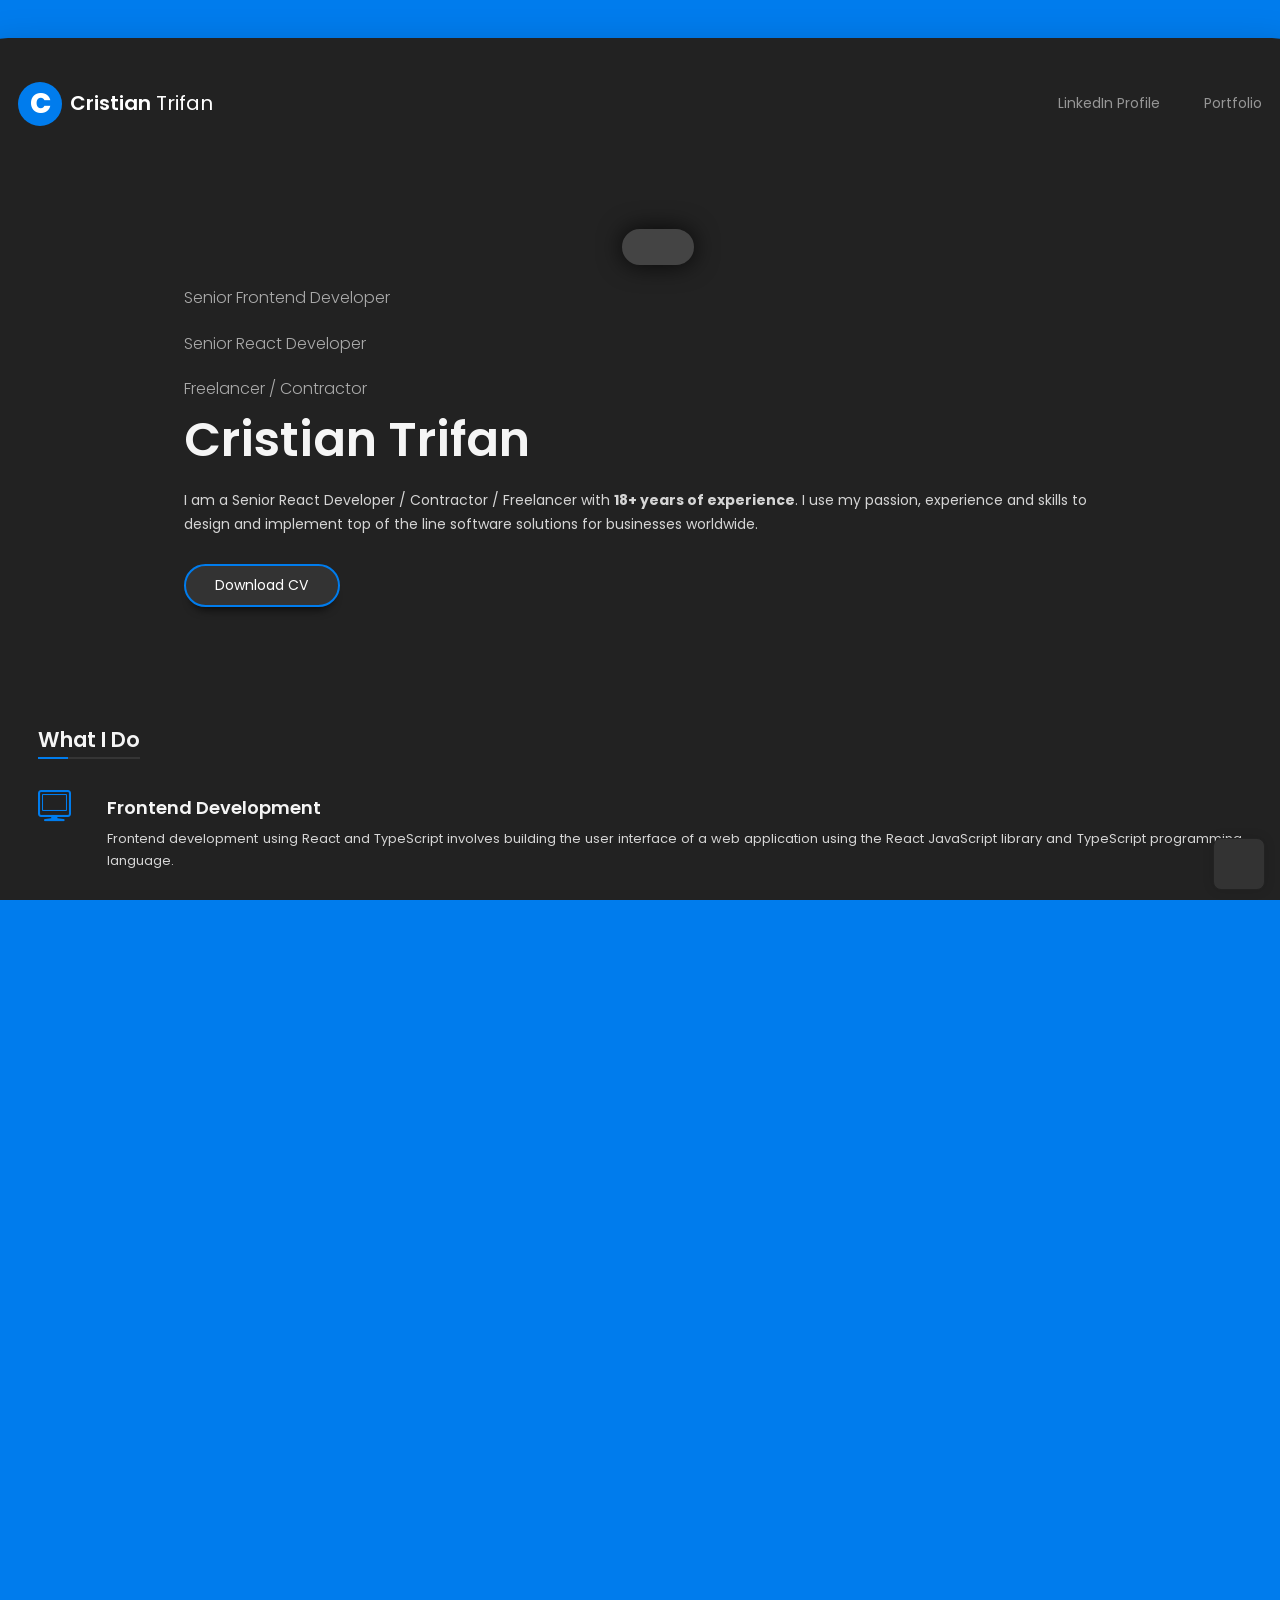
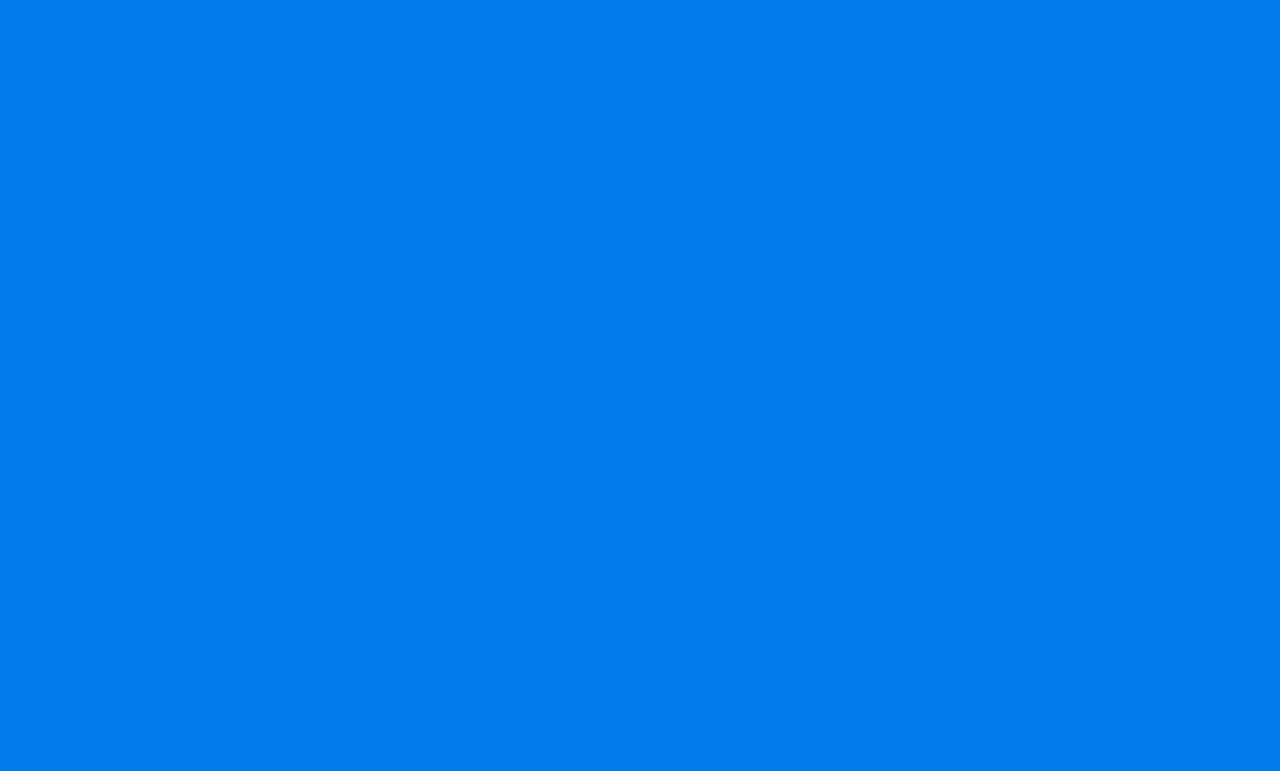
==== index.html @ bb8949a1 "update linkedin profile url" ====
<!DOCTYPE html>
<html lang="en" class="no-js">
  <head>
    <meta charset="UTF-8" />
    <meta http-equiv="X-UA-Compatible" content="IE=edge"> 
    <title>Cristian Trifan • Senior React Developer • Contractor • Freelancer • I help companies implement secure and fast web applications</title>
    <meta name="viewport" content="width=device-width, initial-scale=1.0, maximum-scale=1.0, user-scalable=no">
    <meta name="description" content="Cristian Trifan • Senior React Developer • Contractor • Freelancer • I help companies implement secure and fast web applications" />
    <meta name="keywords" content="React.js,Frontend developer,Senior React developer" />
    <meta name="author" content="Cristian Trifan" />
    <link rel="icon" type="image/jpeg" href="favicon.jpeg" />

    <!-- Google tag (gtag.js) -->
    <script async src="https://www.googletagmanager.com/gtag/js?id=G-SY0J7PPBHX"></script>
    <script>
      window.dataLayer = window.dataLayer || [];
      function gtag(){dataLayer.push(arguments);}
      gtag('js', new Date());

      gtag('config', 'G-SY0J7PPBHX');
    </script>
    <!-- /Google tag (gtag.js) -->

    <link rel="stylesheet" href="css/normalize.css" type="text/css">
    <link rel="stylesheet" href="css/bootstrap.min.css" type="text/css">
    <link rel="stylesheet" href="css/owl.carousel.css" type="text/css">
    <link rel="stylesheet" href="css/main.css" type="text/css">

    <script src="js/modernizr.custom.js"></script>
  </head>

  <body class="page">

    <div class="lm-animated-bg"></div>
    
    <!-- Loading animation -->
    <div class="preloader">
      <div class="preloader-animation">
        <div class="preloader-spinner">
        </div>
      </div>
    </div>
    <!-- /Loading animation -->

    <!-- Scroll To Top Button -->
    <div class="lmpixels-scroll-to-top"><i class="lnr lnr-chevron-up"></i></div>
    <!-- /Scroll To Top Button -->

    <div class="page-scroll">
      <div id="page_container" class="page-container bg-move-effect" data-animation="transition-flip-in-right">

        <!-- Header -->
        <header id="site_header" class="header">
          <div class="header-content clearfix">
                
            <!-- Text Logo -->
            <div class="text-logo">
              <a href="index.html">
                <div class="logo-symbol">C</div>
                <div class="logo-text">Cristian <span>Trifan</span></div>
              </a>
            </div>
            <!-- /Text Logo -->

            <!-- Navigation -->
            <div class="site-nav mobile-menu-hide">
              <ul class="leven-classic-menu site-main-menu">
                <li class="menu-item">
                  <a href="https://linkedin.com/in/crissdev">LinkedIn Profile</a>
                </li>

                <li class="menu-item">
                  <a href="https://github.com/crissdev">Portfolio</a>
                </li>
              </ul>
            </div>

            <!-- Mobile Menu Toggle -->
            <a class="menu-toggle mobile-visible">
              <i class="fa fa-bars"></i>
            </a>
            <!-- Mobile Menu Toggle -->
          </div>
        </header>
        <!-- /Header -->

        <div id="main" class="site-main">
          <div id="main-content" class="single-page-content">
            <div id="primary" class="content-area">    
              <div id="content" class="page-content site-content single-post" role="main">
                <!-- Home Page Top Part -->
                <div class="row">
                  <div class=" col-xs-12 col-sm-12">
                    <div class="home-content">
                      <div class="row flex-v-align">
                        
                        <div class="col-sm-12 col-md-5 col-lg-5">
                          <div class="home-photo">
                            <div class="hp-inner" style="background-image: url(img/main_photo_800.png);">
                            </div>
                          </div>
                        </div>

                        <div class="col-sm-12 col-md-7 col-lg-7">
                          <div class="home-text hp-left">
                            <div class="owl-carousel text-rotation">                                    
                              <div class="item">
                                <h4>Senior Frontend Developer</h4>
                              </div>

                              <div class="item">
                                <h4>Senior React Developer</h4>
                              </div>

                              <div class="item">
                                <h4>Freelancer / Contractor</h4>
                              </div>
                            </div>
                              
                            <h1>Cristian Trifan</h1>
                            <p>I am a Senior React Developer / Contractor / Freelancer with <strong>18+ years of
                              experience</strong>. I use my passion, experience and skills to design and implement top of the line software solutions for businesses worldwide.</p>
                                 
                            <div class="home-buttons">
                              <a href="./data/Cristian%20TRIFAN%20-%20Most%20Relevant%20Experience.817831ec.pdf" target="_blank" class="btn btn-primary">Download CV</a>
                            </div>
                          </div>
                        </div>
                      </div>
                    </div>
                  </div>
                </div>
                <!-- Home Page Top Part -->

                <!-- Services -->
                <div class="row">
                  <div class="col-xs-12 col-sm-12">
                    <div class="p-50"></div>

                    <div class="block-title">
                      <h2>What I Do</h2>
                    </div>
                  </div>
                </div>

                <div class="row">
                  <div class="col-xs-12 col-sm-6">
                    <div class="info-list-w-icon">
                      <div class="info-block-w-icon">
                        <div class="ci-icon">
                          <i class="linecons linecons-display"></i>
                        </div>
      
                        <div class="ci-text">
                          <h4>Frontend Development</h4>
                          <p>Frontend development using React and TypeScript involves building the user interface of a web application using the React JavaScript library and TypeScript programming language.</p>
                        </div>
                      </div>
    
                      <div class="info-block-w-icon">
                        <div class="ci-icon">
                          <i class="linecons linecons-star"></i>
                        </div>

                        <div class="ci-text">
                          <h4>Code Quality</h4>
                          <p>Code quality is a critical aspect of frontend development as it directly impacts the performance and user experience of a website or application. By utilizing best practices and utilizing tools such as code linting, testing, and code reviews, developers can ensure that their code is clean, maintainable, efficient, and free of errors.</p>
                        </div>
                      </div>
                    </div>
                  </div>

                  <div class="col-xs-12 col-sm-6">
                    <div class="info-list-w-icon">

                      <div class="info-block-w-icon">
                        <div class="ci-icon">
                          <i class="linecons linecons-lock"></i>
                        </div>

                        <div class="ci-text">
                          <h4>Website Security</h4>
                          <p>Website security is the protection of a website and its users from cyber threats through measures such as encryption, software updates, and firewall. It helps to maintain user trust and protect sensitive information.</p>
                        </div>
                      </div>

                      <div class="info-block-w-icon">
                        <div class="ci-icon">
                          <i class="linecons linecons-user"></i>
                        </div>

                        <div class="ci-text">
                          <h4>Coaching &amp; Mentoring</h4>
                          <p>Coaching and mentoring in software programming are methods to improve your skills and achieve goals with the help of a trained coach or mentor. They provide guidance, feedback, and support to help you become a better software developer.</p>
                        </div>
                      </div>
                    </div>
                  </div>
                </div>
                <!-- /Services -->

                <div class="row">
                  <div class="col-xs-12 col-sm-12">
                    <div class="p-20"></div>

                    <!-- Clients Slider -->
                    <div class="block-title">
                      <h2>Clients</h2>
                    </div>

                    <div id="clients_1" class="clients owl-carousel" data-mobile-items="1" data-tablet-items="3" data-items="6">
                      <div class="client-block">
                        <a href="https://www.wayfair.com" target="_blank" title="Wayfair" rel="noopener noreferrer">
                          <img src="img/clients/wayfair.jpeg" alt="Wayfair">
                        </a>
                      </div>

                      <div class="client-block">
                        <a href="https://www.acunetix.com" target="_blank" title="Acunetix" rel="noopener noreferrer">
                          <img src="img/clients/acunetix.jpeg" alt="Acunetix">
                        </a>
                      </div>

                      <div class="client-block">
                        <a href="https://www.equalexperts.com" target="_blank" title="Equal Experts" rel="noopener noreferrer">
                          <img src="img/clients/equal-experts.jpeg" alt="Equal Experts">
                        </a>
                      </div>

                      <div class="client-block">
                        <a href="https://www.accesa.eu" target="_blank" title="Accesa">
                          <img src="img/clients/accesa.jpeg" alt="Accesa">
                        </a>
                      </div>

                      <div class="client-block">
                        <a href="https://essensys.ro" target="_blank" title="Essensys" rel="noopener noreferrer">
                          <img src="img/clients/essensys.jpeg" alt="Essensys">
                        </a>
                      </div>

                      <div class="client-block">
                        <a href="https://zenitech.co.uk" target="_blank" title="Zenitech" rel="noopener noreferrer">
                          <img src="img/clients/zenitech.jpeg" alt="Zenitech">
                        </a>
                      </div>

                      <div class="client-block">
                        <a href="https://mmc.ro" target="_blank" title="M&M Computers" rel="noopener noreferrer">
                          <img src="img/clients/mmc.png" alt="M&M Computers" style="margin-top: 25px">
                        </a>
                      </div>

                      <div class="client-block">
                        <a target="_blank" title="Ager Solutions" rel="noopener noreferrer">
                          <img src="img/clients/ager-solutions.png" alt="Ager Solutions" style="margin-top: 10px">
                        </a>
                      </div>
                    </div>
                    <!-- /Clients Slider -->

                  </div>
                </div>
              </div>
            </div>
          </div>
        </div>

        <!-- Footer -->
        <footer class="site-footer clearfix">
          <div class="footer-social">
            <ul class="footer-social-links">
              <li>
                <a href="https://linkedin.com/in/crissdev">LinkedIn</a>
              </li>

              <li>
                <a href="https://github.com/crissdev">GitHub</a>
              </li>
            </ul>
          </div>

          <div class="footer-copyrights">
            <p>Cristian Trifan © 2022 All Rights Reserved</p>
          </div>
        </footer>
        <!-- /Footer -->
        
      </div>
    </div>

    <script src="js/jquery-3.5.1.min.js"></script>
    <script src="js/imagesloaded.pkgd.min.js"></script>
    <script src='js/owl.carousel.min.js'></script>
    <script src="js/main.js"></script>

    <!-- Trusted site -->
    <script>
      if (location.hostname !== 'localhost') {
        const s = document.createElement('script');
        s.async = true;
        s.src = 'https://cdn.ywxi.net/js/1.js';
        document.body.appendChild(s);
      }
    </script>
  </body>
</html>
---- css/main.css ----
/*
* Template Name: Leven - Resume / CV / vCard Template
* Author: lmpixels
* Author URL: http://themeforest.net/user/lmpixels
* Version: 1.5.0
*/

/* =============================================================================

1. General styles (Buttons, Inputs, Typography)
2. Page loadig animation
3. Page container
4. Site header (Panel with logo & navigation)
5. Site content
6. Pages
7. Sliders (testimonials & portfolio carousels)
8. Portfolio Full info page
9. Single Page Layout (Blog Post page ...)
10. Pricing
11. Blog
12. 404 Page
13. Media Queries
14. Additional Home Page Styles

============================================================================= */

/* Google fonts */
@import url('https://fonts.googleapis.com/css?family=Poppins:200,200i,300,300i,400,400i,500,500i,600,600i,700,700i');

/* Linear Icons Font */
@import url('fonts/linear-icons-font/style.css');

/* FontAwesome Free Icons Font */
@import url('fonts/fontawesome-free-5.12.1-web/css/all.min.css');

@import url('fonts/linecons/style.css');

/* ============================================================================= 
1. General styles
============================================================================= */

html {
  position: relative;
  height: 100%;
  min-height: 100%;
  width: 100%;
  overflow: hidden;
}

body {
  position: initial;
  font-family: 'Poppins', Helvetica, sans-serif;
  font-size: 14px;
  font-weight: 400;
  margin: 0;
  width: 100%;
  height: 100%;
  min-height: 100%;
  background-color: #007ced;
  background-position: center center;
  background-size: calc(100% + 25px);
  background-repeat: repeat;
  background-attachment: fixed;
  overflow-y: auto;
  overflow-x: hidden;
}

/* Body Animated Background */
.lm-animated-bg {
  position: absolute;
  width: auto;
  height: auto;
  top: -18px;
  left: -18px;
  right: -18px;
  bottom: -18px;
  background-image: url(../img/main_bg.png);
  background-position: center center;
  background-size: cover;
  background-repeat: no-repeat;
  z-index: -1;
}
/* /Body Animated Background */

.page-scroll {
  width: 100%;
  height: auto;
  min-height: 100%;
   vertical-align: middle;
  -ms-flex-pack: center;
  justify-content: center;
  flex-direction: column;
  display: -webkit-box;
  display: -moz-box;
  display: -ms-flexbox;
  display: -webkit-flex;
  display: flex;
  -webkit-box-direction: normal;
  -moz-box-direction: normal;
  -webkit-box-orient: horizontal;
  -moz-box-orient: horizontal;
  -webkit-flex-direction: row;
  -ms-flex-direction: row;
  flex-direction: row;
  -webkit-flex-wrap: wrap;
  -ms-flex-wrap: wrap;
  flex-wrap: wrap;
  -webkit-align-content: stretch;
  -ms-flex-line-pack: stretch;
  align-content: stretch;
  -webkit-box-align: center;
  -moz-box-align: center;
  -webkit-align-items: center;
  align-items: center;
  -ms-flex-align: center;
  -webkit-backface-visibility: hidden;
  -moz-backface-visibility: hidden;
  backface-visibility: hidden;
}

.add-prespective {
  -webkit-perspective: 1200px;
  -moz-perspective: 1200px;
  perspective: 1200px;
}

body.ajax-page-visible {
  overflow: hidden;
}

.transition {
  -webkit-transition: all .2s;
  -moz-transition: all .2s;
  -o-transition: all .2s;
  -ms-transition: all .2s;
  transition: all .2s;
}

a {
  color: #007ced;
  text-decoration: none;
  outline: none;
  -webkit-transition: all .3s ease-in-out;
  -moz-transition: all .3s ease-in-out;
  -o-transition: all .3s ease-in-out;
  -ms-transition: all .3s ease-in-out;
  transition: all .3s ease-in-out;
}

a:hover {
  color: #FF9800;
  text-decoration: none;
  outline: none;
}

a:focus {
  outline: 0;
  text-decoration: none;
}

h1, h2, h3, h4, h5, h6 {
  font-family: 'Poppins', Helvetica, sans-serif;
  font-weight: 600;
  font-style: normal;
  color: #f5f5f5;
}

h1 {
  font-size: 32px;
}

h2 {
  font-size: 27px;
}

h3 {
  font-size: 21px;
}

h4 {
  font-size: 18px;
}

h5 {
  font-size: 16px;
}

h6 {
  font-size: 14px;
}

body, p {
  font-family: 'Poppins', Helvetica, sans-serif;
  font-size: 14px;
  font-weight: 400;
  font-style: normal;
  line-height: 1.75em;
  color: #d5d5d5;
}

p {
  font-size: 14px;
  color: #d5d5d5;
  margin: 0 0 10px;
}

p.lead {
  font-size: 18px;
  margin: 25px 0;
}

ol, ul {
    padding: 0 0 0 40px;
    margin: 1em 0;
}

ol ol, ol ul, ul ol, ul ul {
  margin: 1em 0;
}

dd {
    margin: 0 0 24px;
}

img {
  vertical-align: bottom;
  max-width: 100%;
  height: auto;
  border: 0;
  -ms-interpolation-mode: bicubic;
}

.mobile-visible {
  display: none;
  visibility: hidden;
}

.mobile-hidden {
  display: block;
  visibility: visible;
}

.no-padding {
  padding: 0;
}

.subpage-block {
  margin-bottom: 30px;
}

.text-rotation {
  display: block;
}

.center {
  text-align: center;
}

figure {
  max-width: 100%;
}

.hidden {
  display: none;
  visibility: hidden;
}

pre {
  display: block;
  padding: 9.5px;
  margin: 0 0 10px;
  line-height: 1.42857143;
  color: #333;
  word-break: break-all;
  word-wrap: break-word;
  background-color: #f5f5f5;
  border: 1px solid #ccc;
  border-radius: 4px;
}

/* buttons */
.btn-primary,
.btn-secondary,
button,
input[type="button"],
input[type="submit"],
.wp-block-button .wp-block-button__link {
  display: inline-block;
  position: relative;
  padding: .8em 2.1em;
  margin-bottom: .75em;
  margin-right: .25em;
  font-size: 1em;
  line-height: 1.2;
  border: 0;
  outline: 0;
  border: 2px solid #007ced;
  color: #fff;
  text-shadow: none;
  background-color: #333;
  border-radius: 30px;
  font-family: 'Poppins', Helvetica, sans-serif;
  -webkit-transition: all 0.3s ease-in-out;
  -moz-transition: all 0.3s ease-in-out;
  -o-transition: all 0.3s ease-in-out;
  -ms-transition: all 0.3s ease-in-out;
  transition: all 0.3s ease-in-out;
  box-shadow: 0px 10px 10px -8px rgba(0,0,0,.78);
}

.btn-primary:last-child,
.btn-secondary:last-child,
button:last-child,
input[type="button"]:last-child,
input[type="submit"]:last-child,
.wp-block-button .wp-block-button__link:last-child {
  margin-right: 0;
}

.btn-primary:hover,
.btn-primary:focus,
button:hover,
button:focus,
input[type="button"]:hover,
input[type="button"]:focus,
input[type="submit"]:hover,
input[type="submit"]:focus {
  background-color: #007ced;
  color: #fff;
  border: 2px solid #007ced;
}

.btn-secondary {
  border-color: #d5d5d5;
  color: #fff;
  background-color: #333;
  box-shadow: 0px 10px 10px -8px rgba(0,0,0,.78);
}

.btn-secondary:hover,
.btn-secondary:focus {
  color: #333;
  border-color: #d5d5d5;
  background-color: #d5d5d5;
}

.mfp-container button {
  box-shadow: none;
}
/* / buttons */

.border-top {
  border-top: 2px solid #007ced;
}

.border-bottom {
  border-bottom: 2px solid #007ced;
}

/* Footer */
body > footer {
  position: fixed;
  bottom: 0;
  left: 0;
  right: 0;
}

/* copyrights block */
body > footer .copyrights {
  display: block;
  margin-bottom: 12px;
  text-align: center;
  font-size: 12px;
  color: #9e9e9e;
}
/* / copyrights block */
/* / Footer */

/* Alignment */

.alignleft {
  float: left;
  margin-right: 20px;
}

.alignright {
  float: right;
  margin-left: 20px;
}

.aligncenter {
  display: block;
  margin-left: auto;
  margin-right: auto;
}

.alignfull {
  margin-left: -120px;
  margin-right: -120px;
  min-width: calc(100% + 240px);
}

.alignwide {
  margin-left: -60px;
  margin-right: -60px;
  min-width: calc(100% + 120px);
}

.wp-block-image .alignleft {
  margin-right: 30px;
}

.wp-block-image .alignright {
  margin-left: 30px;
}

blockquote.alignleft,
figure.wp-caption.alignleft,
img.alignleft {
  margin: 7px 24px 7px 0;
}

.wp-caption.alignleft {
  margin: 7px 14px 7px 0;
}

.wp-block-cover,
.wp-block-cover-image {
  margin-bottom: 20px;
}

blockquote.alignright,
figure.wp-caption.alignright,
img.alignright {
  margin: 7px 0 7px 24px;
}

.wp-caption.alignright {
  margin: 7px 0 7px 14px;
}

blockquote.aligncenter,
img.aligncenter,
.wp-caption.aligncenter {
  margin-top: 7px;
  margin-bottom: 7px;
}

.site-content blockquote.alignleft,
.site-content blockquote.alignright {
  border-top: 1px solid rgba(0, 0, 0, 0.1);
  border-bottom: 1px solid rgba(0, 0, 0, 0.1);
  padding-top: 17px;
  width: 50%;
}

.site-content blockquote.alignleft p,
.site-content blockquote.alignright p {
  margin-bottom: 17px;
}
/* Assistive text */

/* table */
table,
th,
td {
  border: 1px solid rgba(0, 0, 0, 0.1);
}

table {
  border-collapse: separate;
  border-spacing: 0;
  border-width: 1px 0 0 1px;
  margin-bottom: 24px;
  width: 100%;
}

caption,
th,
td {
  font-weight: normal;
  text-align: left;
}

th {
  border-width: 0 1px 1px 0;
  font-weight: bold;
  padding: .5em;
}

td {
  border-width: 0 1px 1px 0;
  padding: .5em;
}
/* /table */

/* White Spaces */
.p-10 {
  padding-top: 10px;
}

.p-20 {
  padding-top: 20px;
}

.p-30 {
  padding-top: 30px;
}

.p-40 {
  padding-top: 40px;
}

.p-50 {
  padding-top: 50px;
}

.p-60 {
  padding-top: 60px;
}

.p-70 {
  padding-top: 70px;
}

.p-80 {
  padding-top: 80px;
}

.p-90 {
  padding-top: 90px;
}

.p-100 {
  padding-top: 100px;
}
/* /White Spaces */


/* ============================================================================= 
2. Page loadig animation
============================================================================= */
.no-js .preloader,
.no-js .preloader-portfolio { 
  display: none;
}
.preloader,
.preloader-portfolio {
  position: fixed;
  left: 0px;
  top: 0px;
  width: 100%;
  height: 100%;
  z-index: 9999;
  background-color: #222;
}

.preloader-animation {
  position: absolute;
  top: 50%;
  left: 50%;
  text-align: center;
  background-color: inherit;
  color: inherit;
  opacity: 1;
  transition: opacity 0.3s;
  transform: translate3d(-50%,-50%,0);
}

.preloader-spinner {
  width: 52px;
  height: 52px;
  margin: 100px auto;
  background-color: #007ced;

  border-radius: 100%;  
  -webkit-animation: sk-scaleout 1.0s infinite ease-in-out;
  animation: sk-scaleout 1.0s infinite ease-in-out;
}

@-webkit-keyframes sk-scaleout {
  0% { -webkit-transform: scale(0) }
  100% {
    -webkit-transform: scale(1.1);
    opacity: 0;
  }
}

@keyframes sk-scaleout {
  0% { 
    -webkit-transform: scale(0);
    transform: scale(0);
  } 100% {
    -webkit-transform: scale(1.1);
    transform: scale(1.1);
    opacity: 0;
  }
}


/* ============================================================================= 
3. Page container
============================================================================= */
.page-container {
  display: flex;
  flex-flow: column;
  position: relative;
  -webkit-box-flex: 0;
  -ms-flex: 0 0 100%;
  flex: 0 0 100%;
  max-width: 1240px;
  margin: 3% auto;
  padding: 40px 70px 60px;
  background-color: #222;
  -webkit-box-shadow: 0px 0px 40px -10px rgba(0,0,0,.2);
  -moz-box-shadow: 0px 0px 40px -10px rgba(0,0,0,.2);
  box-shadow: 0px 0px 40px -10px rgba(0,0,0,.2);
  border-radius: 40px;
  -webkit-backface-visibility: hidden;
  -moz-backface-visibility: hidden;
  backface-visibility: hidden;
}

.transform3d {
  -webkit-transform: translate3d(0,0,0);
  -moz-transform: translate3d(0,0,0);
  transform: translate3d(0,0,0);
}

.flex-v-align {
  vertical-align: middle;
  width: 100%;
  min-height: 100%;
  align-items: center;
  display: flex;
  display: -ms-flexbox;
  -ms-flex-pack: center;
  justify-content: center;
  flex-direction: column;
  height: 100%;
  display: -webkit-box;
  display: -moz-box;
  display: -ms-flexbox;
  display: -webkit-flex;
  display: flex;
  -webkit-box-direction: normal;
  -moz-box-direction: normal;
  -webkit-box-orient: horizontal;
  -moz-box-orient: horizontal;
  -webkit-flex-direction: row;
  -ms-flex-direction: row;
  flex-direction: row;
  -webkit-flex-wrap: wrap;
  -ms-flex-wrap: wrap;
  flex-wrap: wrap;
  -webkit-box-pack: center;
  -moz-box-pack: center;
  -webkit-justify-content: center;
  -ms-flex-pack: center;
  justify-content: center;
  -webkit-align-content: stretch;
  -ms-flex-line-pack: stretch;
  align-content: stretch;
  -webkit-box-align: center;
  -moz-box-align: center;
  -webkit-align-items: center;
  -ms-flex-align: center;
  align-items: center;
  text-align: center;
  margin: 0;
}

.flex-direction-reverse {
  flex-direction: row-reverse;
}

.fw-section-fluid {
  width: calc( 100% + 140px );
  margin: 0 -70px;
  padding: 0 45px;
}

@media only screen and (max-width: 991px) {
  .fw-section-fluid {
    width: calc( 100% + 80px );
    margin: 0 -40px;
    padding: 0 25px;
  }
}

.animated {
  -webkit-animation-duration: 1s;
  animation-duration: 1s;
  -webkit-animation-fill-mode: both;
  animation-fill-mode: both;
}

@keyframes fadeInLeft {
  from {
    opacity: 0;
    -webkit-transform: translate3d(-100%, 0, 0);
    transform: translate3d(-100%, 0, 0);
  }

  to {
    opacity: 1;
    -webkit-transform: none;
    transform: none;
  }
}

.fadeInLeft {
  -webkit-animation-name: fadeInLeft;
  animation-name: fadeInLeft;
}

@-webkit-keyframes fadeOutLeft {
  from {
    opacity: 1;
  }

  to {
    opacity: 0;
    -webkit-transform: translate3d(-100%, 0, 0);
    transform: translate3d(-100%, 0, 0);
  }
}

@keyframes fadeOutLeft {
  from {
    opacity: 1;
  }

  to {
    opacity: 0;
    -webkit-transform: translate3d(-100%, 0, 0);
    transform: translate3d(-100%, 0, 0);
  }
}

.fadeOutLeft {
  -webkit-animation-name: fadeOutLeft;
  animation-name: fadeOutLeft;
}

@-webkit-keyframes flipInLeft {
  from { -webkit-transform: translateZ(-1000px) rotateY(-90deg); opacity: 0.2; }
}
@keyframes flipInLeft {
  from { -webkit-transform: translateZ(-1000px) rotateY(-90deg); transform: translateZ(-1000px) rotateY(-90deg); opacity: 0.2; }
}

.transition-flip-in-right {
  -webkit-transform-origin: 50% 50%;
  transform-origin: 50% 50%;
  -webkit-animation: flipInLeft .5s both ease-out;
  animation: flipInLeft .5s both ease-out;
}

.transition-swap {
  -webkit-animation-name: swap;
  animation-name: swap; }

@-webkit-keyframes swap {
  0% {
    opacity: 0;
    -webkit-transform-origin: 0 100%;
    transform-origin: 0 100%;
    -webkit-transform: scale(0, 0) translate(0px, 0px);
    transform: scale(0, 0) translate(0px, 0px); }
  100% {
    opacity: 1;
    -webkit-transform-origin: 100% 100%;
    transform-origin: 100% 100%;
    -webkit-transform: scale(1, 1) translate(0px, 0px);
    transform: scale(1, 1) translate(0px, 0px);
  }
}

@keyframes swap {
  0% {
    opacity: 0;
    -webkit-transform-origin: 0 100%;
    transform-origin: 0 100%;
    -webkit-transform: scale(0, 0) translate(0px, 0px);
    transform: scale(0, 0) translate(0px, 0px); }
  100% {
    opacity: 1;
    -webkit-transform-origin: 100% 100%;
    transform-origin: 100% 100%;
    -webkit-transform: scale(1, 1) translate(0px, 0px);
    transform: scale(1, 1) translate(0px, 0px);
  }
}


.transition-vanish-in {
  -webkit-animation-name: vanishIn;
          animation-name: vanishIn; }

@-webkit-keyframes vanishIn {
  0% {
    opacity: 0;
    -webkit-transform-origin: 50% 50%;
            transform-origin: 50% 50%;
    -webkit-transform: scale(2, 2);
            transform: scale(2, 2);
    -webkit-filter: blur(90px);
            filter: blur(90px); }
  100% {
    opacity: 1;
    -webkit-transform-origin: 50% 50%;
            transform-origin: 50% 50%;
    -webkit-transform: scale(1, 1);
            transform: scale(1, 1);
    -webkit-filter: blur(0px);
            filter: blur(0px);
  }
}

@keyframes vanishIn {
  0% {
    opacity: 0;
    -webkit-transform-origin: 50% 50%;
            transform-origin: 50% 50%;
    -webkit-transform: scale(2, 2);
            transform: scale(2, 2);
    -webkit-filter: blur(90px);
            filter: blur(90px); }
  100% {
    opacity: 1;
    -webkit-transform-origin: 50% 50%;
            transform-origin: 50% 50%;
    -webkit-transform: scale(1, 1);
            transform: scale(1, 1);
    -webkit-filter: blur(0px);
            filter: blur(0px);
  }
}


.transition-puff-in {
  -webkit-animation-name: puffIn;
          animation-name: puffIn;
}

@-webkit-keyframes puffIn {
  0% {
    opacity: 0;
    -webkit-transform-origin: 50% 50%;
            transform-origin: 50% 50%;
    -webkit-transform: scale(2, 2);
            transform: scale(2, 2);
    -webkit-filter: blur(2px);
            filter: blur(2px);
  }
  100% {
    opacity: 1;
    -webkit-transform-origin: 50% 50%;
            transform-origin: 50% 50%;
    -webkit-transform: scale(1, 1);
            transform: scale(1, 1);
    -webkit-filter: blur(0px);
            filter: blur(0px);
  }
}

@keyframes puffIn {
  0% {
    opacity: 0;
    -webkit-transform-origin: 50% 50%;
            transform-origin: 50% 50%;
    -webkit-transform: scale(2, 2);
            transform: scale(2, 2);
    -webkit-filter: blur(2px);
            filter: blur(2px); }
  100% {
    opacity: 1;
    -webkit-transform-origin: 50% 50%;
            transform-origin: 50% 50%;
    -webkit-transform: scale(1, 1);
            transform: scale(1, 1);
    -webkit-filter: blur(0px);
            filter: blur(0px);
  }
}

.transition-space-in-right {
  -webkit-animation-name: spaceInRight;
  animation-name: spaceInRight;
}

@-webkit-keyframes spaceInRight {
  0% {
    opacity: 0;
    -webkit-transform-origin: 100% 50%;
    transform-origin: 100% 50%;
    -webkit-transform: scale(0.2) translate(200%, 0%);
    transform: scale(0.2) translate(200%, 0%);
  }
  100% {
    opacity: 1;
    -webkit-transform-origin: 100% 50%;
    transform-origin: 100% 50%;
    -webkit-transform: scale(1) translate(0%, 0%);
    transform: scale(1) translate(0%, 0%);
  }
}

@keyframes spaceInRight {
  0% {
    opacity: 0;
    -webkit-transform-origin: 100% 50%;
    transform-origin: 100% 50%;
    -webkit-transform: scale(0.2) translate(200%, 0%);
    transform: scale(0.2) translate(200%, 0%);
  }
  100% {
    opacity: 1;
    -webkit-transform-origin: 100% 50%;
    transform-origin: 100% 50%;
    -webkit-transform: scale(1) translate(0%, 0%);
    transform: scale(1) translate(0%, 0%);
  }
}

.transition-twister-in-up {
  -webkit-animation-name: twisterInUp;
  animation-name: twisterInUp;
}

@-webkit-keyframes twisterInUp {
  0% {
    opacity: 0;
    -webkit-transform-origin: 100% 0;
    transform-origin: 100% 0;
    -webkit-transform: scale(0, 0) rotate(360deg) translateY(100%);
    transform: scale(0, 0) rotate(360deg) translateY(100%);
  }
  30% {
    -webkit-transform-origin: 100% 0;
    transform-origin: 100% 0;
    -webkit-transform: scale(0, 0) rotate(360deg) translateY(100%);
    transform: scale(0, 0) rotate(360deg) translateY(100%);
  }
  100% {
    opacity: 1;
    -webkit-transform-origin: 0 0;
    transform-origin: 0 0;
    -webkit-transform: scale(1, 1) rotate(0deg) translateY(0);
    transform: scale(1, 1) rotate(0deg) translateY(0);
  }
}

@keyframes twisterInUp {
  0% {
    opacity: 0;
    -webkit-transform-origin: 100% 0;
    transform-origin: 100% 0;
    -webkit-transform: scale(0, 0) rotate(360deg) translateY(100%);
    transform: scale(0, 0) rotate(360deg) translateY(100%);
  }
  30% {
    -webkit-transform-origin: 100% 0;
    transform-origin: 100% 0;
    -webkit-transform: scale(0, 0) rotate(360deg) translateY(100%);
    transform: scale(0, 0) rotate(360deg) translateY(100%);
  }
  100% {
    opacity: 1;
    -webkit-transform-origin: 0 0;
    transform-origin: 0 0;
    -webkit-transform: scale(1, 1) rotate(0deg) translateY(0);
    transform: scale(1, 1) rotate(0deg) translateY(0);
  }
}


/* ============================================================================= 
4. Site header (Panel with logo & navigation)
============================================================================= */
.header {
  display: block;
  width: 100%;
  padding-bottom: 40px;
  position: relative;
}

@media only screen and (min-width: 991px) {
  .header {
    width: calc(100% + 40px);
    margin-left: -20px;
  }
}

.header.fixed {
  position: fixed;
  left: 0;
  top: 0;
  background-color: #fff;
  right: 0;
  margin: 0 auto;
  max-width: 1240px;
  padding: 20px 50px;
}

.text-logo {
  float: left;
}

.text-logo a {
  display: block;
  outline: 0;
}

.text-logo a:focus {
  outline: 0;
}

.logo-symbol {
  float: left;
  width: 44px;
  height: 44px;
  line-height: 44px;
  background-color: #007ced;
  border-radius: 100px;
  text-align: center;
  color: #fff;
  font-size: 28px;
  font-weight: 800;
  margin-right: 8px;
  margin-top: 4px;
}

.logo-text {
  float: left;
  line-height: 50px;
  font-size: 20px;
  color: #fff;
  font-weight: 600;
}

.logo-text span {
  font-weight: 400;
}

.header-image {
  float: left;
  margin-right: 10px;
}

.site-nav {
  float: right;
}

.site-main-menu {
  position: relative;
  list-style: none;
  margin: 0;
  padding: 0;
  z-index: 99;
}

.site-main-menu li {
  display: inline-block;
  position: relative;
  color: #333;
  text-decoration: none;
  margin-right: 40px;
}

.site-main-menu li:last-child {
  margin-right: 0;
}

.site-main-menu li a {
  color: #f5f5f5;
  text-decoration: none;
  line-height: 50px;
  font-size: 14px;
  opacity: .55;
}

.site-main-menu li.current-menu-item > a,
.site-main-menu li.current-menu-parent > a,
.site-main-menu li:hover > a {
  opacity: 1;
}

@media only screen and (min-width: 992px) {
    .site-main-menu li:hover > .sub-menu {
      visibility: visible;
      opacity: 1;
      top: 100%;
    }

    .site-main-menu .sub-menu {
      display: block;
      position: absolute;
      background-color: #333;
      left: -23px;
      top: 100px;
      width: auto;
      max-width: none;
      margin: 0;
      padding: 20px 23px;
      border-radius: 8px;
      -webkit-box-shadow: 0px 0px 20px 0px rgba(0,0,0,.1);
      -moz-box-shadow: 0px 0px 20px 0px rgba(0,0,0,.1);
      box-shadow: 0px 0px 20px 0px rgba(0,0,0,.1);
      opacity: 0;
      visibility: hidden;
      -moz-transition: all 0.25s ease-in-out;
      -webkit-transition: all 0.25s ease-in-out;
      transition: all 0.25s ease-in-out;
    }

    .site-main-menu li:last-child > .sub-menu {
      left: auto;
      right: 0;
    }

    .sub-menu li {
      display: block;
      margin: 0 0 12px;
      padding: 0;
    }

    .sub-menu li:last-child {
      margin-bottom: 0;
    }

    .sub-menu li a {
      display: block;
      opacity: .5;
      line-height: 1.6em;
      width: max-content;
    }

    .sub-menu li.current-menu-item a,
    .sub-menu li a:hover {
      opacity: 1;
    }

    .site-main-menu .menu-item-has-children > a:after {
      content: "\f107";
      display: inline-block;
      font-family: "Font Awesome 5 Free";
      font-style: normal;
      font-weight: 700;
      text-rendering: auto;
      -moz-osx-font-smoothing: grayscale;
      -webkit-font-smoothing: antialiased;
      margin-left: 5px;
      opacity: .3;
      background-color: transparent;
    }
}

/* ============================================================================= 
5. Site content
============================================================================= */
.page-title {
  display: block;
  position: relative;
  background-color: #252525;
  border-top: 2px solid #333;
  border-bottom: 2px solid #333;
  padding: 65px 70px;
  margin-right: -70px;
  margin-left: -70px;
  margin-bottom: 65px;
  text-align: left;
}

.list-view .page-title {
  margin-bottom: 35px;
}

.page-title h1 {
  font-size: 44px;
  font-weight: 600;
  margin: 0;
}

.page-title .page-subtitle {
  display: inline-block;
  position: absolute;
  top: 0;
  right: 70px;
}

.page-title .page-subtitle h4 {
  color: #aaa;
  font-weight: 400;
  font-size: 14px;
  margin: 1.33em 0;
}

.page-layout {
  position: relative;
  min-height: 100%;
  height: 100%;
}
/* Page header */
.page-header {
  margin-top: 0;
}
/* /Page Header */

.content-page-with-sidebar .page-content {
  width: 100%;
}

.hidden-sidebar {
  opacity: 0;
  visibility: hidden;
}

.sidebar-toggle {
  position: absolute;
  display: block;
  width: 48px;
  height: 48px;
  line-height: 46px;
  text-align: center;
  background-color: #fcfcfc;
  left: -48px;
  font-size: 19px;
  top: 83px;
  border: 2px solid #eee;
  border-right-width: 0;
  border-top-left-radius: 10px;
  border-bottom-left-radius: 10px;
}

.sidebar-toggle {
  -webkit-transform: rotate(0deg);
  -moz-transform: rotate(0deg);
  -o-transform: rotate(0deg);
  transform: rotate(0deg);
  -webkit-transition: .5s ease-in-out;
  -moz-transition: .5s ease-in-out;
  -o-transition: .5s ease-in-out;
  transition: .5s ease-in-out;
  cursor: pointer;
}

.sidebar-toggle span {
  display: block;
  position: absolute;
  height: 3px;
  width: 40%;
  background: #666;
  border-radius: 5px;
  opacity: 1;
  left: 17px;
  -webkit-transform: rotate(0deg);
  -moz-transform: rotate(0deg);
  -o-transform: rotate(0deg);
  transform: rotate(0deg);
  -webkit-transition: .25s ease-in-out;
  -moz-transition: .25s ease-in-out;
  -o-transition: .25s ease-in-out;
  transition: .25s ease-in-out;
}

.sidebar-toggle span:before {
  content: '';
  width: 3px;
  height: 3px;
  background-color: #666;
  position: absolute;
  left: -4px;
  border-radius: 5px;
}

.sidebar-toggle.open span:before {
  left: -2px;
}

.sidebar-toggle span:nth-child(1) {
  top: 14px;
  -webkit-transform-origin: left center;
  -moz-transform-origin: left center;
  -o-transform-origin: left center;
  transform-origin: left center;
}

.sidebar-toggle span:nth-child(2) {
  top: 20px;
  -webkit-transform-origin: left center;
  -moz-transform-origin: left center;
  -o-transform-origin: left center;
  transform-origin: left center;
}

.sidebar-toggle span:nth-child(3) {
  top: 26px;
  -webkit-transform-origin: left center;
  -moz-transform-origin: left center;
  -o-transform-origin: left center;
  transform-origin: left center;
}

.sidebar-toggle.open span:nth-child(1) {
  -webkit-transform: rotate(45deg);
  -moz-transform: rotate(45deg);
  -o-transform: rotate(45deg);
  transform: rotate(45deg);
  top: 15px;
}

.sidebar-toggle.open span:nth-child(2) {
  width: 0%;
  opacity: 0;
}

.sidebar-toggle.open span:nth-child(3) {
  -webkit-transform: rotate(-45deg);
  -moz-transform: rotate(-45deg);
  -o-transform: rotate(-45deg);
  transform: rotate(-45deg);
  top: 26px;
}

.list-view .paging-navigation {
  margin-left: 30px;
  margin-right: 30px;
  padding-left: 0;
  padding-right: 0;
}


/* custom-pages */
.block-title h2,
h3.comment-reply-title {
  display: inline-block;
  position: relative;
  font-size: 21px;
  margin: 0 0 30px;
  z-index: 1;
  padding-bottom: 7px;
}

.block-title h2:after,
h3.comment-reply-title:after {
  display: block;
  position: absolute;
  content: '';
  width: 30px;
  background-color: #007ced;
  height: 2px;
  bottom: 0;
}

.block-title h2:before,
h3.comment-reply-title:before {
  display: block;
  position: absolute;
  content: '';
  width: 100%;
  background-color: #353535;
  height: 2px;
  bottom: 0;
}

.block-title h3 span {
  color: #007ced;
}

.custom-page-content .block {
  margin-bottom: 30px;
}

.custom-page-content .page-content {
  background-color: #fff;
}

.lmpixels-scroll-to-top {
  position: fixed;
  bottom: 10px;
  right: 15px;
  z-index: 100;
  display: inline-block;
  padding: 0;
  background-color: #333;
  height: 50px;
  width: 50px;
  text-align: center;
  line-height: 50px;
  font-size: 24px;
  cursor: pointer;
  border: 1px solid #222;
  color: #aaa;
  opacity: 1;
  border-radius: 8px;
  visibility: visible;
  -webkit-transition: all 0.2s ease-in-out;
  -moz-transition: all 0.2s ease-in-out;
  -o-transition: all 0.2s ease-in-out;
  -ms-transition: all 0.2s ease-in-out;
  transition: all 0.2s ease-in-out;
  -webkit-box-shadow: 0 0 12px 0 rgba(0,0,0,.12);
  -moz-box-shadow: 0 0 12px 0 rgba(0,0,0,.12);
  box-shadow: 0 0 12px 0 rgba(0,0,0,.12);
}

.lmpixels-scroll-to-top:hover {
  color: #0099e5;
}

.lmpixels-scroll-to-top.hidden-btn {
  opacity: 0;
  visibility: hidden;
}


/* ============================================================================= 
6. Home Page Top Part
============================================================================= */
/* =======================================
6.1. Home Page Top Part 1
======================================= */
.home-content {
    margin: 5% 10%;
}

.home-text {
    text-align: left;
    padding-right: 10px;
}

.home-text.hp-left {
    padding-left: 25px;
    padding-right: 0;
}

.home-text h1 {
    font-size: 48px;
    line-height: 56px;
    margin-top: 0;
    margin-bottom: 20px;
}

.home-text h4 {
    font-size: 16px;
    color: #aaa;
    font-weight: 300;
    margin-bottom: 10px;
}

.home-photo {
    display: block;
    position: relative;
    width: 100%;
    padding-bottom: calc(100% - 36px);
    border-radius: 1000px;
    overflow: hidden;
    background-color: #444;
    border: 18px solid #444;
    -webkit-box-shadow: 0px 0px 25px 0px rgba(0,0,0,.8);
    -moz-box-shadow: 0px 0px 25px 0px rgba(0,0,0,.8);
    box-shadow: 0px 0px 25px 0px rgba(0,0,0,.8);
}

.home-photo .hp-inner {
    background-position: center;
    background-repeat: no-repeat;
    background-size: cover;
    height: auto;
    display: block;
    position: absolute;
    top: -18px;
    bottom: -18px;
    width: auto;
    left: -18px;
    right: -18px;
}

.home-buttons {
    margin-top: 27px;
}

@media only screen and (max-width: 1100px) {
    .home-content {
        margin: 5% 0;
    }
}

@media only screen and (max-width: 767px) {
    .home-photo {
        width: 60%;
        padding-bottom: calc(60% - 36px);
        margin: 30px auto;
    }

    .home-text {
        padding-right: 0;
    }

    .home-text.hp-left {
        padding-left: 0;
    }

    .home-text h1,
    .home-text h4 {
        text-align: center;
    }

    .home-buttons {
        text-align: center;
    }
}

@media only screen and (max-width: 648px) {
    .home-photo,
    .home-photo.hp-left {
        width: 70%;
        padding-bottom: calc(70% - 36px);
    }
}

@media only screen and (max-width: 500px) {
    .home-photo,
    .home-photo.hp-left {
        width: 90%;
        padding-bottom: calc(90% - 36px);
    }

    .home-text h1 {
        font-size: 36px;
        line-height: 42px;
    }

    .home-text h4 {
        font-size: 14px;
    }
}



/* ============================================================================= 
6. Pages
============================================================================= */
/* =======================================
6.1. Home
======================================= */
.info-list {
  display: inline-block;
  margin: 0;
  padding: 0;
  list-style: none;
}

.info-list li {
  margin: 6px 0;
  text-align: left;
}

.info-list li .title {
  display: inline-block;
  font-weight: 600;
  margin-right: 15px;
  font-family: Poppins, Helvetica, sans-serif;
}

.info-list li .title:after {
    content: '';
    display: block;
    width: 100%;
    height: 2px;
    background-color: #007ced;
}

.info-list li .value {
  display: inline-block;
}

/* Social links */
.social-links-block {
  margin: 25px 0 5px;
}

ul.social-links {
  display: block;
  list-style: none;
  margin: 0;
  padding: 0;
  text-align: left;
}

ul.social-links li {
  display: inline-block;
  margin: 0;
  padding: 0;
}

ul.social-links li a {
  display: inline-block;
  margin: 0 1px 5px;
  width: 34px;
  height: 34px;
  line-height: 34px;
  color: #9e9e9e;
  background-color: transparent;
  border: 1px solid #e0e0e0;
  text-align: center;
  vertical-align: middle;
}

ul.social-links li a:hover {
  color: #212121;
}

ul.social-links li a i {
  font-size: 16px;
  line-height: 32px;
}

ul.social-links li a img {
  vertical-align: text-bottom;
  line-height: 100%;
}

ul.social-links li:last-child a {
  margin-right: 0;
}
/* /Social links */

.single-page-content.start-page-template .content-area {
  position: initial;
}

@media all and (-ms-high-contrast: none), (-ms-high-contrast: active) {
  .start-page .section-inner.vcentered .mask {
    height: 100vh;
  }
}



/* =======================================
6.2. Resume subpage
======================================= */
/* Info List 2 */
.info-block-w-icon {
  position: relative;
  text-align: left;
  width: 100%;
  display: table;
  margin: 0;
  padding: 0 10px 30px 0;
}

.info-block-w-icon .ci-icon {
  position: relative;
  display: table-cell;
  padding: 0 10px 5px 0;
  width: 44px;
}

.info-block-w-icon .ci-text {
  position: relative;
  display: table-cell;
  padding: 0 0 0 15px;
  vertical-align: middle;
}

.info-block-w-icon .ci-text h4 {
  margin: 7px 0;
}

.info-block-w-icon .ci-text p {
  font-size: .92em;
  text-align: justify;
}

.info-block-w-icon .ci-text p:last-child {
  margin-bottom: 0;
}

.info-block-w-icon i {
  position: relative;
  display: table-cell;
  font-size: 33px;
  color: #007ced;
}

.info-block-w-icon img {
  position: relative;
  max-width: 54px;
}
/* /Info List 2 */


/* Clients */
.client-block {
  text-align: center;
  padding: 5px 0;
  margin-bottom: 30px;
  opacity: 0.7;
  -webkit-transition: all 0.2s ease-in-out;
  -moz-transition: all 0.2s ease-in-out;
  -o-transition: all 0.2s ease-in-out;
  -ms-transition: all 0.2s ease-in-out;
  transition: all 0.2s ease-in-out;
}

.client-block:hover {
  opacity: 1;
}

.client-block img {
  /*max-width: 80px;*/
  max-height: 67px;
  object-fit: contain;
  filter: grayscale(1);
  vertical-align: middle;
  margin: 0 auto;
}
.client-block img:hover {
  filter: none;
}
/* /Clients */

/* Clients Slider */
.clients.owl-carousel .client-block {
  padding: 10px 15px 15px;
  margin-bottom: 15px;
}

.clients.owl-carousel .owl-item img {
  display: block;
  width: 100%;
  max-width: 100px;
}
.clients.owl-carousel .owl-dots,
.testimonials.owl-carousel .owl-dots {
    position: relative;
    width: 100%;
    text-align: center;
}

.clients.owl-carousel .owl-dot,
.testimonials.owl-carousel .owl-dot {
    display: inline-block;
    margin: 3px 0;
}

.clients.owl-carousel .owl-dot span,
.testimonials.owl-carousel .owl-dot span {
    display: block;
    height: 3px;
    background-color: #454545;
    border-radius: 3px;
    margin: 4px;
    width: 20px;
    -webkit-transition: all .25s ease-in-out;
    -moz-transition: all .25s ease-in-out;
    -o-transition: all .25s ease-in-out;
    -ms-transition: all .25s ease-in-out;
    transition: all .25s ease-in-out;
}

.clients.owl-carousel .owl-dot.active span,
.clients.owl-carousel .owl-dot:hover span,
.testimonials.owl-carousel .owl-dot.active span,
.testimonials.owl-carousel .owl-dot:hover span {
    background-color: #007ced;
}

.clients.owl-carousel .owl-dot.active span,
.testimonials.owl-carousel .owl-dot.active span {
    background-color: #007ced;
    width: 30px;
}
/* /Clients Slider */

/* Info Block */
.lm-info-block {
  position: relative;
  text-align: center;
  width: 100%;
  display: block;
  margin: 0 0 15px;
  background-color: #333;
  padding: 25px 10px 15px;
  border: 2px solid #444;
  border-radius: 10px;
  -webkit-box-shadow: none;
  -moz-box-shadow: none;
  box-shadow: none;
  overflow: hidden;
  -webkit-transition: all 0.2s ease-in-out;
  -moz-transition: all 0.2s ease-in-out;
  -o-transition: all 0.2s ease-in-out;
  -ms-transition: all 0.2s ease-in-out;
  transition: all 0.2s ease-in-out;
}

.lm-info-block:hover {
  -webkit-transform: translateY(-5px);
  -ms-transform: translateY(-5px);
  -o-transform: translateY(-5px);
  transform: translateY(-5px);
  -webkit-box-shadow: 0 12px 17px rgba(0, 0, 0, 0.12);
  -moz-box-shadow: 0 12px 17px rgba(0, 0, 0, 0.12);
  -o-box-shadow: 0 12px 17px rgba(0, 0, 0, 0.12);
  box-shadow: 0 12px 17px rgba(0, 0, 0, 0.12);
}

.lm-info-block.gray-bg {
  background-color: #fcfcfc;
}

.lm-info-block h4 {
  font-size: 16px;
  margin: 15px;
}

.lm-info-block i {
  position: relative;
  font-size: 33px;
  color: #007ced;
  margin-bottom: 6px;
  width: 33px;
  height: 33px;
}

.lm-info-block .lm-info-block {
  font-size: 24px;
  font-weight: 400;
  display: block;
  margin: 10px 0;
  color: #007ced;
}

.lm-info-block-value {
  color: #d5d5d5;
  font-size: 48px;
  line-height: 52px;
  display: block;
  margin: 15px 0 10px;
}

.lm-info-block-text {
  display: block;
}
/* /Info Block */


/* ============================================================================= 
7. Sliders
============================================================================= */
/* Testimonials & Clients Carousel */
.testimonials {
  width: 100%;
}

.testimonials.owl-carousel .owl-nav,
.clients.owl-carousel .owl-nav {
  position: absolute;
  text-align: right;
  right: 0;
  bottom: 5px;
}

.testimonials.owl-carousel .owl-nav .owl-prev,
.clients.owl-carousel .owl-nav .owl-prev {
  margin-right: 3px;
}

.testimonials.owl-carousel .owl-nav .owl-prev,
.testimonials.owl-carousel .owl-nav .owl-next,
.clients.owl-carousel .owl-nav .owl-prev,
.clients.owl-carousel .owl-nav .owl-next {
  display: inline-block;
  font-family: "Font Awesome 5 Free";
  font-weight: 900;
  -moz-osx-font-smoothing: grayscale;
  -webkit-font-smoothing: antialiased;
  display: inline-block;
  font-style: normal;
  font-variant: normal;
  text-rendering: auto;
  background-color: #fff;
  border: 1px solid #e5e5e5;
  -webkit-transition-duration: 0.2s;
  transition-duration: 0.2s;
}

.testimonials.owl-carousel .owl-nav .owl-prev:hover,
.testimonials.owl-carousel .owl-nav .owl-next:hover,
.clients.owl-carousel .owl-nav .owl-prev:hover,
.clients.owl-carousel .owl-nav .owl-next:hover {
  color: #fff;
  background-color: #007ced;
  border-color: #007ced;
}

.testimonials.owl-carousel .owl-nav .owl-prev:before,
.testimonials.owl-carousel .owl-nav .owl-next:before,
.clients.owl-carousel .owl-nav .owl-prev:before,
.clients.owl-carousel .owl-nav .owl-next:before {
  position: relative;
  margin: 2px;
  width: 22px;
  height: 22px;
  font-size: 11px;
  line-height: 22px;
  text-align: center;
  display: block;
  cursor: pointer;
}

.testimonials.owl-carousel .owl-nav .owl-prev:before,
.clients.owl-carousel .owl-nav .owl-prev:before {
  content: "\f053";
}

.testimonials.owl-carousel .owl-nav .owl-next:before,
.clients.owl-carousel .owl-nav .owl-next:before {
  content: "\f054";
}
/* /Testimonials & Clients Carousel */


/* ============================================================================= 
8. Portfolio Full info page
============================================================================= */
.page-ajax-loaded:empty {
  display: none !important;
}

.page-portfolio-loaded {
  position: fixed;
  background-color: #222;
  top: 0;
  bottom: 0;
  right: 0;
  left: 0;
  z-index: 1003;
  overflow: hidden;
}

.page-portfolio-loaded .preloader {
  background-color: #fff;
}

.page-portfolio-loaded > article {
  height: 100%;
}

.page-portfolio-loaded > article > div {
  height: 100%;
}

.page-portfolio-loaded > article .entry-content {
  padding-bottom: 0;
}

.page-portfolio-loaded .ajax-page-content {
  height: 100%;
  overflow-x: hidden;
  overflow-y: auto;
}

.page-portfolio-loaded .ajax-page-wrapper {
  max-width: 1170px;
  margin: 0 auto;
  padding: 20px 60px 50px;
}

.ajax-page-nav {
  text-align: right;
  float: right;
  margin-bottom: 10px;
}

.ajax-page-nav > div.nav-item {
  position: relative;
  display: inline-block;
  margin: 0 3px;
}

.ajax-page-nav > div.nav-item a {
  display: inline-block;
  height: 40px;
  width: 40px;
  text-align: center;
  color: #aaa;
  background-color: #333;
  border-radius: 5px;
}

.ajax-page-nav > div.nav-item a:hover {
  background-color: #007ced;
  color: #fff;
}

.ajax-page-nav > div.nav-item a i {
  line-height: 40px;
  font-size: 22px;
}

.ajax-page-title {
  padding-top: 50px;
  padding-bottom: 50px;
  text-align: left;
}

.ajax-page-title h1 {
  display: inline-block;
  margin: 0;
}

.portfolio-page-page-content img {
  max-width: 100%;
}

.ajax-page-content .embed-video,
.ajax-page-content .single-image,
.portfolio-page-video,
.portfolio-page-image  {
  position: relative;
  width: 100%;
  margin-bottom: 30px;
  margin-top: 30px;
}

.portfolio-page-video, .portfolio-page-carousel, .portfolio-page-image {
  position: relative;
  width: 100%;
  margin-bottom: 30px;
}

.embed-responsive {
  position: relative;
  display: block;
  width: 100%;
  padding: 0;
  overflow: hidden;
}

.embed-responsive .embed-responsive-item,
.embed-responsive embed,
.embed-responsive iframe,
.embed-responsive object,
.embed-responsive video {
  position: absolute;
  top: 0;
  bottom: 0;
  left: 0;
  width: 100%;
  height: 100%;
  border: 0;
}

.embed-responsive::before {
  display: block;
  content: "";
}

.embed-responsive-21by9:before {
  padding-top: 42.857143%;
}

.embed-responsive-16by9:before{
  padding-top: 56.25%;
}
.embed-responsive-4by3:before{
  padding-top: 75%;
}

.embed-responsive-1by1:before{
  padding-top: 100%;
}

.ajax-page-wrapper .portfolio-grid {
  margin-bottom: 25px;
}

.project-description {
  display: block;
  position: relative;
  padding: 25px 30px 25px;
  background-color: #333;
  border-radius: 15px;
  border: 2px solid #444;
  margin-left: 20px;
}

.ajax-page-wrapper .block-title h3 {
  font-size: 18px;
  margin-bottom: 15px;
}

.project-general-info {
  list-style: none;
  padding: 0;
  margin: 0 0 15px;
}

.project-general-info li {
  margin : 0 0 10px;
}

.project-general-info .fa {
  color: #007ced;
  margin-right: 5px;
}

.entry-content .ajax-page-content .project-general-info p {
  margin: 0;
  font-size: 1em;
}

.share-buttons {
  margin: 25px 0 0;
}

.project-general-info {
  list-style: none;
  padding: 0;
  margin: 0 0 15px;
}

.project-general-info li {
  margin : 0 0 10px;
}

.project-general-info .fa {
  color: #007ced;
  margin-right: 5px;
}

.project-general-info p {
  margin: 0;
}

.share-buttons {
  margin: 25px 0 0;
}

.share-buttons a {
  display: inline-block;
  margin: 0 3px 0 0;
  padding: 0;
  width: 28px;
  height: 28px;
  color: #888;
  background-color: transparent;
  border: 0;
  text-align: center;
}

.ajax-page-content .share-buttons a {
  margin: 0 7px 0 0;
}

.share-buttons a:hover {
  color: #007ced;
}

.share-buttons a:last-child {
  margin-right: 0;
}

.share-buttons a i {
  font-size: 16px;
  line-height: 26px;
}

/* Tags Block */
.tags-block {
  margin: 25px 0 0;
}

.tags {
  list-style: none;
  margin: 0;
  padding: 0;
}

.tags > li {
  display: inline-block;
}

.tags a {
  display: inline-block;
  font-size: 12px;
  line-height: 1.5em;
  color: #fff;
  padding: 2px 7px;
  background-color: #666;
  border-radius: 3px;
  border: 1px solid transparent;
  margin: 3px 2px 2px;
}

.tags a:first-child {
  margin-left: 0;
}
/* /Tags Block */


.mask-gallery-grid {
  position: absolute;
  background: #4f565e;
  background: rgba(79,86,94,.6);
  display: inline-block;
  font-family: "Font Awesome 5 Free";
  font-style: normal;
  font-weight: normal;
  font-variant: normal;
  text-transform: none;
  line-height: 1;
  -webkit-font-smoothing: antialiased;
  -moz-osx-font-smoothing: grayscale;
  border: 3px solid transparent;
  width: 100%;
  left: 0;
  bottom: 0;
  top: 0;
  opacity: 0;
  visibility: hidden;
  -webkit-transition: all 0.2s ease-in-out;
  -moz-transition: all 0.2s ease-in-out;
  -o-transition: all 0.2s ease-in-out;
  -ms-transition: all 0.2s ease-in-out;
  transition: all 0.2s ease-in-out;
}

.mask-gallery-grid:after {
  position: absolute;
  left: 50%;
  top: 50%;
  margin: -20px 0 0 -20px;
  width: 40px;
  line-height: 40px;
  font-size: 40px;
  text-align: center;
  content: "\f00e";
  color: #fff;
}

.portfolio-grid figure:hover .mask-gallery-grid {
  visibility: visible;
  opacity: 1;
}


/* ============================================================================= 
9. Single Page Layout (Blog Post page ...)
============================================================================= */

.single-page-content .content-area {
  position: relative;
  width: 100%;
  margin: 0 auto;
  height: auto;
  min-height: 100%;
}

.list-view .single-page-content .content-area:not(.projects-grid) .page-content {
  padding: 0 0 20px;
}

.single-post .site-content .post-content {
  position: relative;
  padding-left: 50px;
  padding-right: 50px;
  background-color: #fff;
  z-index: 1;
}

.site-content .entry-header,
.list-view .post-content,
.list-view .post-navigation,
.list-view .comments-area,
.list-view .paging-navigation,
.single-post .site-content .post-navigation,
.single-post .site-content .comments-area {
  margin-left: 50px;
  margin-right: 50px;
}




/* ============================================================================= 
10. Pricing
============================================================================= */
/* Pricing */
.fw-pricing .fw-package {
  background-color: #333;
  border: 2px solid #444;
  border-radius: 15px;
  padding: 30px 30px;
  margin-bottom: 10px;
  text-align: center;
  -webkit-transition: all 0.2s ease-in-out;
  -moz-transition: all 0.2s ease-in-out;
  -o-transition: all 0.2s ease-in-out;
  -ms-transition: all 0.2s ease-in-out;
  transition: all 0.2s ease-in-out;
}

.fw-pricing .fw-package-wrap.highlight-col .fw-package {
  -webkit-transform: translateY(-5px);
  -ms-transform: translateY(-5px);
  -o-transform: translateY(-5px);
  transform: translateY(-5px);
  border-color: #666;
  -webkit-box-shadow: 0 0 12px rgba(255, 255, 255, 0.12);
  -moz-box-shadow: 0 0 12px rgba(255, 255, 255, 0.12);
  -o-box-shadow: 0 0 12px rgba(255, 255, 255, 0.12);
  box-shadow: 0 0 12px rgba(255, 255, 255, 0.12);
}

.fw-pricing .fw-package:hover,
.fw-pricing .fw-package-wrap.highlight-col .fw-package:hover {
  -webkit-transform: translateY(-9px);
  -ms-transform: translateY(-9px);
  -o-transform: translateY(-9px);
  transform: translateY(-9px);
  -webkit-box-shadow: 0 0 24px rgba(255, 255, 255, 0.14);
  -moz-box-shadow: 0 0 24px rgba(255, 255, 255, 0.14);
  -o-box-shadow: 0 0 24px rgba(255, 255, 255, 0.14);
  box-shadow: 0 0 24px rgba(255, 255, 255, 0.14);
}

.fw-pricing .fw-package-wrap.highlight-col .fw-heading-row span {
  position: relative;
  display: inline-block;
}

.fw-pricing .fw-package-wrap.highlight-col .fw-heading-row span:after {
  content: '';
  height: 2px;
  margin-top: 0;
  background-color: #007ced;
  position: absolute;
  left: 0;
  bottom: -3px;
  right: 0;
}

.fw-pricing .fw-pricing-row {
  padding: 30px 0 10px;
}

.fw-pricing .fw-pricing-row span {
  display: block;
  line-height: 1;
  color: #f5f5f5;
  font-size: 42px;
}

.fw-pricing .fw-pricing-row small {
  color: #aaa;
  display: block;
}

.fw-pricing .fw-default-row {
  padding: 5px 0;
  font-size: 14px;
}

.fw-pricing .fw-button-row {
  padding: 10px 0 20px;
}

.fw-pricing .fw-price-icon-no:before {
    content: "\f068";
    color: #e87878;
}

.fw-pricing .fw-price-icon-yes:before {
    content: "\f058";
    color: #ade878;
}

/* table */
.fw-table table {
  width: 100%;
  border: 1px solid #eee;
  font-size: .875em;
}

.fw-table table tr,
.fw-table table tr.heading-row {
  border-bottom: 1px solid #eee;
}

.fw-table table tr:not(.heading-row):last-child {
  border-bottom: 0;
}

.fw-table table th {
  padding: 7px 12px;
  border-right: 1px solid #eee;
}

.fw-table table td {
  padding: 7px 12px;
  border-right: 1px solid #eee;
}

.fw-table table td:last-child {
  border-right: 0;
}

/* ============================================================================= 
12. Footer
============================================================================= */
.site-footer {
  display: block;
  position: relative;
  margin: 60px -70px -60px;
  padding: 15px 45px;;
  background-color: #252525;
  border-top: 2px solid #333;
  border-bottom-left-radius: 40px;
  border-bottom-right-radius: 40px;
}

.footer-social {
  float: left;
}

.site-footer .footer-social-links {
  list-style: none;
  margin: 0;
  padding: 0;
}

.site-footer .footer-social-links li {
  display: inline-block;
  margin-right: 25px;
}
.site-footer .footer-social-links li:last-child {
  margin-right: 0;
}

.site-footer .footer-social-links li a {
  color: #ddd;
  text-decoration: none;
  line-height: 21px;
  font-size: 13px;
  opacity: .6;
}

.site-footer .footer-social-links li a:hover {
  opacity: 1;
}

.footer-copyrights {
  float: right;
}

.footer-copyrights p {
  color: #ddd;
  line-height: 21px;
  font-size: 13px;
  margin: 0;
}


/* ============================================================================= 
13. Media Queries 
============================================================================= */

@media only screen and (max-width: 1320px) {
  .portfolio-grid figure {
    width: calc(33.33333% - 16px);
  }
  .page-container {
    max-width: 94%;
  }
}

@media only screen and (min-width: 991px) {
  body::-webkit-scrollbar,
  .single-page-content::-webkit-scrollbar,
  .header::-webkit-scrollbar,
  .ajax-page-content::-webkit-scrollbar,
   
  body::-webkit-scrollbar-track,
  .single-page-content::-webkit-scrollbar-track,
  .header::-webkit-scrollbar-track,
  .ajax-page-content::-webkit-scrollbar-track {
    background-color: #fff;
  }
   
  body::-webkit-scrollbar-thumb,
  .single-page-content::-webkit-scrollbar-thumb,
  .header::-webkit-scrollbar-thumb,
  .ajax-page-content::-webkit-scrollbar-thumb {
    background-color: #d5d5d5;
  }
}

@media only screen and (max-width: 719px) {
  .mobile-visible {
    display: block;
    visibility: visible;
  }

  .mobile-hidden {
    display: none !important;
    visibility: hidden !important;
  }

  .border-block-top-110 {
    display: none;
  }

  .page-container {
    border-radius: 0;
    margin: 0;
    max-width: 100%;
    min-width: 100%;
    min-height: 100%;
    width: 100%;
    padding: 52px 40px 60px;
  }

  .page-title {
    padding: 30px 40px;
    margin-right: -40px;
    margin-left: -40px;
    margin-bottom: 40px;
  }

  .header {
    position: fixed;
    top: 0;
    left: 0;
    z-index: 999;
    padding: 0;
    -webkit-box-shadow: 0px 0px 10px 0px rgba(0,0,0,.08);
    -moz-box-shadow: 0px 0px 10px 0px rgba(0,0,0,.08);
    box-shadow: 0px 0px 10px 0px rgba(0,0,0,.08);
  }

  .header-content {
    z-index: 999;
    background-color: #222;
    padding: 10px 20px;
  }

  .header.animate {
    -webkit-transition: all 0.44s ease-in-out;
    -moz-transition: all 0.44s ease-in-out;
    -o-transition: all 0.44s ease-in-out;
    -ms-transition: all 0.44s ease-in-out;
    transition: all 0.44s ease-in-out;
  }

  .mobile-menu-hide {
    width: 0;
    right: 0;
    margin-right: -100%;
    overflow: hidden;
    opacity: 0;
    visibility: hidden;
    -webkit-box-shadow: none;
    -moz-box-shadow: none;
    box-shadow: none;
  }

  .site-nav {
    position: fixed;
    height: 100%;
    width: 100%;
    background-color: #222;
    top: 0;
    bottom: 0;
    right: 0;
    width: 100%;
    max-width: 320px;
    height: calc(100% - 52px);
    left: auto;
    top: 52px;
    z-index: -1;
    opacity: 1;
    overflow: auto;
    visibility: visible;
    -webkit-box-shadow: 0px 0px 70px 0px rgba(0,0,0,.08);
    -moz-box-shadow: 0px 0px 70px 0px rgba(0,0,0,.08);
    box-shadow: 0px 0px 70px 0px rgba(0,0,0,.08);
    -webkit-transition: all 0s ease-in-out;
    -moz-transition: all 0s ease-in-out;
    -o-transition: all 0s ease-in-out;
    -ms-transition: all 0s ease-in-out;
    transition: all 0s ease-in-out;
  }

  .site-nav.animate {
    -webkit-transition: all 0.44s ease-in-out;
    -moz-transition: all 0.44s ease-in-out;
    -o-transition: all 0.44s ease-in-out;
    -ms-transition: all 0.44s ease-in-out;
    transition: all 0.44s ease-in-out;
  }

  .site-main-menu li {
    display: block;
    margin: 0 30px;
  }

  .site-main-menu li a {
    display: block;
  }

  .sub-menu {
    position: relative;
    display: block;
    visibility: visible;
    opacity: 1;
    list-style: none;
    margin: 0;
    padding: 0;
  }

  .sub-menu li {
    margin: 0 0 0 20px;
  }

  .logo-symbol {
    width: 32px;
    height: 32px;
    line-height: 32px;
    font-size: 18px;
    margin-top: 0;
  }

  .logo-text {
    display: inline-block;
    line-height: 32px;
    font-size: 18px;
  }

  .menu-toggle {
    display: inline-block;
    float: right;
    line-height: 32px;
    font-size: 21px;
    color: #333;
  }

  .mobile-header {
    position: fixed;
    display: inline-block;
    width: 100%;
    max-width: 100%;
    background-color: #fff;
    border-bottom: 1px solid #f5f5f5;
    left: 0;
    right: 0;
    height: 50px;
    z-index: 1002;
  }

  .mobile-logo-container {
    margin: 0 20px;
    text-align: left;
  }

  .mobile-header-image {
    display: inline-block;
    float: left;
  }

  .mobile-header-image img {
    max-height: 34px;
    margin: 8px 8px 8px 0;
  }

  .mobile-site-title {
    display: inline-block;
    float: left;
    color: #222;
    font-size: 18px;
    font-weight: 600;
    font-family: Poppins, Helvetica, sans-serif;
    margin: 0;
    line-height: 50px;
  }

  .mobile-site-title a,
  .mobile-site-title a:hover,
  .mobile-site-title a:focus {
    color: #222;
  }

  .single-page-content {
    padding-left: 0;
    margin-left: 0;
  }

  .page-content,
  .single-page-content .content-area .page-content,
  .single-post .single-page-content .content-area,
  .list-view .single-page-content .content-area:not(.projects-grid) {
    padding: 0;
  }

  .single-fw-portfolio .single-page-content .content-area {
    padding: 0;
  }

  .ajax-page-wrapper {
    padding-left: 20px;
    padding-right: 20px; 
  }

  .lm-pricing .lm-package {
    max-width: 400px;
    margin: 0 auto 25px;
  }

  .lm-pricing .lm-package-wrap:last-child .lm-package:last-child {
    margin-bottom: 0;
  }

  .blog-masonry.three-columns .item {
    width: 50%;
  }

  .single-page-content .content-area {
    display: block;
  }

  .site-content.single-post .post-thumbnail {
    margin-top: 0;
  }

  .content-page-with-sidebar .page-content {
    width: 100%;
    display: block;
  }

  .post-thumbnail {
    margin-top: 30px;
    margin-bottom: 30px;
  }

  .alignfull {
    margin-left: -70px;
    margin-right: -70px;
    min-width: calc(100% + 140px);
  }

  .alignwide {
    margin-left: -12px;
    margin-right: -12px;
    min-width: calc(100% + 24px);
  }

  .page-title h1 {
    margin: 0;
    font-size: 36px;
  }

  .page-title .page-subtitle {
    position: relative;
    right: auto;
  }

  .page-title .page-subtitle h4 {
    margin: 5px 0;
  }

  .single-post .site-content .post-content {
    padding-left: 30px;
    padding-right: 30px;
  }

  .single-post .site-content .post-navigation,
  .single-post .site-content .comments-area {
      margin-left: 30px;
      margin-right: 30px;
  }

  .sidebar-toggle {
    position: absolute;
    display: block;
    width: 40px;
    height: 40px;
    line-height: 38px;
    text-align: center;
    background-color: #fcfcfc;
    left: -40px;
    font-size: 19px;
    border-top-left-radius: 8px;
    border-bottom-left-radius: 8px;
  }

  .sidebar-toggle span {
    left: 14px;
  }

  .sidebar-toggle span:nth-child(1) {
    top: 10px;
  }

  .sidebar-toggle span:nth-child(2) {
    top: 16px;
  }

  .sidebar-toggle span:nth-child(3) {
    top: 22px;
  }

  .sidebar-toggle.open span:nth-child(1) {
    top: 12px;
  }

  .sidebar-toggle.open span:nth-child(3) {
    top: 21px;
  }

  .project-description {
    margin-left: 0;
  }

  .post-content .single-image {
    margin: 30px 0;
  }
}

@media only screen and (max-width: 768px) {
  .portfolio-grid figure {
    width: calc(50% - 16px);
  }

  .info-list {
    margin-top: 20px;
  }

  .blog-post-content {
    padding: 0;
    margin: 30px 0 0;
  }

  .blog-masonry.two-columns .item,
  .blog-masonry.three-columns .item {
    width: 100%;
  }

  .portfolio-grid figure,
  .portfolio-grid.three-columns figure {
    width: calc(50% - 16px);
  }

  .portfolio-grid.four-columns figure,
  .portfolio-grid.five-columns figure {
    width: calc(33.3333333% - 16px);
  }

  .page-portfolio-loaded .ajax-page-wrapper {
    padding-left: 30px;
    padding-right: 30px;
  }

  .portfolio-page-carousel .owl-nav .owl-prev {
    margin-left: 0;
  }

  .portfolio-page-carousel .owl-nav .owl-next {
    margin-right: 0;
  }

  .portfolio-page-carousel .owl-nav .owl-prev,
  .portfolio-page-carousel .owl-nav .owl-next {
    background-color: rgba(255,255,255,.55);
  }

  .fw-container {
    width: auto;
    padding-left: 15px;
    padding-right: 15px;
  }

  .nothing-found h1 {
    font-size: 88px;
  }

  .entry-meta.entry-meta-bottom .share-buttons {
    display: block;
    float: none;
  }

  .entry-meta-bottom .tags {
    display: block;
    float: none;
  }

  .entry-meta.entry-meta-bottom .date-author + .share-buttons {
    margin-top: 10px;
  }

  .site-content .entry-header,
  .list-view .post-content,
  .list-view .post-navigation,
  .list-view .comments-area,
  .single-post .site-content .post-content,
  .single-post .site-content .post-navigation,
  .single-post .site-content .comments-area {
    margin-top: 0;
    margin-left: 0;
    margin-right: 0;
    padding-left: 0;
    padding-right: 0;
  }

  .list-view .paging-navigation {
    margin-left: 10px;
    margin-right: 10px;
    padding-left: 0;
    padding-right: 0;
  }

  .single-post .site-content .post-content {
    position: relative;
    margin-top: 0;
    padding-left: 0;
    padding-right: 0;
    z-index: 1;
  }

  .fw-table {
    width: 100%;
    overflow-y: hidden;
    -ms-overflow-style: -ms-autohiding-scrollbar;
  }

  .comment-metadata {
    padding: 0;
    border: 0;
    margin: 0 0 5px;
    display: block;
  }

  .alignfull {
    margin-left: -40px;
    margin-right: -40px;
    min-width: calc(100% + 80px);
  }

  .footer-social,
  .footer-copyrights {
    float: none;
    display: block;
    text-align: center;
    margin: 12px 0;
  }
}

@media only screen and (max-width: 480px) {
  .portfolio-grid figure,
  .portfolio-grid.two-columns figure,
  .portfolio-grid.three-columns figure,
  .portfolio-grid.four-columns figure,
  .portfolio-grid.five-columns figure {
    width: 100%;
    margin-left: 0;
    margin-right: 0;
  }

  .portfolio-grid {
    margin-left: 0;
    margin-right: 0;
  }

  .nothing-found h2 {
    font-size: 60px;
  }

  .entry-title {
    font-size: 27px;
  }

  .controls.two-columns .left-column {
    width: 100%;
    float: none;
    margin-right: 0;
  }

  .controls.two-columns .right-column {
    width: 100%;
    float: none;
  }

  .comment-list .children {
    margin-left: 7px;
    padding-left: 5px;
  }
}



/* ============================================================================= 
14. Additional Home Page Styles
============================================================================= */
.home-content.third-style {
  margin: 0;
}

.home-content.third-style .start-page-full-width {
  width: calc(100% + 140px);
  margin-left: -70px;
}

.home-content.third-style .start-page-full-width .row {
  margin-right: 0;
  margin-left: 0;
}

.home-content.third-style .start-page-full-width .inner-content {
  height: 100%;
  min-height: 100%;
}

.home-content.third-style .start-page-full-width .hp-text-block {
  position: relative;
  padding: 70px 15%;
  background-color: #333;
  height: 100%;
  min-height: 100px;
}

.home-content.third-style .start-page-full-width .inner-content .fill-block {
  position: relative;
  height: 100%;
  min-height: 300px;
  width: 100%;
  background-position: center;
  background-repeat: no-repeat;
  background-size: cover;
}

.home-content.third-style .hp-main-title {
  font-size: 48px;
  line-height: 1.2em;
  margin-top: 5px;
  margin-bottom: 15px;
}

.home-content.third-style .hp-buttons {
  margin-top: 30px;
}

.home-content.third-style .start-page-full-width .hp-text-block .sp-subtitle {
  color: #888;
  font-weight: 300;
}

.home-content.third-style .start-page-full-width div[class^="col-"] {
  padding: 0 !important;
}

.home-content.third-style .start-page .vcentered {
  vertical-align: middle;
  width: 100%;
  align-items: center;
  display: flex;
  display: -ms-flexbox;
  -ms-flex-pack: center;
  justify-content: center;
  flex-direction: column;
  height: 100%;
  display: -webkit-box;
  display: -moz-box;
  display: -ms-flexbox;
  display: -webkit-flex;
  display: flex;
  -webkit-box-direction: normal;
  -moz-box-direction: normal;
  -webkit-box-orient: horizontal;
  -moz-box-orient: horizontal;
  -webkit-flex-direction: row;
  -ms-flex-direction: row;
  flex-direction: row;
  -webkit-flex-wrap: wrap;
  -ms-flex-wrap: wrap;
  flex-wrap: wrap;
  -webkit-box-pack: center;
  -moz-box-pack: center;
  -webkit-justify-content: center;
  -ms-flex-pack: center;
  justify-content: center;
  -webkit-align-content: stretch;
  -ms-flex-line-pack: stretch;
  align-content: stretch;
  -webkit-box-align: center;
  -moz-box-align: center;
  -webkit-align-items: center;
  -ms-flex-align: center;
  align-items: center;
  text-align: center;
}

.home-content.third-style .start-page .vcentered .row {
  width: 100%;
}

 .home-content.third-style .start-page .title-block {
  position: relative;
  text-align: center;
}

.home-content.third-style .start-page .title-block h2 {
  color: #fff;
  font-size: 70px;
  margin: 0;
  text-align: center;
}

.home-content.third-style .start-page .title-block .sp-subtitle {
  color: #fff;
  font-size: 21px;
  font-weight: 300;
  font-family: Oswald, Helvetica, sans-serif;
  margin: 5px 0;
  text-align: center;
}

.home-content.third-style .start-page-content .social-links {
  position: relative;
  text-align: center;
  margin: 0 auto;
  margin-top: 20px;
}

.home-content.third-style .start-page-content .social-links a {
  display: inline-block;
  width: 36px;
  height: 36px;
  border-radius: 24px;
  background-color: #fff;
  margin: 0 1px;
  color: #9e9e9e;
  text-align: center;
  -webkit-box-shadow: 0px 3px 8px 0px rgba(0,0,0,0.1);
  -moz-box-shadow: 0px 3px 8px 0px rgba(0,0,0,0.1);
  box-shadow: 0px 3px 8px 0px rgba(0,0,0,0.1);
}

.home-content.third-style .start-page-content .social-links a:hover {
  -webkit-box-shadow: 0px 6px 18px 0px rgba(0,0,0,0.2);
  -moz-box-shadow: 0px 6px 18px 0px rgba(0,0,0,0.2);
  box-shadow: 0px 6px 18px 0px rgba(0,0,0,0.2);
}

.home-content.third-style .start-page-content .social-links a i {
  line-height: 36px;
  font-size: 16px;
}

.home-content.third-style .start-page-content .page-content {
  padding-top: 45px;
  background-color: #fff;
}

.home-content.third-style .start-page-content .block-title h3 {
  margin-bottom: 10px;
}

.home-content.third-style .start-page-content .page-content .download-resume {
  margin-top: 15px;
}

@media screen and ( min-width: 768px ) {
  .home-content.third-style .inner-text-block .hp-text-block {
    -webkit-box-shadow: 0px 0px 25px 0px rgba(0,0,0,.11);
    -moz-box-shadow: 0px 0px 25px 0px rgba(0,0,0,.11);
    box-shadow: 0px 0px 25px 0px rgba(0,0,0,.11);
  }

  .home-content.third-style .inner-text-block:not(.text-reverse) {
    position: relative;
    padding: 50px 70px 50px 0;
    margin-left: -70px;
    z-index: 1;
  }

  .home-content.third-style .inner-text-block.text-reverse {
    position: relative;
    padding: 50px 0 50px 70px;
    margin-right: -70px;
    z-index: 1;
  }
}
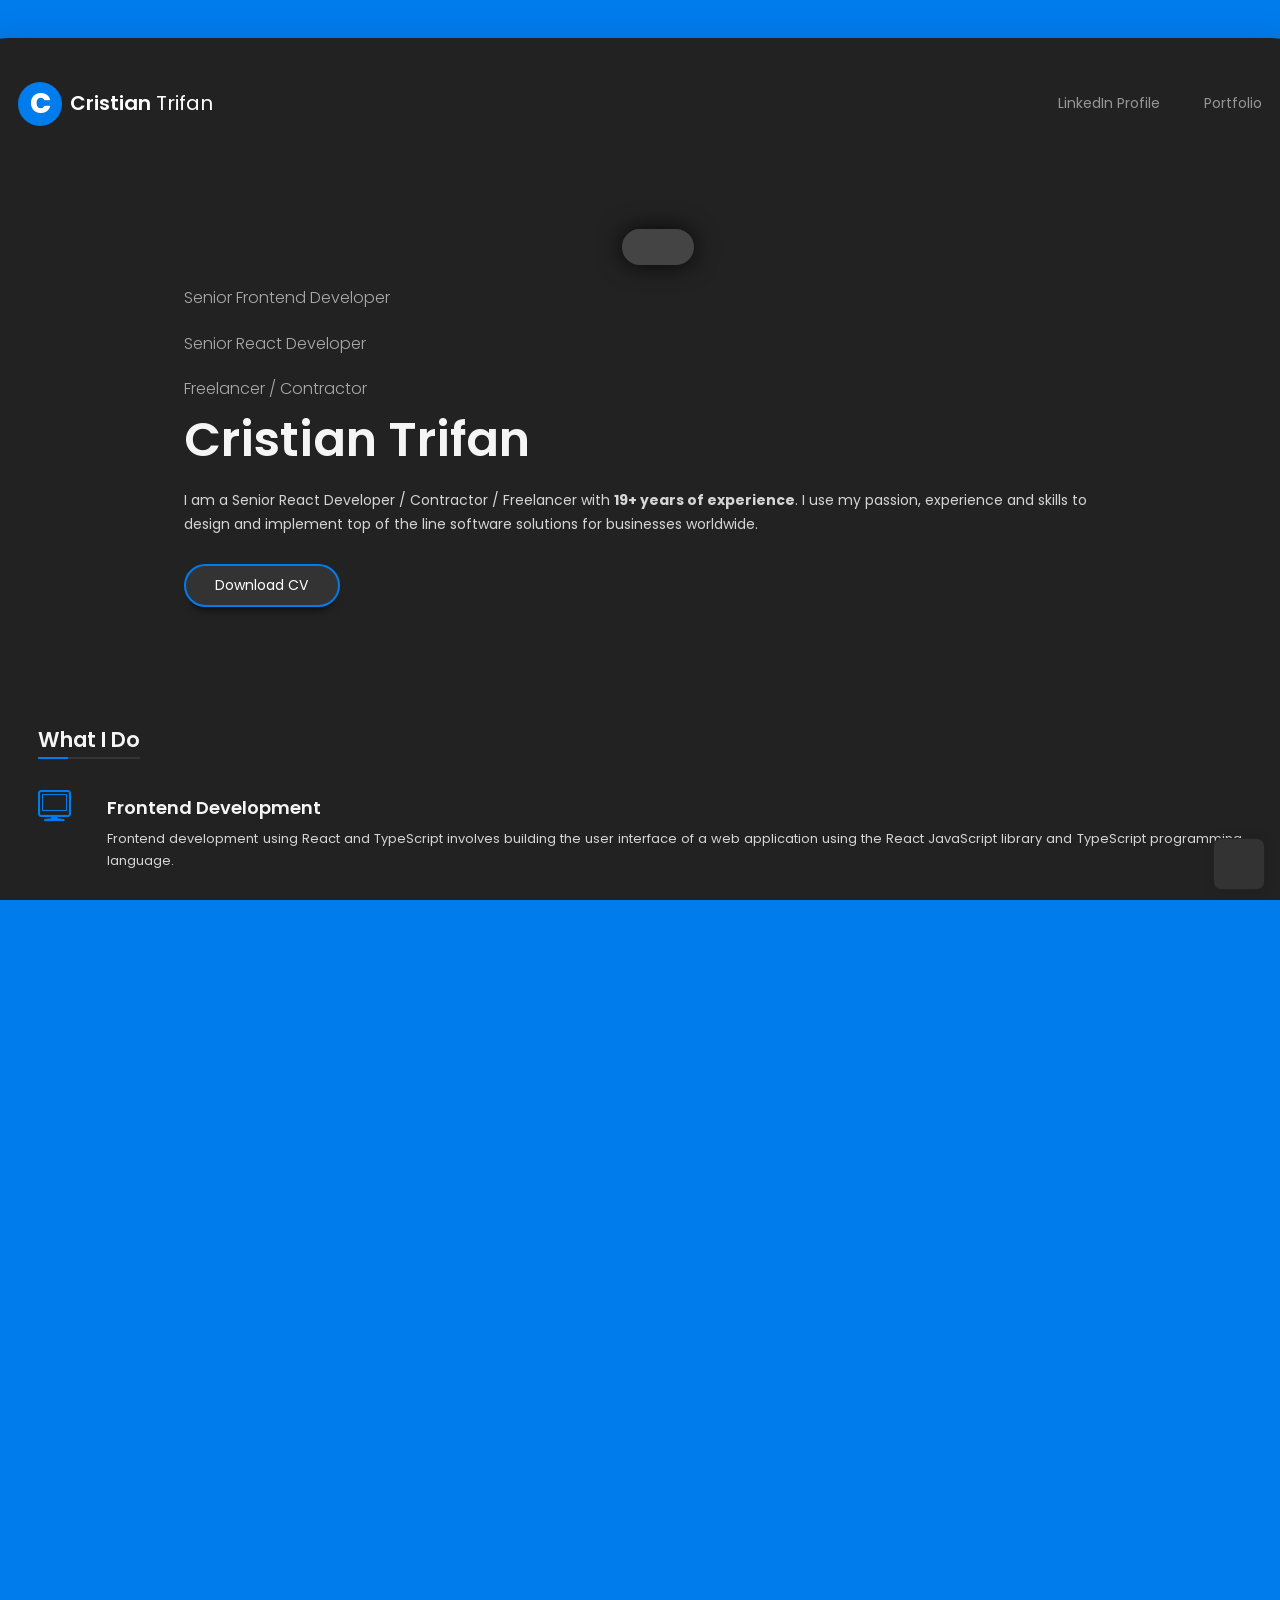
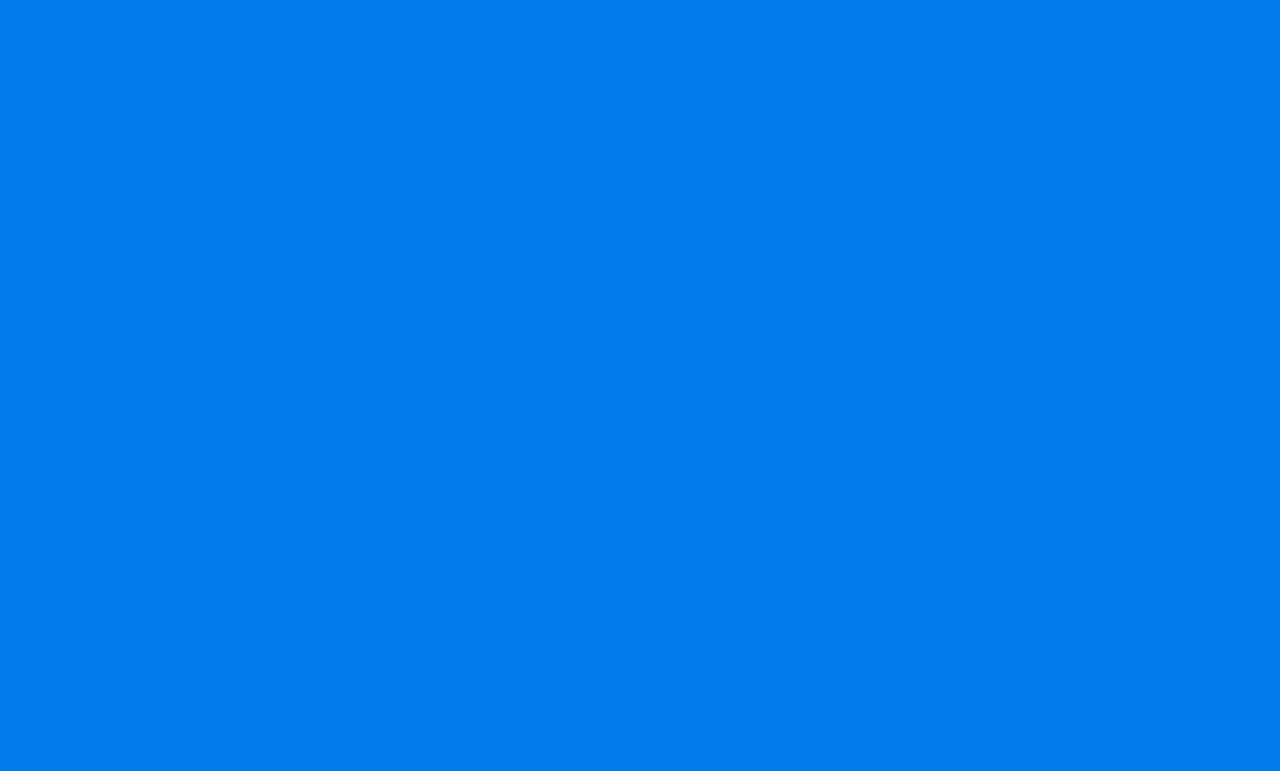
==== commit fe34497b: "Update CV" ====
--- a/index.html
+++ b/index.html
@@ -118,11 +118,11 @@
                             </div>
                               
                             <h1>Cristian Trifan</h1>
-                            <p>I am a Senior React Developer / Contractor / Freelancer with <strong>18+ years of
+                            <p>I am a Senior React Developer / Contractor / Freelancer with <strong>19+ years of
                               experience</strong>. I use my passion, experience and skills to design and implement top of the line software solutions for businesses worldwide.</p>
                                  
                             <div class="home-buttons">
-                              <a href="./data/Cristian%20TRIFAN%20-%20Most%20Relevant%20Experience.817831ec.pdf" target="_blank" class="btn btn-primary">Download CV</a>
+                              <a href="./data/Cristian%20TRIFAN%20-%20Most%20Relevant%20Experience.f558463a.pdf" target="_blank" class="btn btn-primary">Download CV</a>
                             </div>
                           </div>
                         </div>
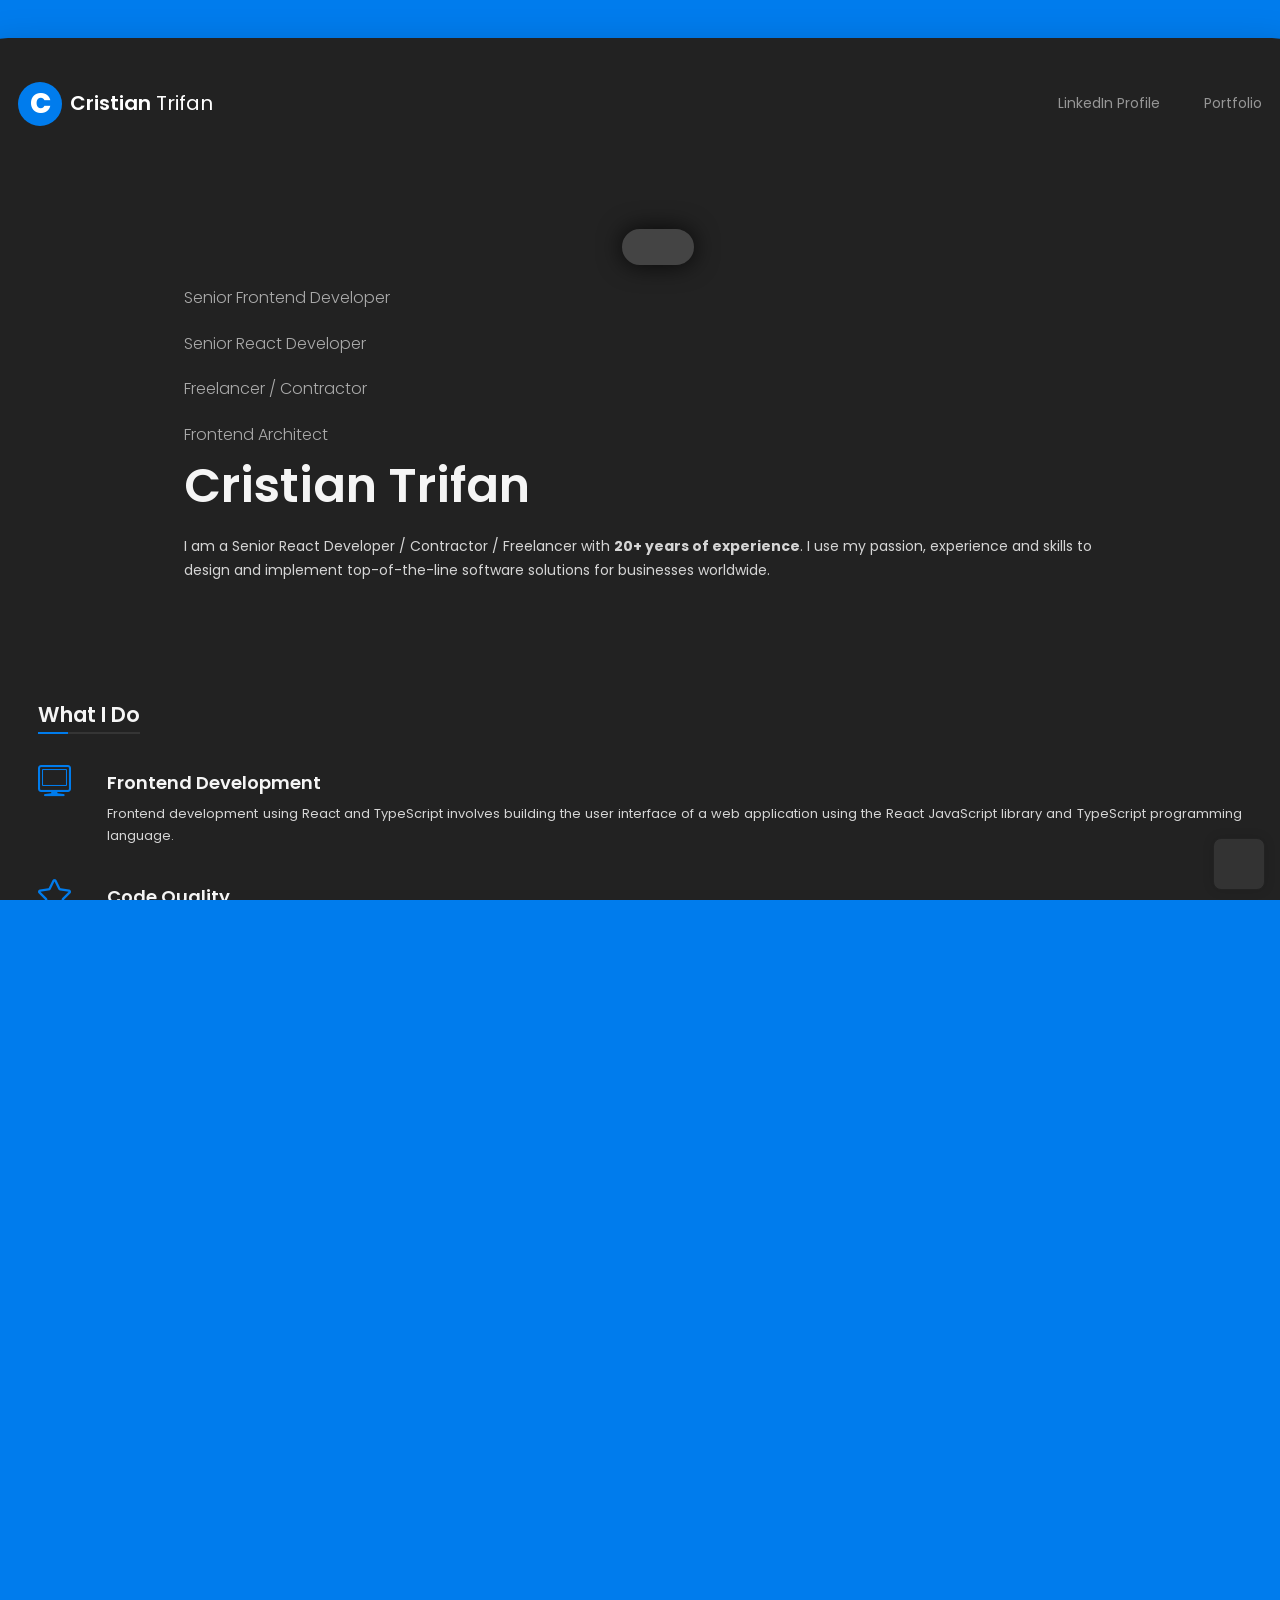
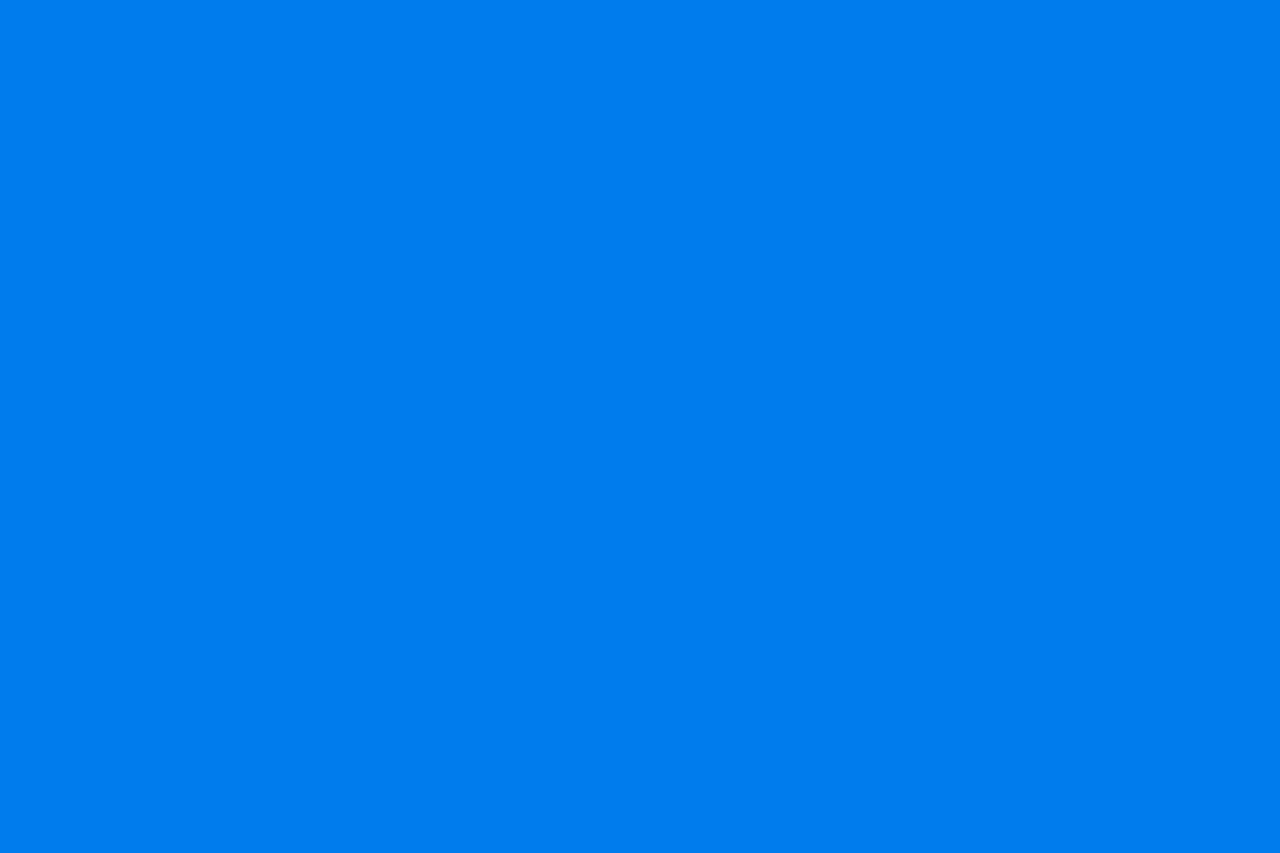
==== commit ef9ae50b: "update clients" ====
--- a/index.html
+++ b/index.html
@@ -115,15 +115,15 @@
                               <div class="item">
                                 <h4>Freelancer / Contractor</h4>
                               </div>
+
+                              <div class="item">
+                                <h4>Frontend Architect</h4>
+                              </div>
                             </div>
                               
                             <h1>Cristian Trifan</h1>
-                            <p>I am a Senior React Developer / Contractor / Freelancer with <strong>19+ years of
-                              experience</strong>. I use my passion, experience and skills to design and implement top of the line software solutions for businesses worldwide.</p>
-                                 
-                            <div class="home-buttons">
-                              <a href="./data/Cristian%20TRIFAN%20-%20Most%20Relevant%20Experience.f558463a.pdf" target="_blank" class="btn btn-primary">Download CV</a>
-                            </div>
+                            <p>I am a Senior React Developer / Contractor / Freelancer with <strong>20+ years of
+                              experience</strong>. I use my passion, experience and skills to design and implement top-of-the-line software solutions for businesses worldwide.</p>
                           </div>
                         </div>
                       </div>
@@ -208,7 +208,13 @@
                       <h2>Clients</h2>
                     </div>
 
-                    <div id="clients_1" class="clients owl-carousel" data-mobile-items="1" data-tablet-items="3" data-items="6">
+                    <div class="clients owl-carousel" data-mobile-items="1" data-tablet-items="3" data-items="6">
+                      <div class="client-block">
+                        <a href="https://www.parloa.com" target="_blank" title="Parloa" rel="noopener noreferrer">
+                          <img src="img/clients/parloa.svg" alt="Parloa">
+                        </a>
+                      </div>
+
                       <div class="client-block">
                         <a href="https://www.wayfair.com" target="_blank" title="Wayfair" rel="noopener noreferrer">
                           <img src="img/clients/wayfair.jpeg" alt="Wayfair">
@@ -281,11 +287,11 @@
           </div>
 
           <div class="footer-copyrights">
-            <p>Cristian Trifan © 2022 All Rights Reserved</p>
+            <p>Cristian Trifan © 2025 All Rights Reserved</p>
           </div>
         </footer>
         <!-- /Footer -->
-        
+
       </div>
     </div>
 
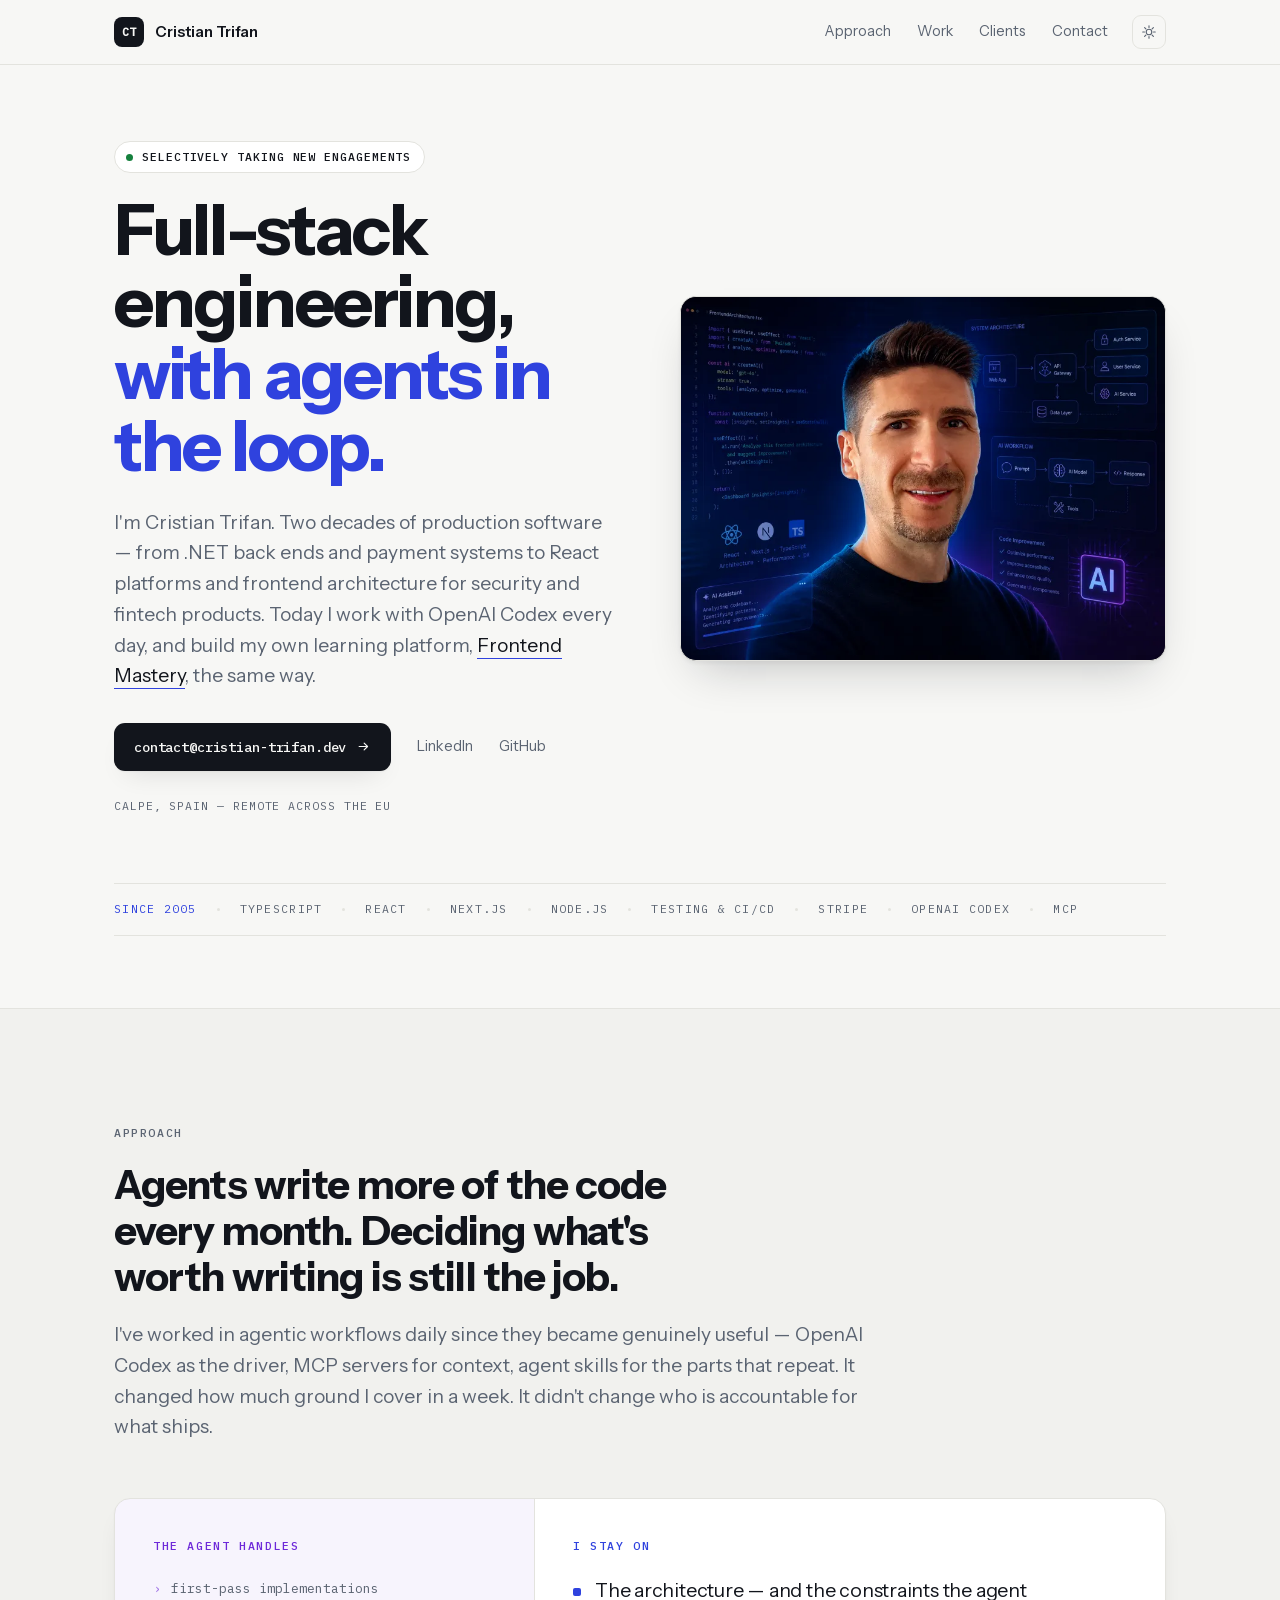
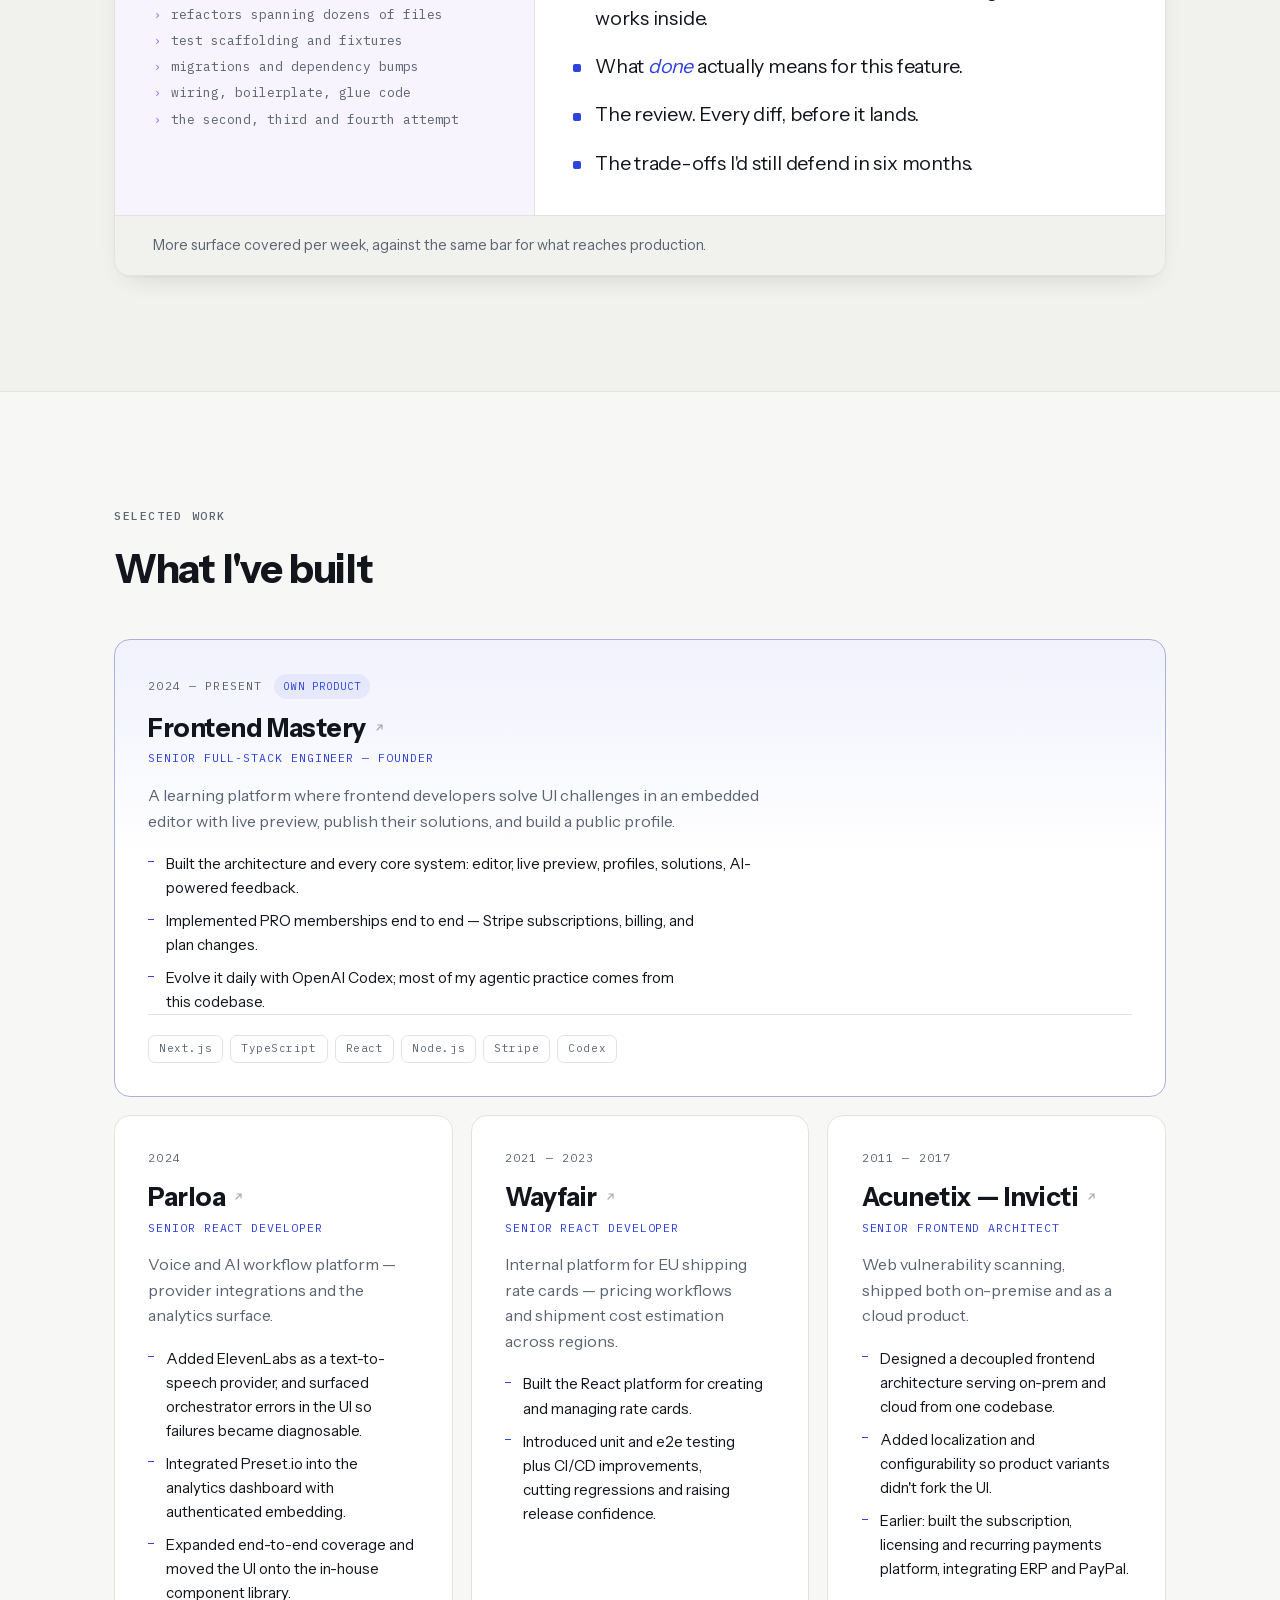
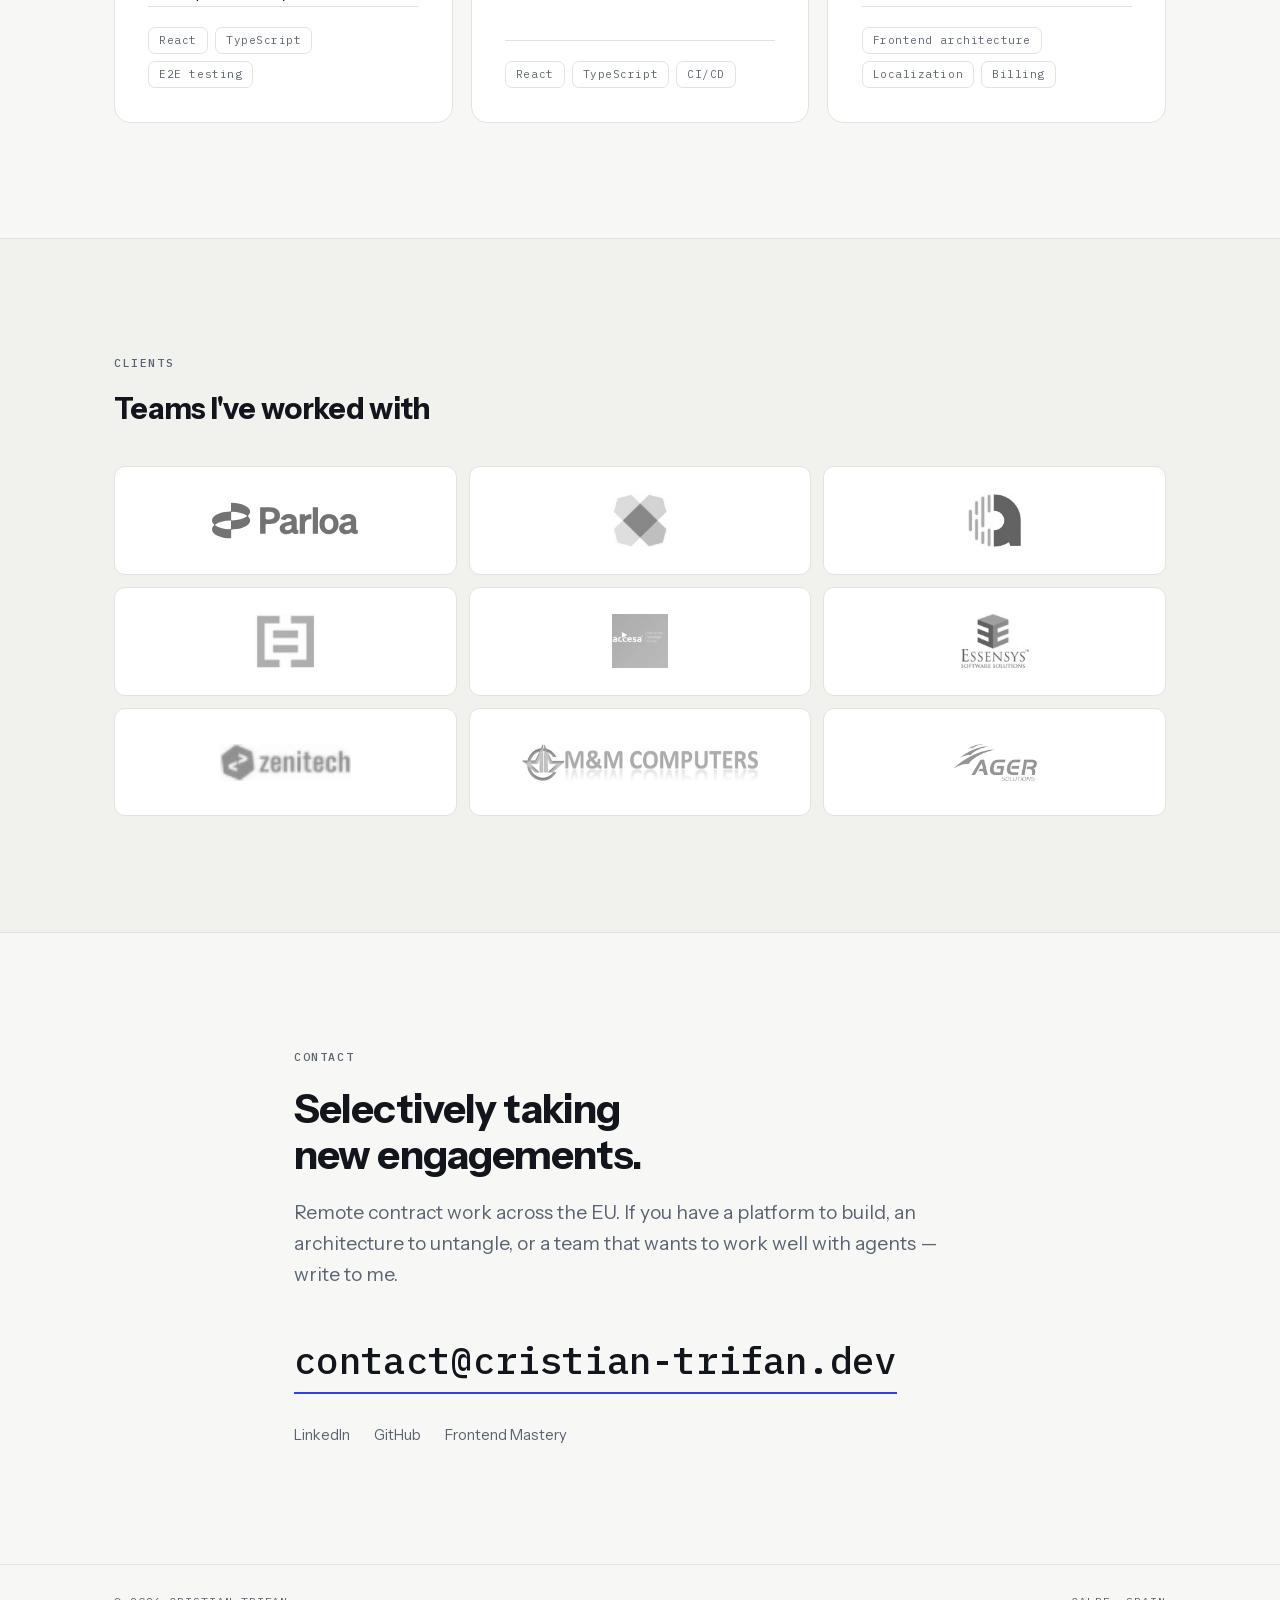
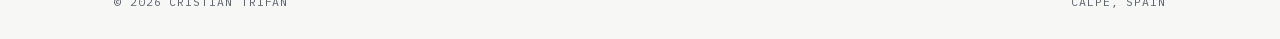
==== commit 8c84321b: "Rebuild the site without the template Co-Authored-By: Claude Opus 5 <noreply@anthropic.com>" ====
--- a/index.html
+++ b/index.html
@@ -1,313 +1,387 @@
 <!DOCTYPE html>
-<html lang="en" class="no-js">
+<html lang="en">
   <head>
-    <meta charset="UTF-8" />
-    <meta http-equiv="X-UA-Compatible" content="IE=edge"> 
-    <title>Cristian Trifan • Senior React Developer • Contractor • Freelancer • I help companies implement secure and fast web applications</title>
-    <meta name="viewport" content="width=device-width, initial-scale=1.0, maximum-scale=1.0, user-scalable=no">
-    <meta name="description" content="Cristian Trifan • Senior React Developer • Contractor • Freelancer • I help companies implement secure and fast web applications" />
-    <meta name="keywords" content="React.js,Frontend developer,Senior React developer" />
+    <meta charset="utf-8" />
+    <meta name="viewport" content="width=device-width, initial-scale=1" />
+
+    <title>Cristian Trifan — Full-stack engineer, agentic workflows</title>
+    <meta name="description" content="Cristian Trifan is a senior full-stack engineer with two decades of production experience in TypeScript, React, Next.js and Node.js, building daily with agentic workflows. Remote contract work across the EU." />
     <meta name="author" content="Cristian Trifan" />
+    <link rel="canonical" href="https://cristian-trifan.dev/" />
+    <meta name="theme-color" content="#f7f7f5" media="(prefers-color-scheme: light)" />
+    <meta name="theme-color" content="#0e1117" media="(prefers-color-scheme: dark)" />
+
+    <meta property="og:type" content="profile" />
+    <meta property="og:title" content="Cristian Trifan — Full-stack engineer, agentic workflows" />
+    <meta property="og:description" content="Two decades of production software. TypeScript, React, Next.js, Node.js — built daily with agents in the loop." />
+    <meta property="og:url" content="https://cristian-trifan.dev/" />
+    <meta property="og:image" content="https://cristian-trifan.dev/img/me-ai-1400.jpg" />
+    <meta name="twitter:card" content="summary_large_image" />
+
     <link rel="icon" type="image/jpeg" href="favicon.jpeg" />
-
-    <!-- Google tag (gtag.js) -->
+    <link rel="preload" as="image" href="img/me-ai-1400.webp" imagesrcset="img/me-ai-800.webp 800w, img/me-ai-1400.webp 1400w" imagesizes="(max-width: 900px) 92vw, 46vw" />
+    <link rel="preload" as="font" type="font/woff2" href="css/fonts/instrument-sans-400-700-latin.woff2" crossorigin />
+    <link rel="preload" as="font" type="font/woff2" href="css/fonts/ibm-plex-mono-400-latin.woff2" crossorigin />
+    <link rel="stylesheet" href="css/site.css" />
+
+    <script>
+      // Runs before first paint: no flash of the wrong palette, and .reveal only
+      // hides itself when JS is actually available to reveal it again.
+      (function () {
+        var root = document.documentElement;
+        root.classList.add('js');
+        try {
+          var saved = localStorage.getItem('theme');
+          if (saved === 'light' || saved === 'dark') root.dataset.theme = saved;
+        } catch (e) {}
+      })();
+    </script>
+
+    <script type="application/ld+json">
+      {
+        "@context": "https://schema.org",
+        "@type": "Person",
+        "name": "Cristian Trifan",
+        "url": "https://cristian-trifan.dev/",
+        "image": "https://cristian-trifan.dev/img/me-ai-1400.jpg",
+        "jobTitle": "Senior Full-Stack Engineer",
+        "email": "mailto:contact@cristian-trifan.dev",
+        "address": { "@type": "PostalAddress", "addressLocality": "Calpe", "addressCountry": "ES" },
+        "sameAs": [
+          "https://www.linkedin.com/in/crissdev",
+          "https://github.com/crissdev",
+          "https://learn.frontend-mastery.community/"
+        ],
+        "knowsAbout": [
+          "TypeScript", "React", "Next.js", "Node.js", "Frontend architecture",
+          "Agentic workflows", "OpenAI Codex", "Model Context Protocol"
+        ]
+      }
+    </script>
+  </head>
+
+  <body>
+    <a class="skip-link" href="#main">Skip to content</a>
+
+    <header class="masthead">
+      <div class="wrap masthead-inner">
+        <a class="wordmark" href="/">
+          <span class="wordmark-mark">CT</span>
+          <span class="wordmark-name">Cristian Trifan</span>
+        </a>
+
+        <nav class="nav" aria-label="Sections">
+          <a href="#approach">Approach</a>
+          <a href="#work">Work</a>
+          <a href="#clients">Clients</a>
+          <a href="#contact">Contact</a>
+        </nav>
+
+        <button class="theme-toggle" type="button" id="theme-toggle" aria-label="Switch to dark theme">
+          <svg class="icon-sun" viewBox="0 0 24 24" aria-hidden="true" focusable="false">
+            <circle cx="12" cy="12" r="4.2" />
+            <path d="M12 2.6v2.6M12 18.8v2.6M2.6 12h2.6M18.8 12h2.6M5.4 5.4l1.9 1.9M16.7 16.7l1.9 1.9M18.6 5.4l-1.9 1.9M7.3 16.7l-1.9 1.9" />
+          </svg>
+          <svg class="icon-moon" viewBox="0 0 24 24" aria-hidden="true" focusable="false">
+            <path d="M20.5 14.6A8.6 8.6 0 0 1 9.4 3.5a8.6 8.6 0 1 0 11.1 11.1Z" />
+          </svg>
+        </button>
+      </div>
+    </header>
+
+    <main id="main">
+      <!-- Hero -->
+      <section class="section section-hero">
+        <div class="wrap hero">
+          <div class="hero-text reveal">
+            <p class="eyebrow eyebrow-status">
+              <span class="status-dot" aria-hidden="true"></span>
+              Selectively taking new engagements
+            </p>
+
+            <h1 class="hero-title">Full-stack engineering,<br /><em>with agents in the loop.</em></h1>
+
+            <p class="lede">
+              I'm Cristian Trifan. Two decades of production software — from .NET back ends and
+              payment systems to React platforms and frontend architecture for security and fintech
+              products. Today I work with OpenAI Codex every day, and build my own learning platform,
+              <a href="https://learn.frontend-mastery.community/" target="_blank" rel="noopener">Frontend Mastery</a>,
+              the same way.
+            </p>
+
+            <div class="hero-actions">
+              <a class="button" href="mailto:contact@cristian-trifan.dev">
+                contact@cristian-trifan.dev
+                <svg viewBox="0 0 24 24" aria-hidden="true" focusable="false"><path d="M5 12h13M13 6.5 18.5 12 13 17.5" /></svg>
+              </a>
+              <a class="link-quiet" href="https://www.linkedin.com/in/crissdev" target="_blank" rel="noopener">LinkedIn</a>
+              <a class="link-quiet" href="https://github.com/crissdev" target="_blank" rel="noopener">GitHub</a>
+            </div>
+
+            <p class="hero-place">Calpe, Spain — remote across the EU</p>
+          </div>
+
+          <figure class="hero-figure reveal">
+            <picture>
+              <source
+                type="image/webp"
+                srcset="img/me-ai-800.webp 800w, img/me-ai-1400.webp 1400w"
+                sizes="(max-width: 900px) 92vw, 46vw"
+              />
+              <img
+                src="img/me-ai-1400.jpg"
+                width="1448"
+                height="1086"
+                alt="Cristian Trifan, with a React component, a system architecture diagram and an AI workflow rendered behind him."
+                fetchpriority="high"
+                decoding="async"
+              />
+            </picture>
+          </figure>
+        </div>
+
+        <div class="wrap">
+          <ul class="stack-strip" aria-label="Core stack">
+            <li>Since 2005</li>
+            <li>TypeScript</li>
+            <li>React</li>
+            <li>Next.js</li>
+            <li>Node.js</li>
+            <li>Testing &amp; CI/CD</li>
+            <li>Stripe</li>
+            <li>OpenAI Codex</li>
+            <li>MCP</li>
+          </ul>
+        </div>
+      </section>
+
+      <!-- Approach -->
+      <section class="section section-approach" id="approach" aria-labelledby="approach-title">
+        <div class="wrap">
+          <p class="eyebrow">Approach</p>
+          <h2 class="section-title" id="approach-title">
+            Agents write more of the code every month. Deciding what's worth writing is still the job.
+          </h2>
+          <p class="section-lede">
+            I've worked in agentic workflows daily since they became genuinely useful — OpenAI Codex
+            as the driver, MCP servers for context, agent skills for the parts that repeat. It changed
+            how much ground I cover in a week. It didn't change who is accountable for what ships.
+          </p>
+
+          <div class="split reveal">
+            <div class="split-agent">
+              <p class="split-label">The agent handles</p>
+              <ul class="agent-list">
+                <li>first-pass implementations</li>
+                <li>refactors spanning dozens of files</li>
+                <li>test scaffolding and fixtures</li>
+                <li>migrations and dependency bumps</li>
+                <li>wiring, boilerplate, glue code</li>
+                <li>the second, third and fourth attempt</li>
+              </ul>
+            </div>
+
+            <div class="split-human">
+              <p class="split-label split-label-mine">I stay on</p>
+              <ul class="human-list">
+                <li>The architecture — and the constraints the agent works inside.</li>
+                <li>What <em>done</em> actually means for this feature.</li>
+                <li>The review. Every diff, before it lands.</li>
+                <li>The trade-offs I'd still defend in six months.</li>
+              </ul>
+            </div>
+
+            <p class="split-note">
+              More surface covered per week, against the same bar for what reaches production.
+            </p>
+          </div>
+        </div>
+      </section>
+
+      <!-- Work -->
+      <section class="section section-work" id="work" aria-labelledby="work-title">
+        <div class="wrap">
+          <p class="eyebrow">Selected work</p>
+          <h2 class="section-title" id="work-title">What I've built</h2>
+
+          <article class="card card-featured reveal">
+            <div class="card-meta">
+              <span class="card-years">2024 — present</span>
+              <span class="card-tag">Own product</span>
+            </div>
+            <h3 class="card-title">
+              <a href="https://learn.frontend-mastery.community/" target="_blank" rel="noopener">
+                Frontend Mastery
+                <svg viewBox="0 0 24 24" aria-hidden="true" focusable="false"><path d="M8 16 16 8M9.5 8H16v6.5" /></svg>
+              </a>
+            </h3>
+            <p class="card-role">Senior full-stack engineer — founder</p>
+            <p class="card-context">
+              A learning platform where frontend developers solve UI challenges in an embedded editor
+              with live preview, publish their solutions, and build a public profile.
+            </p>
+            <ul class="card-points">
+              <li>Built the architecture and every core system: editor, live preview, profiles, solutions, AI-powered feedback.</li>
+              <li>Implemented PRO memberships end to end — Stripe subscriptions, billing, and plan changes.</li>
+              <li>Evolve it daily with OpenAI Codex; most of my agentic practice comes from this codebase.</li>
+            </ul>
+            <ul class="card-stack">
+              <li>Next.js</li><li>TypeScript</li><li>React</li><li>Node.js</li><li>Stripe</li><li>Codex</li>
+            </ul>
+          </article>
+
+          <div class="card-grid">
+            <article class="card reveal">
+              <div class="card-meta">
+                <span class="card-years">2024</span>
+              </div>
+              <h3 class="card-title">
+                <a href="https://www.parloa.com" target="_blank" rel="noopener">
+                  Parloa
+                  <svg viewBox="0 0 24 24" aria-hidden="true" focusable="false"><path d="M8 16 16 8M9.5 8H16v6.5" /></svg>
+                </a>
+              </h3>
+              <p class="card-role">Senior React developer</p>
+              <p class="card-context">
+                Voice and AI workflow platform — provider integrations and the analytics surface.
+              </p>
+              <ul class="card-points">
+                <li>Added ElevenLabs as a text-to-speech provider, and surfaced orchestrator errors in the UI so failures became diagnosable.</li>
+                <li>Integrated Preset.io into the analytics dashboard with authenticated embedding.</li>
+                <li>Expanded end-to-end coverage and moved the UI onto the in-house component library.</li>
+              </ul>
+              <ul class="card-stack">
+                <li>React</li><li>TypeScript</li><li>E2E testing</li>
+              </ul>
+            </article>
+
+            <article class="card reveal">
+              <div class="card-meta">
+                <span class="card-years">2021 — 2023</span>
+              </div>
+              <h3 class="card-title">
+                <a href="https://www.wayfair.com" target="_blank" rel="noopener">
+                  Wayfair
+                  <svg viewBox="0 0 24 24" aria-hidden="true" focusable="false"><path d="M8 16 16 8M9.5 8H16v6.5" /></svg>
+                </a>
+              </h3>
+              <p class="card-role">Senior React developer</p>
+              <p class="card-context">
+                Internal platform for EU shipping rate cards — pricing workflows and shipment cost
+                estimation across regions.
+              </p>
+              <ul class="card-points">
+                <li>Built the React platform for creating and managing rate cards.</li>
+                <li>Introduced unit and e2e testing plus CI/CD improvements, cutting regressions and raising release confidence.</li>
+              </ul>
+              <ul class="card-stack">
+                <li>React</li><li>TypeScript</li><li>CI/CD</li>
+              </ul>
+            </article>
+
+            <article class="card reveal">
+              <div class="card-meta">
+                <span class="card-years">2011 — 2017</span>
+              </div>
+              <h3 class="card-title">
+                <a href="https://www.acunetix.com" target="_blank" rel="noopener">
+                  Acunetix — Invicti
+                  <svg viewBox="0 0 24 24" aria-hidden="true" focusable="false"><path d="M8 16 16 8M9.5 8H16v6.5" /></svg>
+                </a>
+              </h3>
+              <p class="card-role">Senior frontend architect</p>
+              <p class="card-context">
+                Web vulnerability scanning, shipped both on-premise and as a cloud product.
+              </p>
+              <ul class="card-points">
+                <li>Designed a decoupled frontend architecture serving on-prem and cloud from one codebase.</li>
+                <li>Added localization and configurability so product variants didn't fork the UI.</li>
+                <li>Earlier: built the subscription, licensing and recurring payments platform, integrating ERP and PayPal.</li>
+              </ul>
+              <ul class="card-stack">
+                <li>Frontend architecture</li><li>Localization</li><li>Billing</li>
+              </ul>
+            </article>
+          </div>
+        </div>
+      </section>
+
+      <!-- Clients -->
+      <section class="section section-clients" id="clients" aria-labelledby="clients-title">
+        <div class="wrap">
+          <p class="eyebrow">Clients</p>
+          <h2 class="section-title section-title-sm" id="clients-title">Teams I've worked with</h2>
+
+          <ul class="client-grid">
+            <li><a href="https://www.parloa.com" target="_blank" rel="noopener" title="Parloa"><img class="logo-wide" src="img/clients/parloa.svg" alt="Parloa" loading="lazy" width="222" height="56" /></a></li>
+            <li><a href="https://www.wayfair.com" target="_blank" rel="noopener" title="Wayfair"><img src="img/clients/wayfair.webp" alt="Wayfair" loading="lazy" width="82" height="82" /></a></li>
+            <li><a href="https://www.acunetix.com" target="_blank" rel="noopener" title="Acunetix"><img src="img/clients/acunetix.webp" alt="Acunetix" loading="lazy" width="83" height="84" /></a></li>
+            <li><a href="https://www.equalexperts.com" target="_blank" rel="noopener" title="Equal Experts"><img src="img/clients/equal-experts.webp" alt="Equal Experts" loading="lazy" width="58" height="51" /></a></li>
+            <li><a href="https://www.accesa.eu" target="_blank" rel="noopener" title="Accesa"><img src="img/clients/accesa.webp" alt="Accesa" loading="lazy" width="92" height="88" /></a></li>
+            <li><a href="https://essensys.ro" target="_blank" rel="noopener" title="Essensys"><img src="img/clients/essensys.webp" alt="Essensys" loading="lazy" width="96" height="76" /></a></li>
+            <li><a href="https://zenitech.co.uk" target="_blank" rel="noopener" title="Zenitech"><img class="logo-wide" src="img/clients/zenitech.webp" alt="Zenitech" loading="lazy" width="78" height="22" /></a></li>
+            <li><a href="https://mmc.ro" target="_blank" rel="noopener" title="M&amp;M Computers"><img class="logo-wide" src="img/clients/mmc.webp" alt="M&amp;M Computers" loading="lazy" width="419" height="66" /></a></li>
+            <li><span title="Ager Solutions"><img class="logo-wide" src="img/clients/ager-solutions.webp" alt="Ager Solutions" loading="lazy" width="136" height="60" /></span></li>
+          </ul>
+        </div>
+      </section>
+
+      <!-- Contact -->
+      <section class="section section-contact" id="contact" aria-labelledby="contact-title">
+        <div class="wrap contact-inner">
+          <p class="eyebrow">Contact</p>
+          <h2 class="section-title" id="contact-title">Selectively taking new engagements.</h2>
+          <p class="section-lede">
+            Remote contract work across the EU. If you have a platform to build, an architecture to
+            untangle, or a team that wants to work well with agents — write to me.
+          </p>
+
+          <a class="mail-link" href="mailto:contact@cristian-trifan.dev">contact@cristian-trifan.dev</a>
+
+          <div class="contact-links">
+            <a class="link-quiet" href="https://www.linkedin.com/in/crissdev" target="_blank" rel="noopener">LinkedIn</a>
+            <a class="link-quiet" href="https://github.com/crissdev" target="_blank" rel="noopener">GitHub</a>
+            <a class="link-quiet" href="https://learn.frontend-mastery.community/" target="_blank" rel="noopener">Frontend Mastery</a>
+          </div>
+        </div>
+      </section>
+    </main>
+
+    <footer class="site-footer">
+      <div class="wrap footer-inner">
+        <p>© 2026 Cristian Trifan</p>
+        <p>Calpe, Spain</p>
+      </div>
+    </footer>
+
+    <script src="js/site.js" defer></script>
+
+    <!-- Third-party: analytics, loaded async after the page has rendered. -->
     <script async src="https://www.googletagmanager.com/gtag/js?id=G-SY0J7PPBHX"></script>
     <script>
       window.dataLayer = window.dataLayer || [];
-      function gtag(){dataLayer.push(arguments);}
+      function gtag() { dataLayer.push(arguments); }
       gtag('js', new Date());
-
       gtag('config', 'G-SY0J7PPBHX');
     </script>
-    <!-- /Google tag (gtag.js) -->
-
-    <link rel="stylesheet" href="css/normalize.css" type="text/css">
-    <link rel="stylesheet" href="css/bootstrap.min.css" type="text/css">
-    <link rel="stylesheet" href="css/owl.carousel.css" type="text/css">
-    <link rel="stylesheet" href="css/main.css" type="text/css">
-
-    <script src="js/modernizr.custom.js"></script>
-  </head>
-
-  <body class="page">
-
-    <div class="lm-animated-bg"></div>
-    
-    <!-- Loading animation -->
-    <div class="preloader">
-      <div class="preloader-animation">
-        <div class="preloader-spinner">
-        </div>
-      </div>
-    </div>
-    <!-- /Loading animation -->
-
-    <!-- Scroll To Top Button -->
-    <div class="lmpixels-scroll-to-top"><i class="lnr lnr-chevron-up"></i></div>
-    <!-- /Scroll To Top Button -->
-
-    <div class="page-scroll">
-      <div id="page_container" class="page-container bg-move-effect" data-animation="transition-flip-in-right">
-
-        <!-- Header -->
-        <header id="site_header" class="header">
-          <div class="header-content clearfix">
-                
-            <!-- Text Logo -->
-            <div class="text-logo">
-              <a href="index.html">
-                <div class="logo-symbol">C</div>
-                <div class="logo-text">Cristian <span>Trifan</span></div>
-              </a>
-            </div>
-            <!-- /Text Logo -->
-
-            <!-- Navigation -->
-            <div class="site-nav mobile-menu-hide">
-              <ul class="leven-classic-menu site-main-menu">
-                <li class="menu-item">
-                  <a href="https://linkedin.com/in/crissdev">LinkedIn Profile</a>
-                </li>
-
-                <li class="menu-item">
-                  <a href="https://github.com/crissdev">Portfolio</a>
-                </li>
-              </ul>
-            </div>
-
-            <!-- Mobile Menu Toggle -->
-            <a class="menu-toggle mobile-visible">
-              <i class="fa fa-bars"></i>
-            </a>
-            <!-- Mobile Menu Toggle -->
-          </div>
-        </header>
-        <!-- /Header -->
-
-        <div id="main" class="site-main">
-          <div id="main-content" class="single-page-content">
-            <div id="primary" class="content-area">    
-              <div id="content" class="page-content site-content single-post" role="main">
-                <!-- Home Page Top Part -->
-                <div class="row">
-                  <div class=" col-xs-12 col-sm-12">
-                    <div class="home-content">
-                      <div class="row flex-v-align">
-                        
-                        <div class="col-sm-12 col-md-5 col-lg-5">
-                          <div class="home-photo">
-                            <div class="hp-inner" style="background-image: url(img/main_photo_800.png);">
-                            </div>
-                          </div>
-                        </div>
-
-                        <div class="col-sm-12 col-md-7 col-lg-7">
-                          <div class="home-text hp-left">
-                            <div class="owl-carousel text-rotation">                                    
-                              <div class="item">
-                                <h4>Senior Frontend Developer</h4>
-                              </div>
-
-                              <div class="item">
-                                <h4>Senior React Developer</h4>
-                              </div>
-
-                              <div class="item">
-                                <h4>Freelancer / Contractor</h4>
-                              </div>
-
-                              <div class="item">
-                                <h4>Frontend Architect</h4>
-                              </div>
-                            </div>
-                              
-                            <h1>Cristian Trifan</h1>
-                            <p>I am a Senior React Developer / Contractor / Freelancer with <strong>20+ years of
-                              experience</strong>. I use my passion, experience and skills to design and implement top-of-the-line software solutions for businesses worldwide.</p>
-                          </div>
-                        </div>
-                      </div>
-                    </div>
-                  </div>
-                </div>
-                <!-- Home Page Top Part -->
-
-                <!-- Services -->
-                <div class="row">
-                  <div class="col-xs-12 col-sm-12">
-                    <div class="p-50"></div>
-
-                    <div class="block-title">
-                      <h2>What I Do</h2>
-                    </div>
-                  </div>
-                </div>
-
-                <div class="row">
-                  <div class="col-xs-12 col-sm-6">
-                    <div class="info-list-w-icon">
-                      <div class="info-block-w-icon">
-                        <div class="ci-icon">
-                          <i class="linecons linecons-display"></i>
-                        </div>
-      
-                        <div class="ci-text">
-                          <h4>Frontend Development</h4>
-                          <p>Frontend development using React and TypeScript involves building the user interface of a web application using the React JavaScript library and TypeScript programming language.</p>
-                        </div>
-                      </div>
-    
-                      <div class="info-block-w-icon">
-                        <div class="ci-icon">
-                          <i class="linecons linecons-star"></i>
-                        </div>
-
-                        <div class="ci-text">
-                          <h4>Code Quality</h4>
-                          <p>Code quality is a critical aspect of frontend development as it directly impacts the performance and user experience of a website or application. By utilizing best practices and utilizing tools such as code linting, testing, and code reviews, developers can ensure that their code is clean, maintainable, efficient, and free of errors.</p>
-                        </div>
-                      </div>
-                    </div>
-                  </div>
-
-                  <div class="col-xs-12 col-sm-6">
-                    <div class="info-list-w-icon">
-
-                      <div class="info-block-w-icon">
-                        <div class="ci-icon">
-                          <i class="linecons linecons-lock"></i>
-                        </div>
-
-                        <div class="ci-text">
-                          <h4>Website Security</h4>
-                          <p>Website security is the protection of a website and its users from cyber threats through measures such as encryption, software updates, and firewall. It helps to maintain user trust and protect sensitive information.</p>
-                        </div>
-                      </div>
-
-                      <div class="info-block-w-icon">
-                        <div class="ci-icon">
-                          <i class="linecons linecons-user"></i>
-                        </div>
-
-                        <div class="ci-text">
-                          <h4>Coaching &amp; Mentoring</h4>
-                          <p>Coaching and mentoring in software programming are methods to improve your skills and achieve goals with the help of a trained coach or mentor. They provide guidance, feedback, and support to help you become a better software developer.</p>
-                        </div>
-                      </div>
-                    </div>
-                  </div>
-                </div>
-                <!-- /Services -->
-
-                <div class="row">
-                  <div class="col-xs-12 col-sm-12">
-                    <div class="p-20"></div>
-
-                    <!-- Clients Slider -->
-                    <div class="block-title">
-                      <h2>Clients</h2>
-                    </div>
-
-                    <div class="clients owl-carousel" data-mobile-items="1" data-tablet-items="3" data-items="6">
-                      <div class="client-block">
-                        <a href="https://www.parloa.com" target="_blank" title="Parloa" rel="noopener noreferrer">
-                          <img src="img/clients/parloa.svg" alt="Parloa">
-                        </a>
-                      </div>
-
-                      <div class="client-block">
-                        <a href="https://www.wayfair.com" target="_blank" title="Wayfair" rel="noopener noreferrer">
-                          <img src="img/clients/wayfair.jpeg" alt="Wayfair">
-                        </a>
-                      </div>
-
-                      <div class="client-block">
-                        <a href="https://www.acunetix.com" target="_blank" title="Acunetix" rel="noopener noreferrer">
-                          <img src="img/clients/acunetix.jpeg" alt="Acunetix">
-                        </a>
-                      </div>
-
-                      <div class="client-block">
-                        <a href="https://www.equalexperts.com" target="_blank" title="Equal Experts" rel="noopener noreferrer">
-                          <img src="img/clients/equal-experts.jpeg" alt="Equal Experts">
-                        </a>
-                      </div>
-
-                      <div class="client-block">
-                        <a href="https://www.accesa.eu" target="_blank" title="Accesa">
-                          <img src="img/clients/accesa.jpeg" alt="Accesa">
-                        </a>
-                      </div>
-
-                      <div class="client-block">
-                        <a href="https://essensys.ro" target="_blank" title="Essensys" rel="noopener noreferrer">
-                          <img src="img/clients/essensys.jpeg" alt="Essensys">
-                        </a>
-                      </div>
-
-                      <div class="client-block">
-                        <a href="https://zenitech.co.uk" target="_blank" title="Zenitech" rel="noopener noreferrer">
-                          <img src="img/clients/zenitech.jpeg" alt="Zenitech">
-                        </a>
-                      </div>
-
-                      <div class="client-block">
-                        <a href="https://mmc.ro" target="_blank" title="M&M Computers" rel="noopener noreferrer">
-                          <img src="img/clients/mmc.png" alt="M&M Computers" style="margin-top: 25px">
-                        </a>
-                      </div>
-
-                      <div class="client-block">
-                        <a target="_blank" title="Ager Solutions" rel="noopener noreferrer">
-                          <img src="img/clients/ager-solutions.png" alt="Ager Solutions" style="margin-top: 10px">
-                        </a>
-                      </div>
-                    </div>
-                    <!-- /Clients Slider -->
-
-                  </div>
-                </div>
-              </div>
-            </div>
-          </div>
-        </div>
-
-        <!-- Footer -->
-        <footer class="site-footer clearfix">
-          <div class="footer-social">
-            <ul class="footer-social-links">
-              <li>
-                <a href="https://linkedin.com/in/crissdev">LinkedIn</a>
-              </li>
-
-              <li>
-                <a href="https://github.com/crissdev">GitHub</a>
-              </li>
-            </ul>
-          </div>
-
-          <div class="footer-copyrights">
-            <p>Cristian Trifan © 2025 All Rights Reserved</p>
-          </div>
-        </footer>
-        <!-- /Footer -->
-
-      </div>
-    </div>
-
-    <script src="js/jquery-3.5.1.min.js"></script>
-    <script src="js/imagesloaded.pkgd.min.js"></script>
-    <script src='js/owl.carousel.min.js'></script>
-    <script src="js/main.js"></script>
-
-    <!-- Trusted site -->
+
+    <!-- Third-party: trusted-site badge, deferred to idle so it never competes with render. -->
     <script>
-      if (location.hostname !== 'localhost') {
-        const s = document.createElement('script');
-        s.async = true;
-        s.src = 'https://cdn.ywxi.net/js/1.js';
-        document.body.appendChild(s);
-      }
+      (function () {
+        if (location.hostname === 'localhost' || location.protocol === 'file:') return;
+        var load = function () {
+          var s = document.createElement('script');
+          s.async = true;
+          s.src = 'https://cdn.ywxi.net/js/1.js';
+          document.body.appendChild(s);
+        };
+        var schedule = function () {
+          if ('requestIdleCallback' in window) requestIdleCallback(load, { timeout: 3000 });
+          else setTimeout(load, 1500);
+        };
+        if (document.readyState === 'complete') schedule();
+        else window.addEventListener('load', schedule, { once: true });
+      })();
     </script>
   </body>
 </html>
--- a/css/site.css
+++ b/css/site.css
@@ -0,0 +1,935 @@
+/* Self-hosted so the page makes no third-party requests.
+   Instrument Sans and IBM Plex Mono are both SIL Open Font License 1.1.
+   Instrument Sans is variable (one file covers 400-700). */
+
+@font-face {
+  font-family: 'Instrument Sans';
+  font-style: normal;
+  font-weight: 400 700;
+  font-display: swap;
+  src: url('fonts/instrument-sans-400-700-latin-ext.woff2') format('woff2');
+  unicode-range: U+0100-02BA, U+02BD-02C5, U+02C7-02CC, U+02CE-02D7, U+02DD-02FF, U+0304, U+0308, U+0329, U+1D00-1DBF, U+1E00-1E9F, U+1EF2-1EFF, U+2020, U+20A0-20AB, U+20AD-20C0, U+2113, U+2C60-2C7F, U+A720-A7FF;
+}
+
+@font-face {
+  font-family: 'Instrument Sans';
+  font-style: normal;
+  font-weight: 400 700;
+  font-display: swap;
+  src: url('fonts/instrument-sans-400-700-latin.woff2') format('woff2');
+  unicode-range: U+0000-00FF, U+0131, U+0152-0153, U+02BB-02BC, U+02C6, U+02DA, U+02DC, U+0304, U+0308, U+0329, U+2000-206F, U+20AC, U+2122, U+2191, U+2193, U+2212, U+2215, U+FEFF, U+FFFD;
+}
+
+@font-face {
+  font-family: 'IBM Plex Mono';
+  font-style: normal;
+  font-weight: 400;
+  font-display: swap;
+  src: url('fonts/ibm-plex-mono-400-latin-ext.woff2') format('woff2');
+  unicode-range: U+0100-02BA, U+02BD-02C5, U+02C7-02CC, U+02CE-02D7, U+02DD-02FF, U+0304, U+0308, U+0329, U+1D00-1DBF, U+1E00-1E9F, U+1EF2-1EFF, U+2020, U+20A0-20AB, U+20AD-20C0, U+2113, U+2C60-2C7F, U+A720-A7FF;
+}
+
+@font-face {
+  font-family: 'IBM Plex Mono';
+  font-style: normal;
+  font-weight: 400;
+  font-display: swap;
+  src: url('fonts/ibm-plex-mono-400-latin.woff2') format('woff2');
+  unicode-range: U+0000-00FF, U+0131, U+0152-0153, U+02BB-02BC, U+02C6, U+02DA, U+02DC, U+0304, U+0308, U+0329, U+2000-206F, U+20AC, U+2122, U+2191, U+2193, U+2212, U+2215, U+FEFF, U+FFFD;
+}
+
+@font-face {
+  font-family: 'IBM Plex Mono';
+  font-style: normal;
+  font-weight: 500;
+  font-display: swap;
+  src: url('fonts/ibm-plex-mono-500-latin-ext.woff2') format('woff2');
+  unicode-range: U+0100-02BA, U+02BD-02C5, U+02C7-02CC, U+02CE-02D7, U+02DD-02FF, U+0304, U+0308, U+0329, U+1D00-1DBF, U+1E00-1E9F, U+1EF2-1EFF, U+2020, U+20A0-20AB, U+20AD-20C0, U+2113, U+2C60-2C7F, U+A720-A7FF;
+}
+
+@font-face {
+  font-family: 'IBM Plex Mono';
+  font-style: normal;
+  font-weight: 500;
+  font-display: swap;
+  src: url('fonts/ibm-plex-mono-500-latin.woff2') format('woff2');
+  unicode-range: U+0000-00FF, U+0131, U+0152-0153, U+02BB-02BC, U+02C6, U+02DA, U+02DC, U+0304, U+0308, U+0329, U+2000-206F, U+20AC, U+2122, U+2191, U+2193, U+2212, U+2215, U+FEFF, U+FFFD;
+}
+
+/* --- Reset ---------------------------------------------------------------- */
+
+*,
+*::before,
+*::after { box-sizing: border-box; }
+
+* { margin: 0; }
+
+html { -webkit-text-size-adjust: 100%; }
+
+body {
+  min-height: 100vh;
+  line-height: 1.6;
+  -webkit-font-smoothing: antialiased;
+  text-rendering: optimizeLegibility;
+}
+
+img, picture, svg { display: block; max-width: 100%; }
+
+ul { list-style: none; padding: 0; }
+
+a { color: inherit; }
+
+button { font: inherit; color: inherit; background: none; border: 0; cursor: pointer; }
+
+/* --- Tokens --------------------------------------------------------------- */
+
+:root {
+  /* Light palette — cool neutral paper, ink with a blue cast, drawn from the
+     photograph's UI lines so the image belongs to the page rather than sitting on it. */
+  --paper:        #f7f7f5;
+  --surface:      #ffffff;
+  --surface-sunk: #f1f1ee;
+  --ink:          #12151c;
+  --slate:        #5b6472;
+  --rule:         #e3e3de;
+  --signal:       #2f42de;
+  --signal-ink:   #2f42de;
+  --signal-tint:  rgba(47, 66, 222, 0.07);
+  --beam:         #6d28d9;
+  --beam-tint:    rgba(109, 40, 217, 0.05);
+  --live:         #15803d;
+  --shadow:       0 1px 2px rgba(18, 21, 28, 0.04), 0 12px 28px -14px rgba(18, 21, 28, 0.16);
+  --shadow-lift:  0 2px 4px rgba(18, 21, 28, 0.05), 0 22px 44px -18px rgba(18, 21, 28, 0.24);
+
+  --display: "Instrument Sans", ui-sans-serif, system-ui, -apple-system, "Segoe UI", Roboto, sans-serif;
+  --mono: "IBM Plex Mono", ui-monospace, SFMono-Regular, Menlo, Consolas, monospace;
+
+  --fs-hero:  clamp(2.35rem, 6.1vw, 4.4rem);
+  --fs-h2:    clamp(1.55rem, 3.3vw, 2.5rem);
+  --fs-h2-sm: clamp(1.35rem, 2.4vw, 1.85rem);
+  --fs-lede:  clamp(1.02rem, 0.95rem + 0.5vw, 1.2rem);
+  --fs-micro: 0.72rem;
+
+  --wrap: 1140px;
+  --gutter: clamp(20px, 5vw, 44px);
+  --section-y: clamp(68px, 9vw, 124px);
+  --radius: 16px;
+}
+
+@media (prefers-color-scheme: dark) {
+  :root:not([data-theme="light"]) {
+    --paper:        #0e1117;
+    --surface:      #161a22;
+    --surface-sunk: #12161d;
+    --ink:          #e7e9ee;
+    --slate:        #98a1b0;
+    --rule:         #262c38;
+    --signal:       #8c9bff;
+    --signal-ink:   #8c9bff;
+    --signal-tint:  rgba(140, 155, 255, 0.10);
+    --beam:         #b79bff;
+    --beam-tint:    rgba(183, 155, 255, 0.07);
+    --live:         #4ade80;
+    --shadow:       0 1px 2px rgba(0, 0, 0, 0.4), 0 12px 28px -14px rgba(0, 0, 0, 0.7);
+    --shadow-lift:  0 2px 4px rgba(0, 0, 0, 0.45), 0 22px 44px -18px rgba(0, 0, 0, 0.8);
+  }
+}
+
+:root[data-theme="dark"] {
+  --paper:        #0e1117;
+  --surface:      #161a22;
+  --surface-sunk: #12161d;
+  --ink:          #e7e9ee;
+  --slate:        #98a1b0;
+  --rule:         #262c38;
+  --signal:       #8c9bff;
+  --signal-ink:   #8c9bff;
+  --signal-tint:  rgba(140, 155, 255, 0.10);
+  --beam:         #b79bff;
+  --beam-tint:    rgba(183, 155, 255, 0.07);
+  --live:         #4ade80;
+  --shadow:       0 1px 2px rgba(0, 0, 0, 0.4), 0 12px 28px -14px rgba(0, 0, 0, 0.7);
+  --shadow-lift:  0 2px 4px rgba(0, 0, 0, 0.45), 0 22px 44px -18px rgba(0, 0, 0, 0.8);
+}
+
+/* --- Base ----------------------------------------------------------------- */
+
+body {
+  font-family: var(--display);
+  font-size: 1rem;
+  color: var(--ink);
+  background: var(--paper);
+}
+
+::selection { background: var(--signal); color: #fff; }
+
+:focus-visible {
+  outline: 2px solid var(--signal);
+  outline-offset: 3px;
+  border-radius: 3px;
+}
+
+.skip-link {
+  position: absolute;
+  left: 16px;
+  top: -60px;
+  z-index: 100;
+  padding: 10px 16px;
+  border-radius: 8px;
+  background: var(--ink);
+  color: var(--paper);
+  font-size: 0.9rem;
+  text-decoration: none;
+  transition: top 0.15s ease;
+}
+
+.skip-link:focus { top: 16px; }
+
+/* --- Layout --------------------------------------------------------------- */
+
+.wrap {
+  width: 100%;
+  max-width: var(--wrap);
+  margin-inline: auto;
+  padding-inline: var(--gutter);
+}
+
+.section { padding-block: var(--section-y); }
+
+.section-hero { padding-block: clamp(44px, 6vw, 76px) clamp(40px, 6vw, 72px); }
+
+.section-approach,
+.section-clients { background: var(--surface-sunk); }
+
+.section-approach { border-block: 1px solid var(--rule); }
+.section-clients  { border-block: 1px solid var(--rule); }
+
+/* --- Shared type ---------------------------------------------------------- */
+
+.eyebrow {
+  font-family: var(--mono);
+  font-size: var(--fs-micro);
+  font-weight: 500;
+  letter-spacing: 0.14em;
+  text-transform: uppercase;
+  color: var(--slate);
+  margin-bottom: 20px;
+}
+
+.section-title {
+  font-size: var(--fs-h2);
+  font-weight: 700;
+  line-height: 1.14;
+  letter-spacing: -0.022em;
+  max-width: 21ch;
+  text-wrap: balance;
+}
+
+.section-approach .section-title { max-width: 26ch; }
+
+.section-title-sm { font-size: var(--fs-h2-sm); max-width: none; }
+
+.section-lede {
+  margin-top: 20px;
+  max-width: 62ch;
+  font-size: var(--fs-lede);
+  color: var(--slate);
+  text-wrap: pretty;
+}
+
+/* --- Masthead ------------------------------------------------------------- */
+
+.masthead {
+  position: sticky;
+  top: 0;
+  z-index: 50;
+  background: color-mix(in srgb, var(--paper) 84%, transparent);
+  border-bottom: 1px solid var(--rule);
+  -webkit-backdrop-filter: saturate(180%) blur(14px);
+  backdrop-filter: saturate(180%) blur(14px);
+}
+
+.masthead-inner {
+  display: flex;
+  align-items: center;
+  gap: 24px;
+  min-height: 64px;
+}
+
+.wordmark {
+  display: inline-flex;
+  align-items: center;
+  gap: 11px;
+  text-decoration: none;
+  margin-right: auto;
+}
+
+.wordmark-mark {
+  display: grid;
+  place-items: center;
+  width: 30px;
+  height: 30px;
+  border-radius: 8px;
+  background: var(--ink);
+  color: var(--paper);
+  font-family: var(--mono);
+  font-size: 0.72rem;
+  font-weight: 600;
+  letter-spacing: 0.02em;
+}
+
+.wordmark-name {
+  font-size: 0.94rem;
+  font-weight: 600;
+  letter-spacing: -0.008em;
+}
+
+.nav {
+  display: none;
+  gap: 26px;
+  font-size: 0.9rem;
+}
+
+.nav a {
+  color: var(--slate);
+  text-decoration: none;
+  transition: color 0.16s ease;
+}
+
+.nav a:hover { color: var(--ink); }
+
+@media (min-width: 700px) { .nav { display: flex; } }
+
+.theme-toggle {
+  display: grid;
+  place-items: center;
+  width: 34px;
+  height: 34px;
+  border-radius: 9px;
+  border: 1px solid var(--rule);
+  color: var(--slate);
+  transition: color 0.16s ease, border-color 0.16s ease, background 0.16s ease;
+}
+
+.theme-toggle:hover { color: var(--ink); border-color: var(--slate); }
+
+.theme-toggle svg {
+  width: 16px;
+  height: 16px;
+  fill: none;
+  stroke: currentColor;
+  stroke-width: 1.7;
+  stroke-linecap: round;
+  stroke-linejoin: round;
+}
+
+.theme-toggle .icon-moon { display: none; }
+
+:root[data-theme="dark"] .theme-toggle .icon-sun { display: none; }
+:root[data-theme="dark"] .theme-toggle .icon-moon { display: block; }
+
+@media (prefers-color-scheme: dark) {
+  :root:not([data-theme="light"]) .theme-toggle .icon-sun { display: none; }
+  :root:not([data-theme="light"]) .theme-toggle .icon-moon { display: block; }
+}
+
+/* --- Hero ----------------------------------------------------------------- */
+
+.hero {
+  display: grid;
+  gap: clamp(34px, 5vw, 60px);
+  align-items: center;
+}
+
+@media (min-width: 920px) {
+  .hero { grid-template-columns: minmax(0, 1.02fr) minmax(0, 0.98fr); }
+}
+
+.eyebrow-status {
+  display: inline-flex;
+  align-items: center;
+  gap: 9px;
+  margin-bottom: 22px;
+  padding: 6px 13px 6px 11px;
+  border: 1px solid var(--rule);
+  border-radius: 999px;
+  background: var(--surface);
+  color: var(--ink);
+  letter-spacing: 0.08em;
+}
+
+.status-dot {
+  width: 7px;
+  height: 7px;
+  border-radius: 50%;
+  background: var(--live);
+  box-shadow: 0 0 0 0 color-mix(in srgb, var(--live) 55%, transparent);
+  animation: pulse 2.6s ease-out infinite;
+}
+
+@keyframes pulse {
+  0%   { box-shadow: 0 0 0 0 color-mix(in srgb, var(--live) 55%, transparent); }
+  70%  { box-shadow: 0 0 0 7px color-mix(in srgb, var(--live) 0%, transparent); }
+  100% { box-shadow: 0 0 0 0 color-mix(in srgb, var(--live) 0%, transparent); }
+}
+
+.hero-title {
+  font-size: var(--fs-hero);
+  font-weight: 700;
+  line-height: 1.02;
+  letter-spacing: -0.032em;
+  text-wrap: balance;
+}
+
+.hero-title em {
+  font-style: normal;
+  color: var(--signal-ink);
+}
+
+.lede {
+  margin-top: 24px;
+  max-width: 54ch;
+  font-size: var(--fs-lede);
+  color: var(--slate);
+  text-wrap: pretty;
+}
+
+.lede a {
+  color: var(--ink);
+  text-decoration: none;
+  border-bottom: 1px solid var(--signal);
+  padding-bottom: 1px;
+  transition: color 0.16s ease;
+}
+
+.lede a:hover { color: var(--signal-ink); }
+
+.hero-actions {
+  display: flex;
+  flex-wrap: wrap;
+  align-items: center;
+  gap: 12px 26px;
+  margin-top: 32px;
+}
+
+.button {
+  display: inline-flex;
+  align-items: center;
+  gap: 10px;
+  padding: 13px 20px;
+  border-radius: 11px;
+  background: var(--ink);
+  color: var(--paper);
+  font-family: var(--mono);
+  font-size: 0.86rem;
+  font-weight: 500;
+  letter-spacing: -0.01em;
+  text-decoration: none;
+  box-shadow: var(--shadow);
+  transition: transform 0.16s ease, box-shadow 0.16s ease, background 0.16s ease;
+}
+
+.button:hover {
+  background: var(--signal);
+  color: #fff;
+  transform: translateY(-1px);
+  box-shadow: var(--shadow-lift);
+}
+
+.button svg {
+  width: 15px;
+  height: 15px;
+  fill: none;
+  stroke: currentColor;
+  stroke-width: 1.8;
+  stroke-linecap: round;
+  stroke-linejoin: round;
+  transition: transform 0.18s ease;
+}
+
+.button:hover svg { transform: translateX(3px); }
+
+.link-quiet {
+  font-size: 0.92rem;
+  color: var(--slate);
+  text-decoration: none;
+  border-bottom: 1px solid transparent;
+  transition: color 0.16s ease, border-color 0.16s ease;
+}
+
+.link-quiet:hover { color: var(--ink); border-bottom-color: var(--ink); }
+
+/* On narrow screens the email button and the two text links wrap into a ragged
+   three-across; give the button its own full-width row and let the links pair up
+   underneath it instead. */
+@media (max-width: 560px) {
+  .hero-actions { gap: 18px 24px; }
+
+  .hero-actions .button {
+    flex: 1 0 100%;
+    justify-content: center;
+  }
+}
+
+@media (max-width: 400px) {
+  .button {
+    padding: 12px 16px;
+    font-size: 0.78rem;
+  }
+}
+
+.hero-place {
+  margin-top: 26px;
+  font-family: var(--mono);
+  font-size: var(--fs-micro);
+  letter-spacing: 0.08em;
+  text-transform: uppercase;
+  color: var(--slate);
+}
+
+.hero-figure {
+  position: relative;
+  border-radius: var(--radius);
+  overflow: hidden;
+  border: 1px solid var(--rule);
+  background: #0b0d14;
+  box-shadow: var(--shadow-lift);
+}
+
+.hero-figure img {
+  width: 100%;
+  height: auto;
+}
+
+/* --- Stack strip ---------------------------------------------------------- */
+
+.stack-strip {
+  display: flex;
+  flex-wrap: wrap;
+  align-items: center;
+  gap: 8px 20px;
+  margin-top: clamp(40px, 6vw, 68px);
+  padding-block: 16px;
+  border-block: 1px solid var(--rule);
+  font-family: var(--mono);
+  font-size: var(--fs-micro);
+  letter-spacing: 0.11em;
+  text-transform: uppercase;
+  color: var(--slate);
+}
+
+.stack-strip li { display: flex; align-items: center; gap: 20px; }
+
+.stack-strip li::after {
+  content: "";
+  width: 3px;
+  height: 3px;
+  border-radius: 50%;
+  background: var(--rule);
+}
+
+.stack-strip li:last-child::after { display: none; }
+
+.stack-strip li:first-child { color: var(--signal-ink); }
+
+/* --- Approach: the split -------------------------------------------------- */
+
+.split {
+  display: grid;
+  margin-top: clamp(36px, 5vw, 56px);
+  border: 1px solid var(--rule);
+  border-radius: var(--radius);
+  overflow: hidden;
+  background: var(--surface);
+  box-shadow: var(--shadow);
+}
+
+@media (min-width: 860px) {
+  .split { grid-template-columns: minmax(0, 0.8fr) minmax(0, 1.2fr); }
+}
+
+.split-agent {
+  padding: clamp(24px, 3vw, 38px);
+  background: var(--beam-tint);
+  border-bottom: 1px solid var(--rule);
+}
+
+.split-human { padding: clamp(24px, 3vw, 38px); }
+
+@media (min-width: 860px) {
+  .split-agent { border-bottom: 0; border-right: 1px solid var(--rule); }
+}
+
+.split-label {
+  font-family: var(--mono);
+  font-size: var(--fs-micro);
+  font-weight: 500;
+  letter-spacing: 0.14em;
+  text-transform: uppercase;
+  color: var(--beam);
+  margin-bottom: 20px;
+}
+
+.split-label-mine { color: var(--signal-ink); }
+
+.agent-list {
+  font-family: var(--mono);
+  font-size: 0.8rem;
+  line-height: 2.05;
+  color: var(--slate);
+}
+
+.agent-list li { display: flex; gap: 10px; }
+
+.agent-list li::before {
+  content: "›";
+  color: var(--beam);
+  opacity: 0.6;
+}
+
+.human-list {
+  display: grid;
+  gap: clamp(14px, 2vw, 20px);
+}
+
+.human-list li {
+  position: relative;
+  padding-left: 22px;
+  font-size: clamp(1rem, 0.92rem + 0.45vw, 1.22rem);
+  line-height: 1.45;
+  letter-spacing: -0.011em;
+  color: var(--ink);
+  text-wrap: pretty;
+}
+
+.human-list li::before {
+  content: "";
+  position: absolute;
+  left: 0;
+  top: 0.62em;
+  width: 8px;
+  height: 8px;
+  border-radius: 2px;
+  background: var(--signal);
+}
+
+.human-list em {
+  font-style: italic;
+  color: var(--signal-ink);
+}
+
+.split-note {
+  grid-column: 1 / -1;
+  padding: 18px clamp(24px, 3vw, 38px);
+  border-top: 1px solid var(--rule);
+  background: var(--surface-sunk);
+  font-size: 0.9rem;
+  color: var(--slate);
+}
+
+/* --- Work ----------------------------------------------------------------- */
+
+.card {
+  display: flex;
+  flex-direction: column;
+  padding: clamp(22px, 2.6vw, 34px);
+  border: 1px solid var(--rule);
+  border-radius: var(--radius);
+  background: var(--surface);
+  transition: border-color 0.18s ease, box-shadow 0.18s ease, transform 0.18s ease;
+}
+
+.card:hover {
+  border-color: color-mix(in srgb, var(--signal) 40%, var(--rule));
+  box-shadow: var(--shadow-lift);
+  transform: translateY(-2px);
+}
+
+.card-featured {
+  position: relative;
+  margin-top: clamp(32px, 4vw, 48px);
+  border-color: color-mix(in srgb, var(--signal) 32%, var(--rule));
+  background: linear-gradient(180deg, var(--signal-tint), transparent 220px), var(--surface);
+}
+
+.card-grid {
+  display: grid;
+  gap: 18px;
+  margin-top: 18px;
+  grid-template-columns: repeat(auto-fit, minmax(min(100%, 290px), 1fr));
+}
+
+.card-meta {
+  display: flex;
+  flex-wrap: wrap;
+  align-items: center;
+  gap: 12px;
+  margin-bottom: 14px;
+}
+
+.card-years {
+  font-family: var(--mono);
+  font-size: var(--fs-micro);
+  letter-spacing: 0.1em;
+  text-transform: uppercase;
+  color: var(--slate);
+}
+
+.card-tag {
+  padding: 4px 9px;
+  border-radius: 999px;
+  background: var(--signal-tint);
+  color: var(--signal-ink);
+  font-family: var(--mono);
+  font-size: 0.66rem;
+  letter-spacing: 0.1em;
+  text-transform: uppercase;
+}
+
+.card-title {
+  font-size: clamp(1.2rem, 1.05rem + 0.7vw, 1.62rem);
+  font-weight: 700;
+  letter-spacing: -0.018em;
+  line-height: 1.16;
+}
+
+.card-title a {
+  display: inline-flex;
+  align-items: center;
+  gap: 6px;
+  text-decoration: none;
+}
+
+.card-title a:hover { color: var(--signal-ink); }
+
+.card-title svg {
+  width: 15px;
+  height: 15px;
+  fill: none;
+  stroke: currentColor;
+  stroke-width: 1.9;
+  stroke-linecap: round;
+  stroke-linejoin: round;
+  opacity: 0.35;
+  transition: opacity 0.18s ease, transform 0.18s ease;
+}
+
+.card-title a:hover svg { opacity: 1; transform: translate(2px, -2px); }
+
+.card-role {
+  margin-top: 7px;
+  font-family: var(--mono);
+  font-size: var(--fs-micro);
+  letter-spacing: 0.08em;
+  text-transform: uppercase;
+  color: var(--signal-ink);
+}
+
+.card-context {
+  margin-top: 15px;
+  max-width: 58ch;
+  color: var(--slate);
+  text-wrap: pretty;
+}
+
+.card-points {
+  display: grid;
+  gap: 9px;
+  margin-top: 18px;
+  max-width: 62ch;
+  font-size: 0.94rem;
+}
+
+.card-points li {
+  position: relative;
+  padding-left: 18px;
+  color: var(--ink);
+  text-wrap: pretty;
+}
+
+.card-points li::before {
+  content: "";
+  position: absolute;
+  left: 0;
+  top: 0.62em;
+  width: 6px;
+  height: 1px;
+  background: var(--signal);
+}
+
+.card-stack {
+  display: flex;
+  flex-wrap: wrap;
+  gap: 7px;
+  margin-top: auto;
+  padding-top: 20px;
+  border-top: 1px solid var(--rule);
+}
+
+.card-stack li {
+  padding: 4px 10px;
+  border: 1px solid var(--rule);
+  border-radius: 7px;
+  font-family: var(--mono);
+  font-size: 0.68rem;
+  letter-spacing: 0.05em;
+  color: var(--slate);
+}
+
+/* --- Clients -------------------------------------------------------------- */
+
+.client-grid {
+  display: grid;
+  gap: 12px;
+  margin-top: clamp(28px, 3.5vw, 40px);
+  grid-template-columns: repeat(2, minmax(0, 1fr));
+}
+
+@media (min-width: 620px) {
+  .client-grid { grid-template-columns: repeat(3, minmax(0, 1fr)); }
+}
+
+.client-grid li { display: block; }
+
+.client-grid a,
+.client-grid span {
+  display: grid;
+  place-items: center;
+  min-height: clamp(76px, 8.5vw, 116px);
+  padding: 14px clamp(14px, 2.4vw, 34px);
+  border: 1px solid var(--rule);
+  border-radius: 11px;
+  background: #fff;
+  transition: border-color 0.18s ease, transform 0.18s ease, opacity 0.18s ease, background 0.18s ease;
+}
+
+/* The logo files disagree on everything — 100x100 marks, a 6:1 wordmark, an SVG.
+   Pinning an explicit height (rather than capping it) is what makes them render at
+   one consistent size, and keeping it in vw makes that hold at every width.
+   Wordmarks get a shorter cap so they don't optically tower over the square marks. */
+.client-grid img {
+  height: clamp(44px, 4.2vw, 58px);
+  width: auto;
+  max-width: 100%;
+  object-fit: contain;
+  filter: grayscale(1);
+  opacity: 0.62;
+  transition: filter 0.2s ease, opacity 0.2s ease;
+}
+
+.client-grid .logo-wide { height: clamp(30px, 2.9vw, 40px); }
+
+.client-grid a:hover { border-color: var(--slate); transform: translateY(-2px); }
+.client-grid a:hover img { filter: none; opacity: 1; }
+
+/* The logos carry baked-in white backgrounds, so the plates stay light in both
+   themes — dimmed on dark so nine bright rectangles don't shout down the page. */
+:root[data-theme="dark"] .client-grid a,
+:root[data-theme="dark"] .client-grid span {
+  background: #dfe1e6;
+  opacity: 0.62;
+}
+
+:root[data-theme="dark"] .client-grid img { opacity: 0.8; }
+
+:root[data-theme="dark"] .client-grid a:hover {
+  background: #fff;
+  opacity: 1;
+}
+
+@media (prefers-color-scheme: dark) {
+  :root:not([data-theme="light"]) .client-grid a,
+  :root:not([data-theme="light"]) .client-grid span {
+    background: #dfe1e6;
+    opacity: 0.62;
+  }
+
+  :root:not([data-theme="light"]) .client-grid img { opacity: 0.8; }
+
+  :root:not([data-theme="light"]) .client-grid a:hover {
+    background: #fff;
+    opacity: 1;
+  }
+}
+
+/* --- Contact -------------------------------------------------------------- */
+
+.contact-inner { max-width: 780px; }
+
+.mail-link {
+  display: inline-block;
+  margin-top: clamp(28px, 4vw, 40px);
+  font-family: var(--mono);
+  font-size: clamp(1.05rem, 0.6rem + 3.1vw, 2.35rem);
+  font-weight: 500;
+  letter-spacing: -0.018em;
+  color: var(--ink);
+  text-decoration: none;
+  background-image: linear-gradient(var(--signal), var(--signal));
+  background-repeat: no-repeat;
+  background-position: 0 100%;
+  background-size: 100% 2px;
+  padding-bottom: 4px;
+  transition: color 0.18s ease, background-size 0.25s ease;
+}
+
+.mail-link:hover {
+  color: var(--signal-ink);
+  background-size: 100% 3px;
+}
+
+.contact-links {
+  display: flex;
+  flex-wrap: wrap;
+  gap: 12px 24px;
+  margin-top: 30px;
+}
+
+/* --- Footer --------------------------------------------------------------- */
+
+.site-footer {
+  border-top: 1px solid var(--rule);
+  padding-block: 28px;
+}
+
+.footer-inner {
+  display: flex;
+  flex-wrap: wrap;
+  justify-content: space-between;
+  gap: 8px 20px;
+  font-family: var(--mono);
+  font-size: var(--fs-micro);
+  letter-spacing: 0.08em;
+  text-transform: uppercase;
+  color: var(--slate);
+}
+
+/* --- Reveal on scroll ----------------------------------------------------- */
+
+.js .reveal {
+  opacity: 0;
+  transform: translateY(16px);
+  transition: opacity 0.6s cubic-bezier(0.2, 0.7, 0.3, 1), transform 0.6s cubic-bezier(0.2, 0.7, 0.3, 1);
+}
+
+.js .reveal.is-visible {
+  opacity: 1;
+  transform: none;
+}
+
+@media (prefers-reduced-motion: reduce) {
+  *,
+  *::before,
+  *::after {
+    animation-duration: 0.01ms !important;
+    animation-iteration-count: 1 !important;
+    transition-duration: 0.01ms !important;
+    scroll-behavior: auto !important;
+  }
+
+  .js .reveal { opacity: 1; transform: none; }
+}
+
+html { scroll-behavior: smooth; }
+
+:target { scroll-margin-top: 88px; }
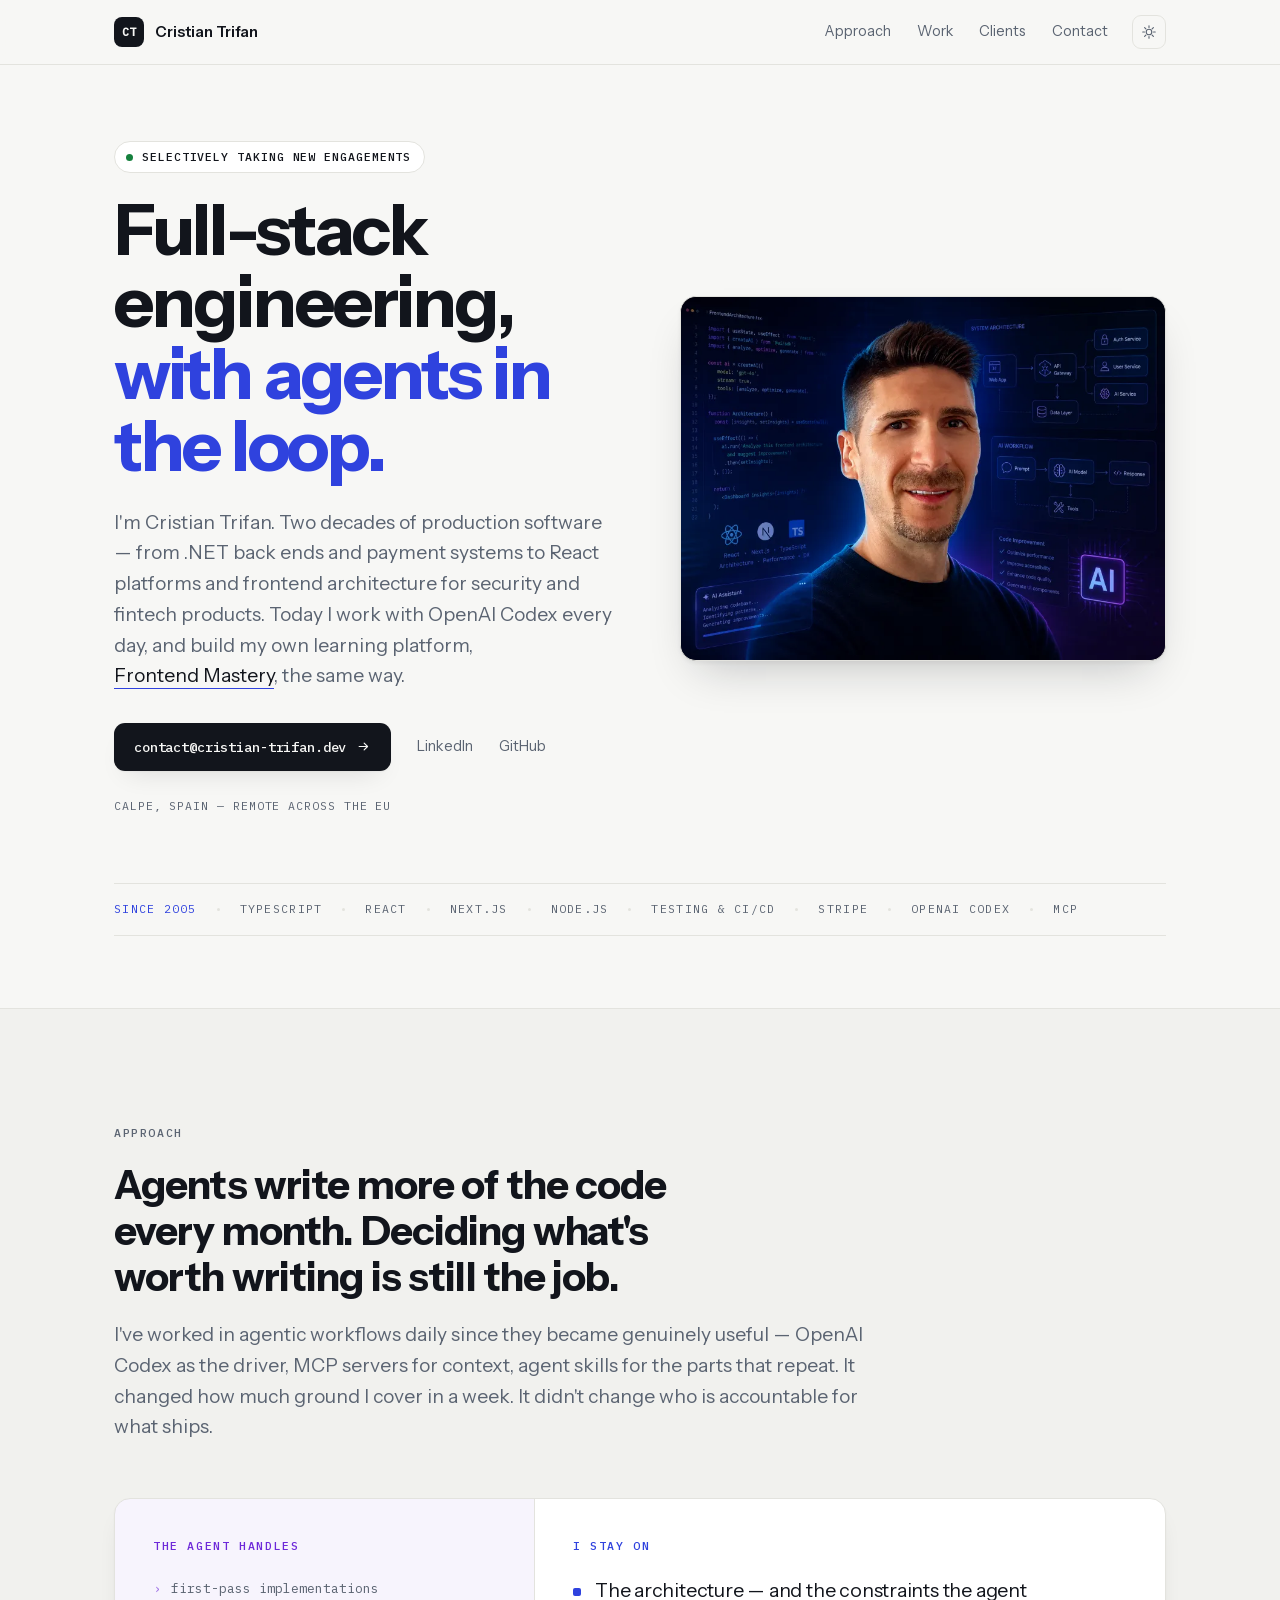
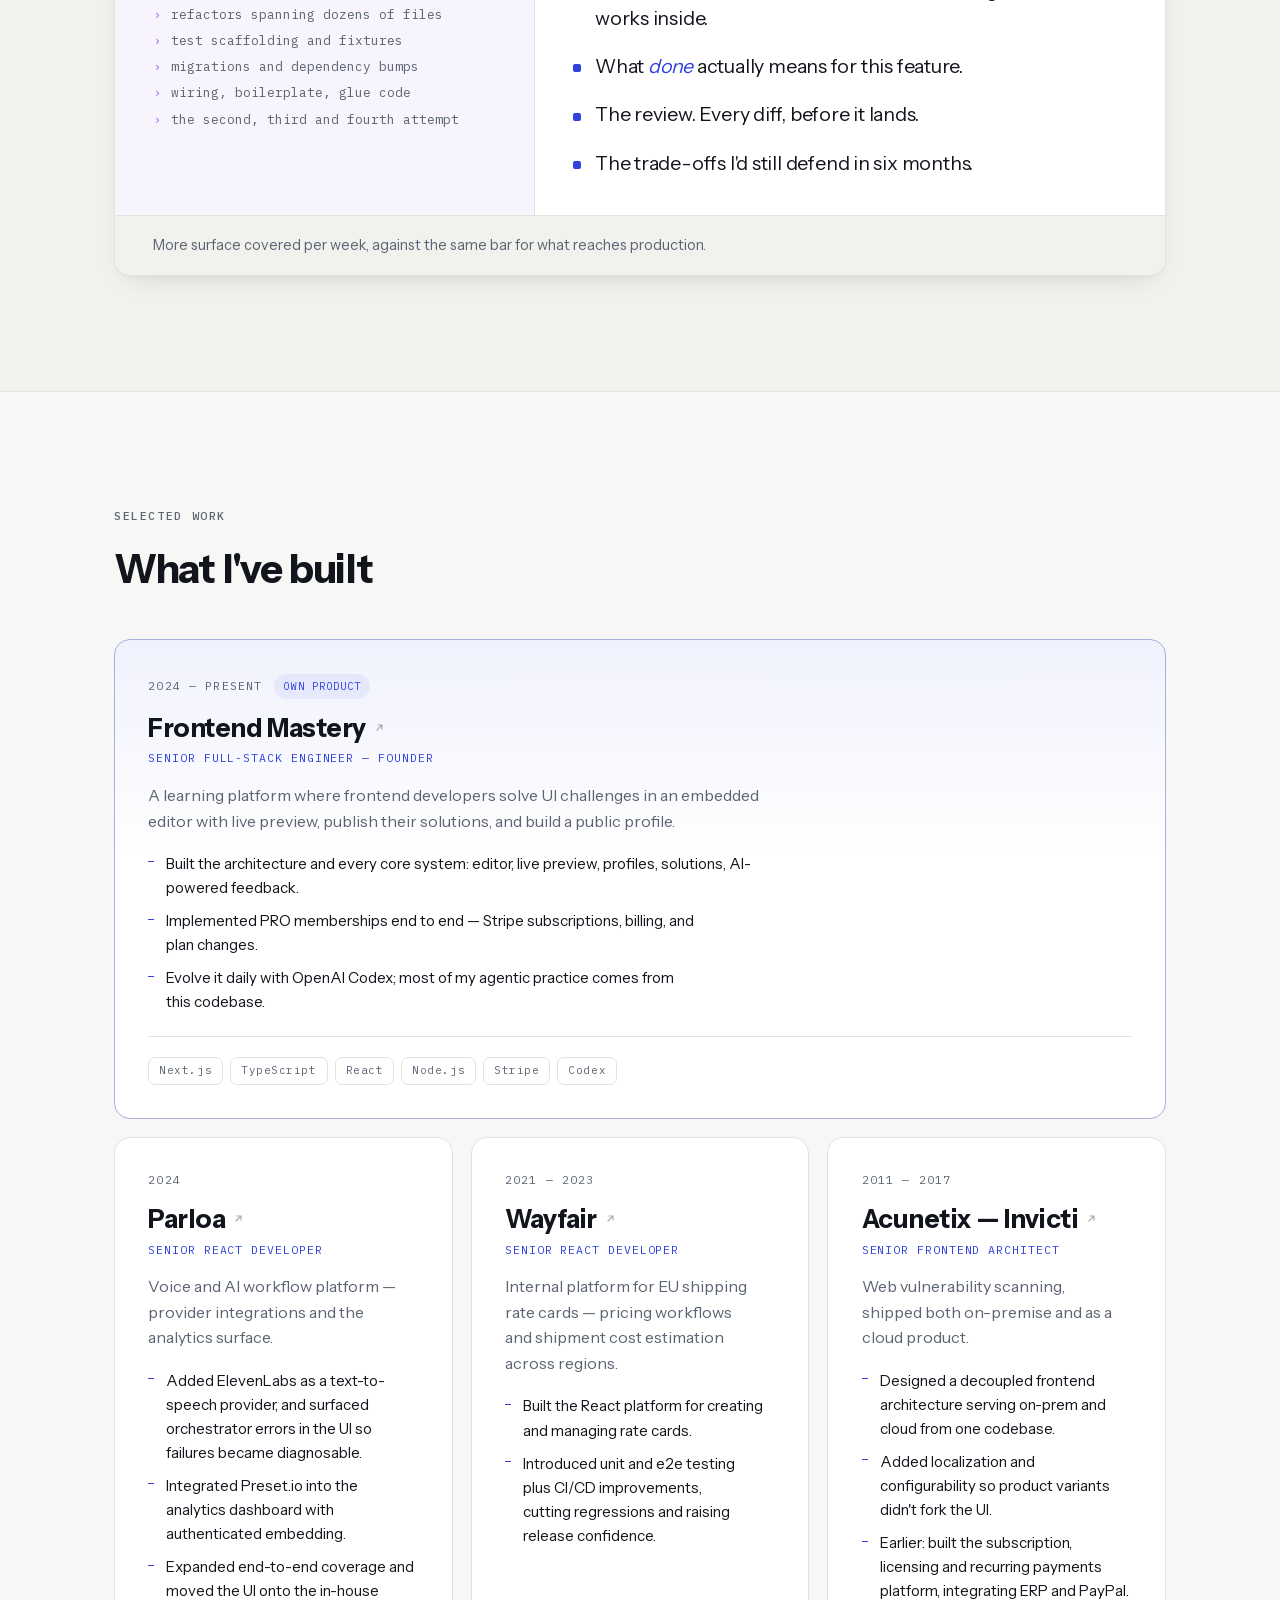
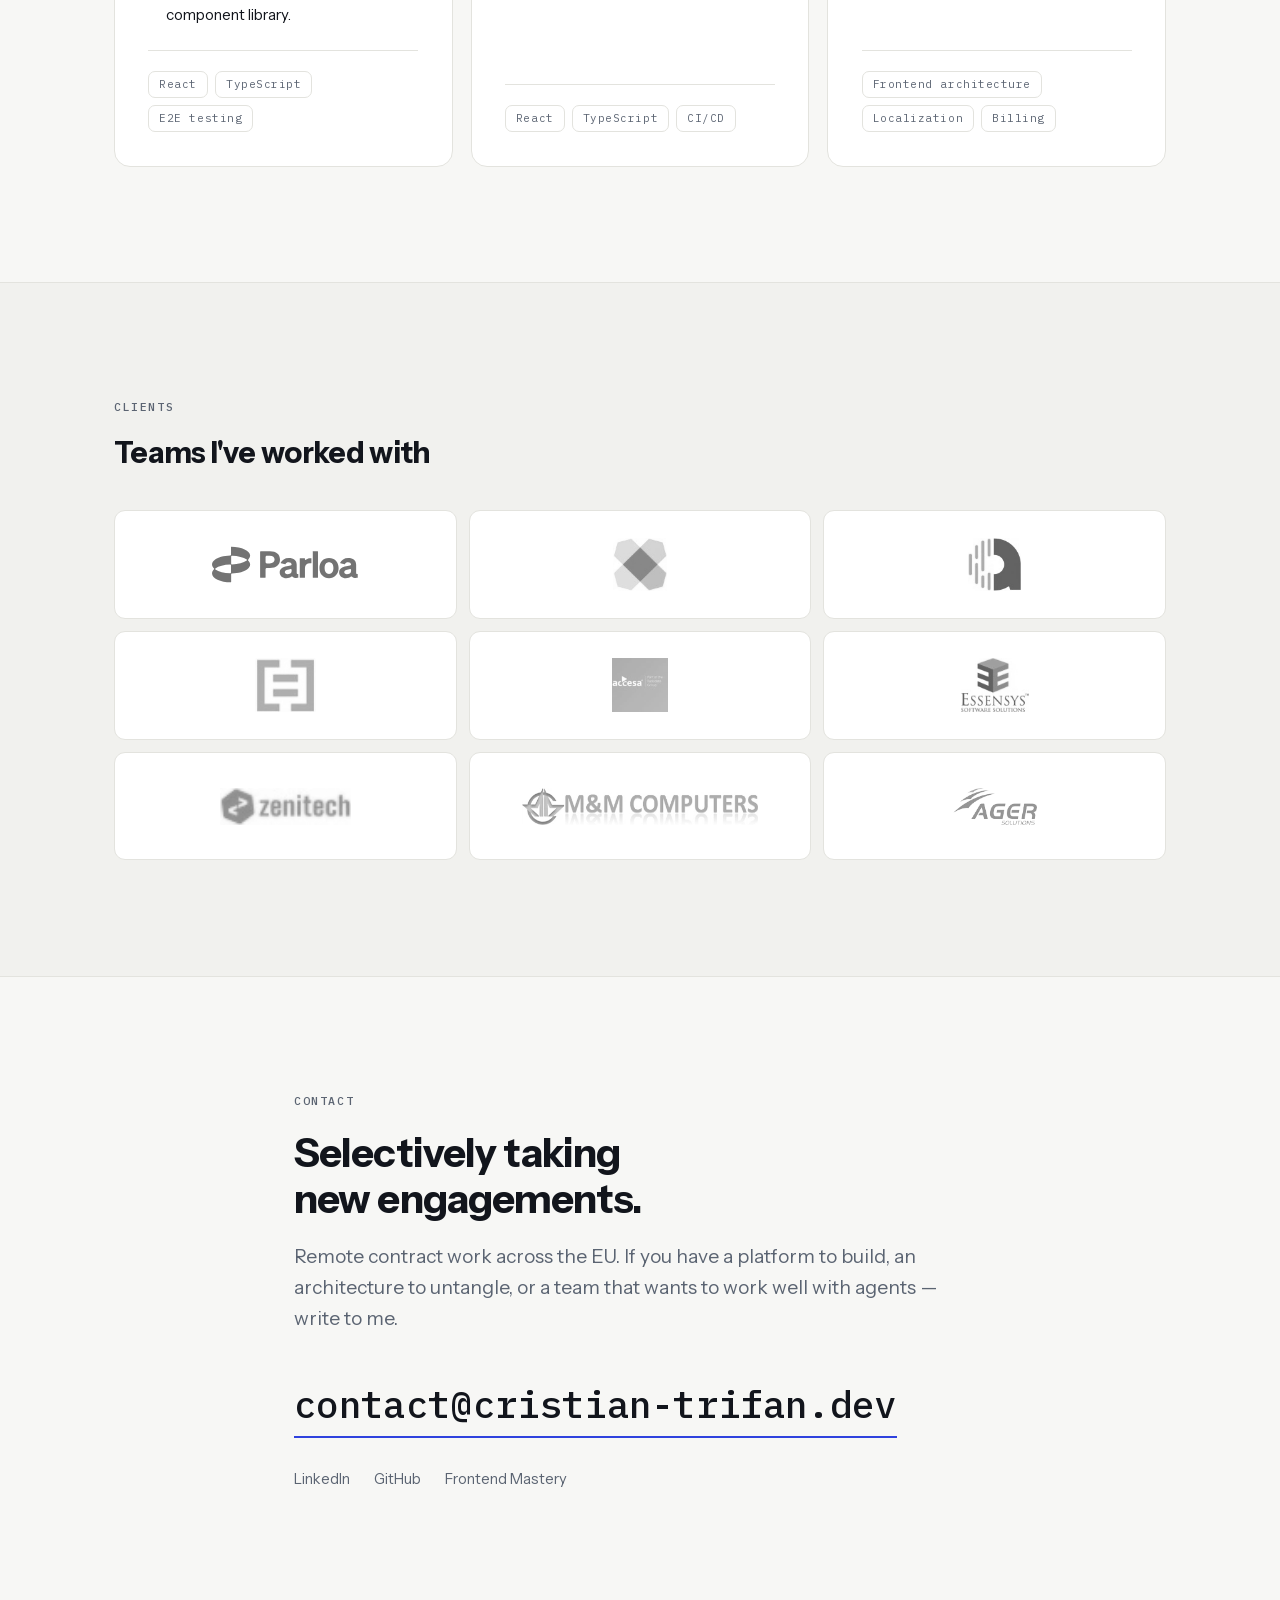
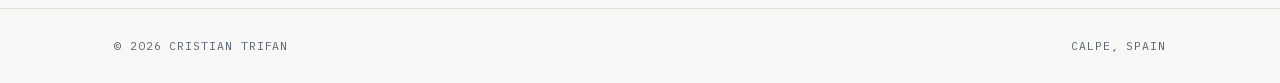
==== commit c1855f69: "Fix review findings, modernise the scripts, and add SEO assets Co-Authored-By: Claude Opus 5 <norepl" ====
--- a/index.html
+++ b/index.html
@@ -5,7 +5,7 @@
     <meta name="viewport" content="width=device-width, initial-scale=1" />
 
     <title>Cristian Trifan — Full-stack engineer, agentic workflows</title>
-    <meta name="description" content="Cristian Trifan is a senior full-stack engineer with two decades of production experience in TypeScript, React, Next.js and Node.js, building daily with agentic workflows. Remote contract work across the EU." />
+    <meta name="description" content="Senior full-stack engineer: TypeScript, React, Next.js, Node.js. Two decades of production software, built with agents in the loop. Remote EU contracts." />
     <meta name="author" content="Cristian Trifan" />
     <link rel="canonical" href="https://cristian-trifan.dev/" />
     <meta name="theme-color" content="#f7f7f5" media="(prefers-color-scheme: light)" />
@@ -15,25 +15,40 @@
     <meta property="og:title" content="Cristian Trifan — Full-stack engineer, agentic workflows" />
     <meta property="og:description" content="Two decades of production software. TypeScript, React, Next.js, Node.js — built daily with agents in the loop." />
     <meta property="og:url" content="https://cristian-trifan.dev/" />
-    <meta property="og:image" content="https://cristian-trifan.dev/img/me-ai-1400.jpg" />
+    <meta property="og:site_name" content="Cristian Trifan" />
+    <meta property="og:locale" content="en_GB" />
+    <meta property="og:image" content="https://cristian-trifan.dev/img/og-card.jpg" />
+    <meta property="og:image:width" content="1200" />
+    <meta property="og:image:height" content="630" />
+    <meta property="og:image:type" content="image/jpeg" />
+    <meta property="og:image:alt" content="Cristian Trifan — full-stack engineering, with agents in the loop." />
     <meta name="twitter:card" content="summary_large_image" />
-
-    <link rel="icon" type="image/jpeg" href="favicon.jpeg" />
+    <meta name="twitter:image" content="https://cristian-trifan.dev/img/og-card.jpg" />
+    <meta name="twitter:image:alt" content="Cristian Trifan — full-stack engineering, with agents in the loop." />
+
+    <link rel="icon" type="image/png" href="favicon.png" />
+    <link rel="apple-touch-icon" href="apple-touch-icon.png" />
     <link rel="preload" as="image" href="img/me-ai-1400.webp" imagesrcset="img/me-ai-800.webp 800w, img/me-ai-1400.webp 1400w" imagesizes="(max-width: 900px) 92vw, 46vw" />
     <link rel="preload" as="font" type="font/woff2" href="css/fonts/instrument-sans-400-700-latin.woff2" crossorigin />
     <link rel="preload" as="font" type="font/woff2" href="css/fonts/ibm-plex-mono-400-latin.woff2" crossorigin />
     <link rel="stylesheet" href="css/site.css" />
 
     <script>
-      // Runs before first paint: no flash of the wrong palette, and .reveal only
-      // hides itself when JS is actually available to reveal it again.
+      // Runs before first paint so there is no flash of the wrong palette.
       (function () {
-        var root = document.documentElement;
+        const root = document.documentElement;
         root.classList.add('js');
         try {
-          var saved = localStorage.getItem('theme');
+          const saved = localStorage.getItem('theme');
           if (saved === 'light' || saved === 'dark') root.dataset.theme = saved;
         } catch (e) {}
+        // The `js` class is what hides .reveal blocks until site.js animates
+        // them in. Enabling JS is not the same as site.js actually running, so
+        // drop the class if it never checks in — a blocked or missing script
+        // must not leave the page blank.
+        window.__revealFailsafe = setTimeout(function () {
+          root.classList.remove('js');
+        }, 2000);
       })();
     </script>
 
@@ -45,6 +60,7 @@
         "url": "https://cristian-trifan.dev/",
         "image": "https://cristian-trifan.dev/img/me-ai-1400.jpg",
         "jobTitle": "Senior Full-Stack Engineer",
+        "description": "Senior full-stack engineer with two decades of production experience, building daily with agentic workflows.",
         "email": "mailto:contact@cristian-trifan.dev",
         "address": { "@type": "PostalAddress", "addressLocality": "Calpe", "addressCountry": "ES" },
         "sameAs": [
@@ -369,13 +385,13 @@
     <script>
       (function () {
         if (location.hostname === 'localhost' || location.protocol === 'file:') return;
-        var load = function () {
-          var s = document.createElement('script');
+        const load = function () {
+          const s = document.createElement('script');
           s.async = true;
           s.src = 'https://cdn.ywxi.net/js/1.js';
           document.body.appendChild(s);
         };
-        var schedule = function () {
+        const schedule = function () {
           if ('requestIdleCallback' in window) requestIdleCallback(load, { timeout: 3000 });
           else setTimeout(load, 1500);
         };
--- a/css/site.css
+++ b/css/site.css
@@ -243,6 +243,8 @@
   position: sticky;
   top: 0;
   z-index: 50;
+  background: var(--paper); /* fallback: color-mix would otherwise drop the
+                              whole declaration and leave the bar see-through */
   background: color-mix(in srgb, var(--paper) 84%, transparent);
   border-bottom: 1px solid var(--rule);
   -webkit-backdrop-filter: saturate(180%) blur(14px);
@@ -399,6 +401,9 @@
   text-decoration: none;
   border-bottom: 1px solid var(--signal);
   padding-bottom: 1px;
+  /* Keep the product name whole so the underline never splits across lines.
+     Verified from 320px up: it always fits inside the lede column. */
+  white-space: nowrap;
   transition: color 0.16s ease;
 }
 
@@ -736,6 +741,7 @@
   display: grid;
   gap: 9px;
   margin-top: 18px;
+  margin-bottom: 22px;
   max-width: 62ch;
   font-size: 0.94rem;
 }
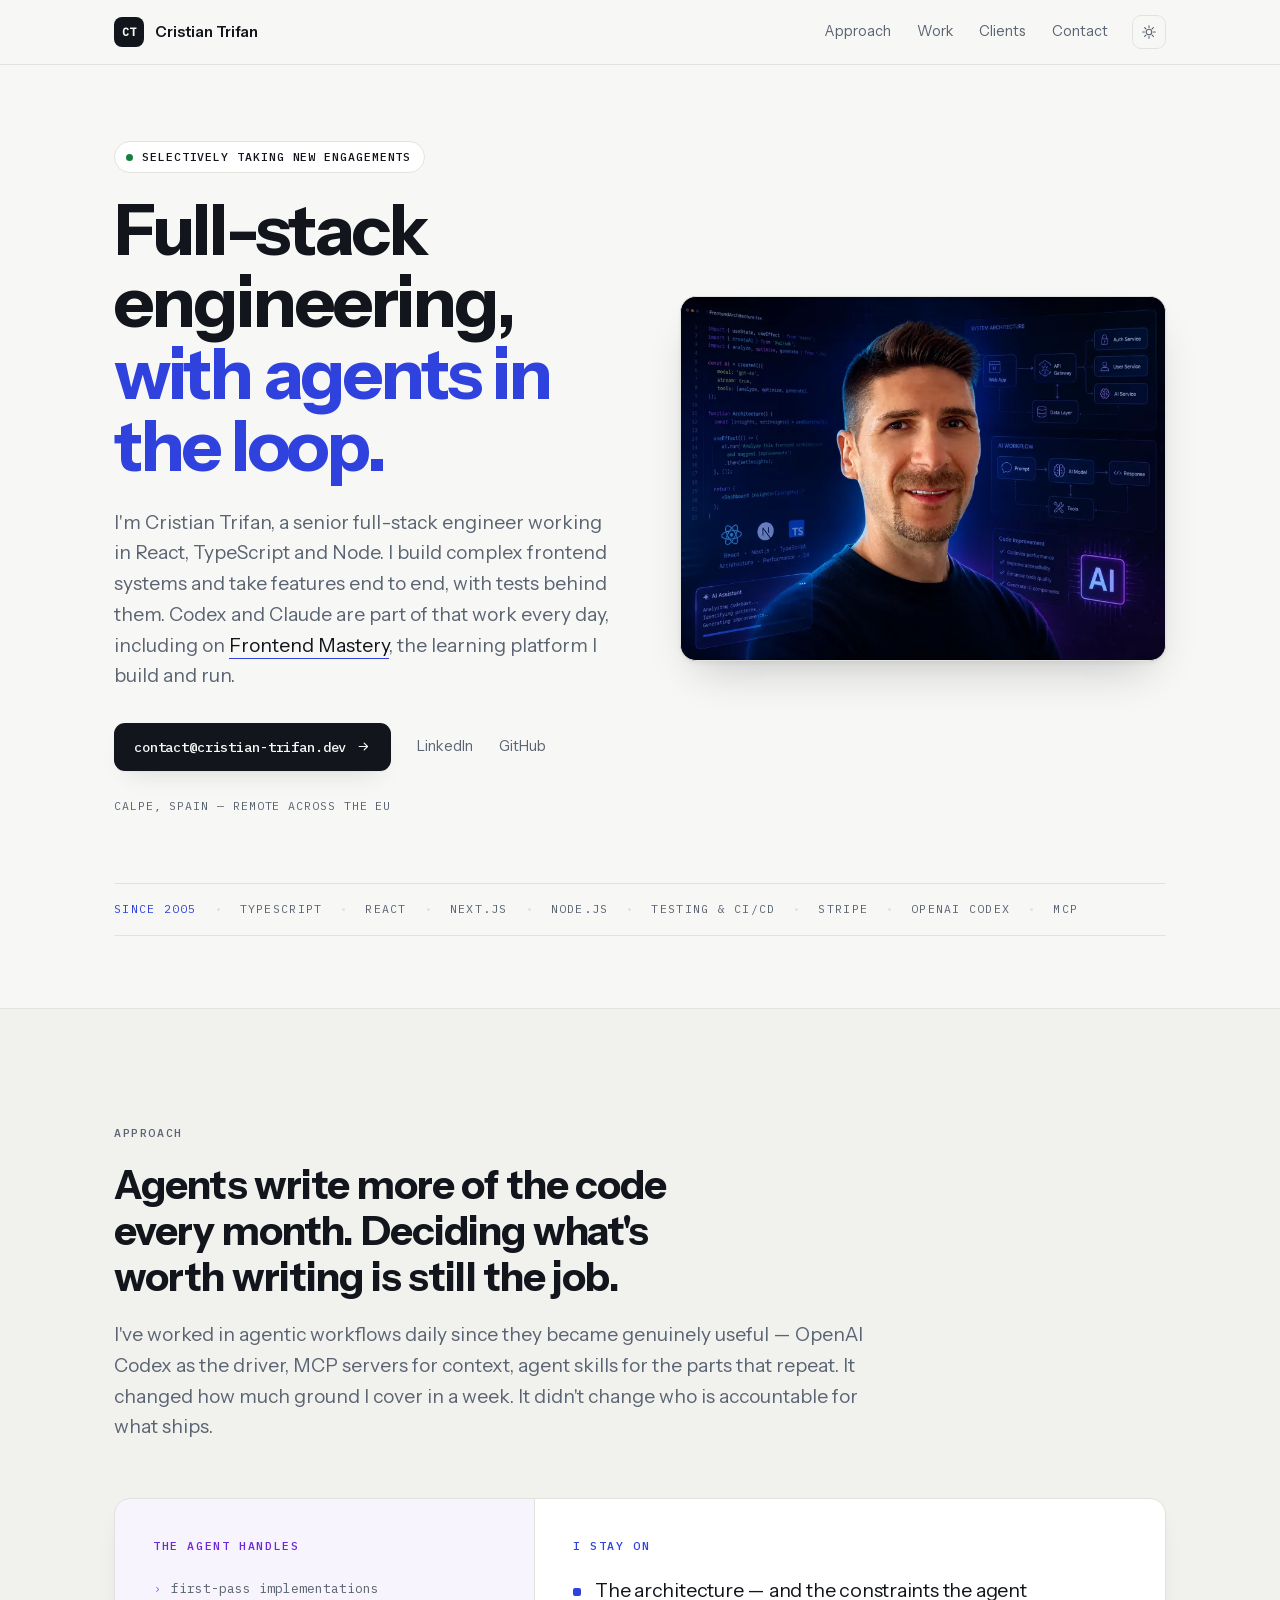
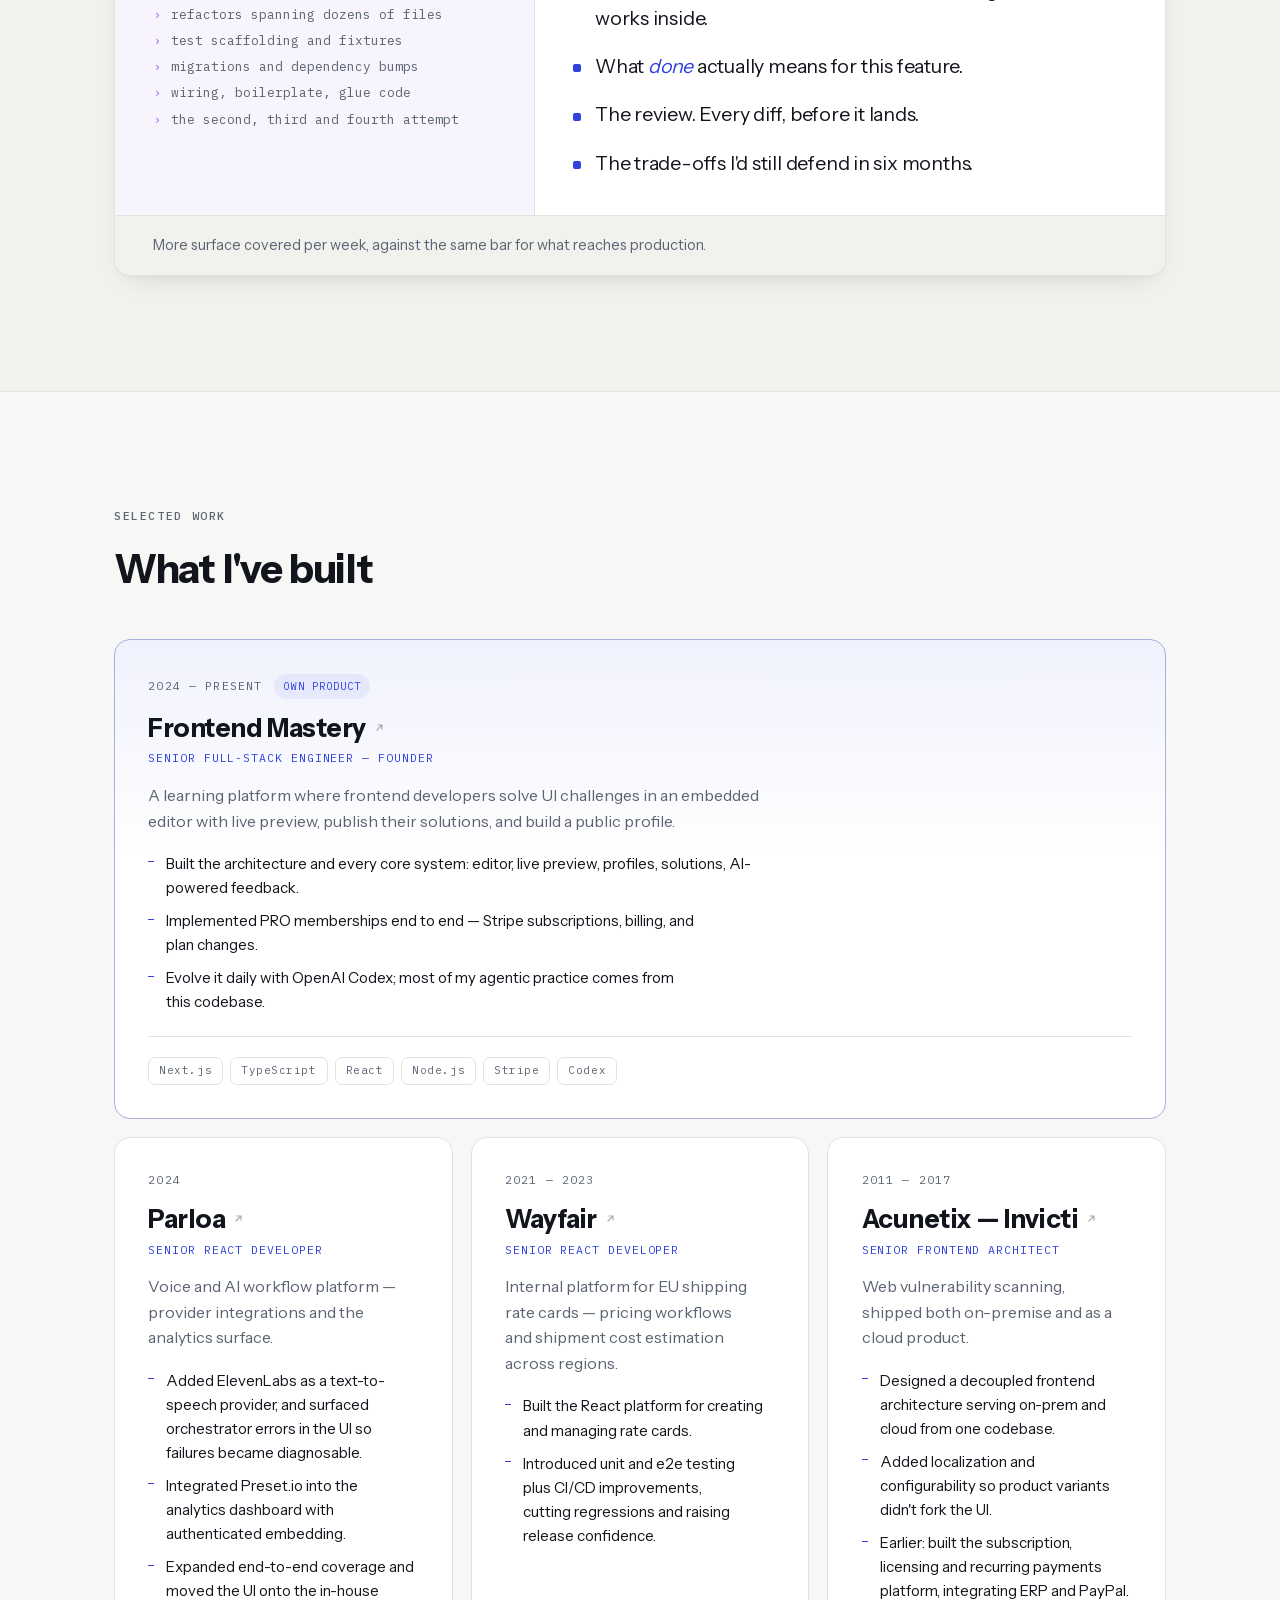
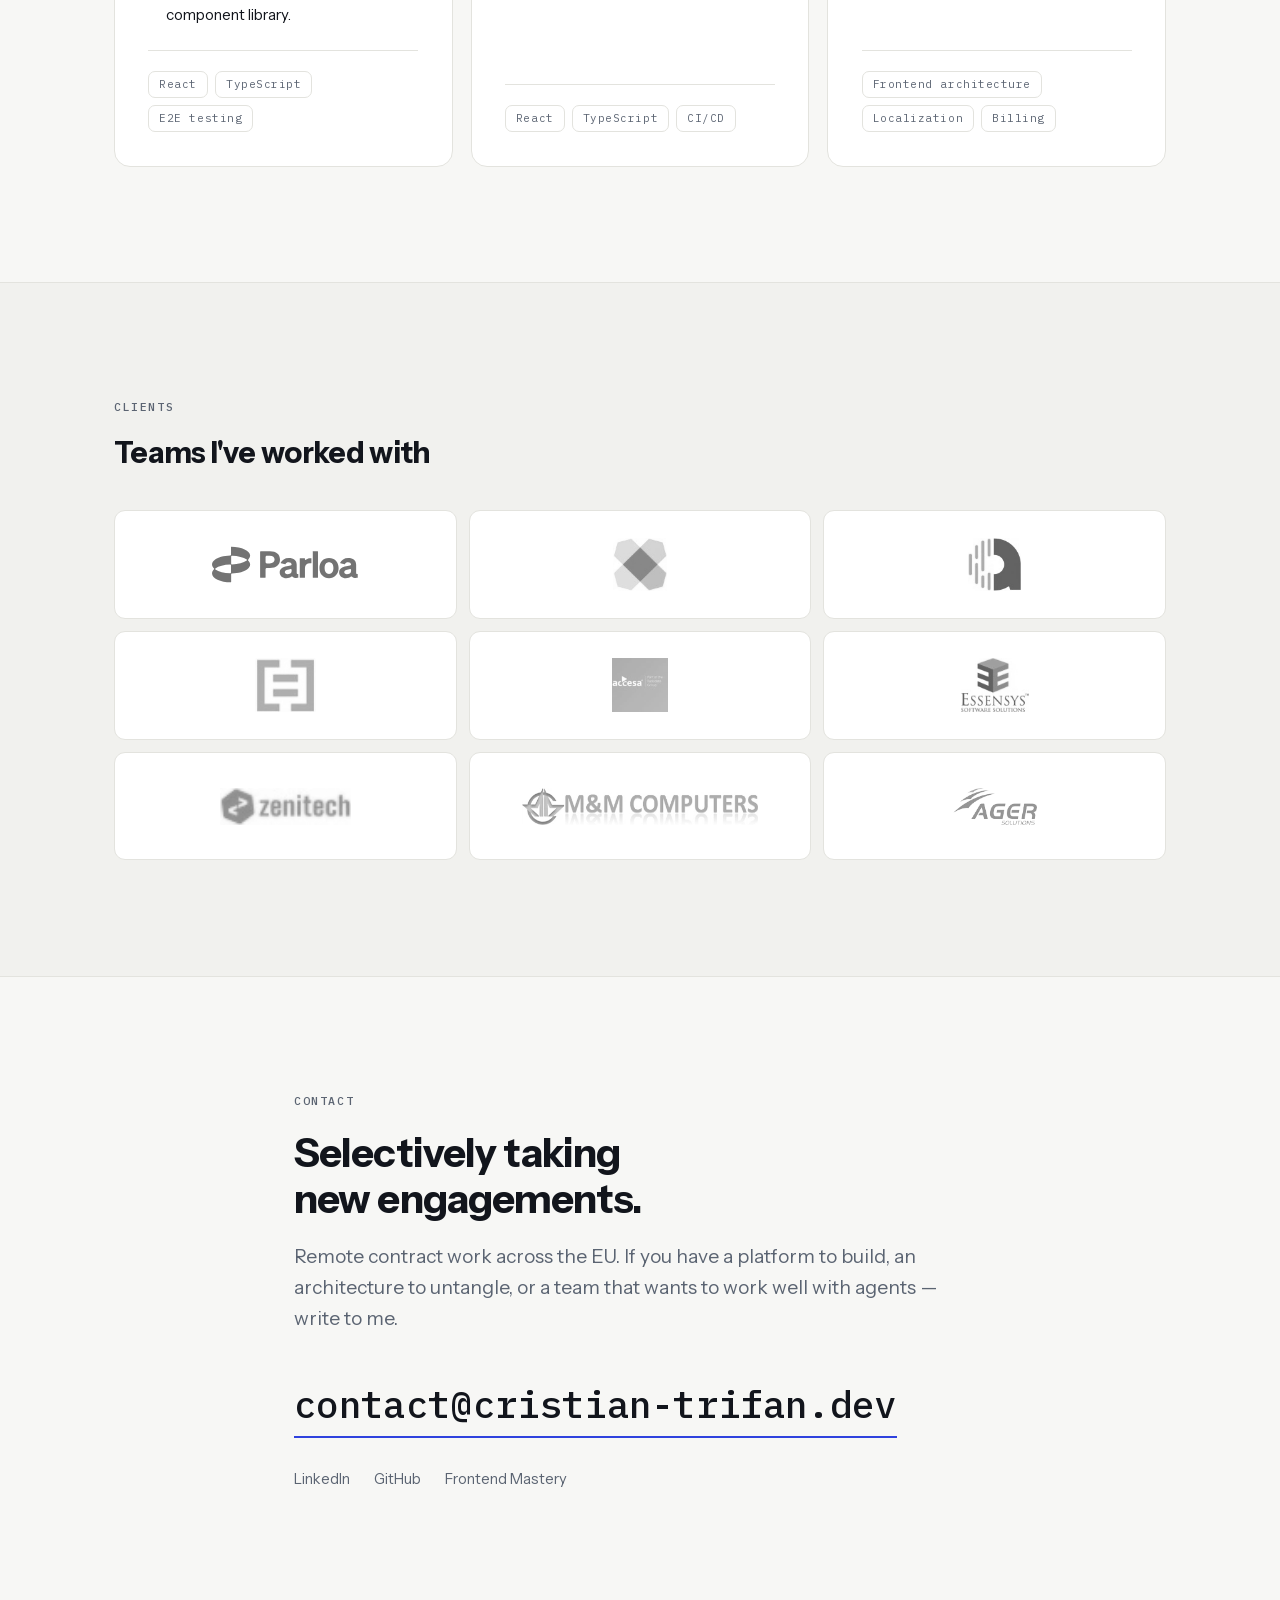
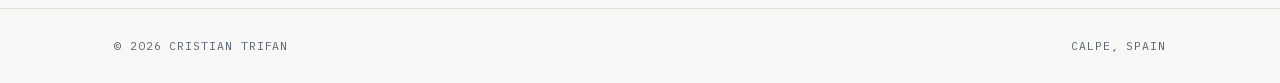
==== commit 470682d2: "Rewrite the hero lede Co-Authored-By: Claude Opus 5 <noreply@anthropic.com>" ====
--- a/index.html
+++ b/index.html
@@ -118,11 +118,11 @@
             <h1 class="hero-title">Full-stack engineering,<br /><em>with agents in the loop.</em></h1>
 
             <p class="lede">
-              I'm Cristian Trifan. Two decades of production software — from .NET back ends and
-              payment systems to React platforms and frontend architecture for security and fintech
-              products. Today I work with OpenAI Codex every day, and build my own learning platform,
+              I'm Cristian Trifan, a senior full-stack engineer working in React, TypeScript and Node.
+              I build complex frontend systems and take features end to end, with tests behind them.
+              Codex and Claude are part of that work every day, including on
               <a href="https://learn.frontend-mastery.community/" target="_blank" rel="noopener">Frontend Mastery</a>,
-              the same way.
+              the learning platform I build and run.
             </p>
 
             <div class="hero-actions">
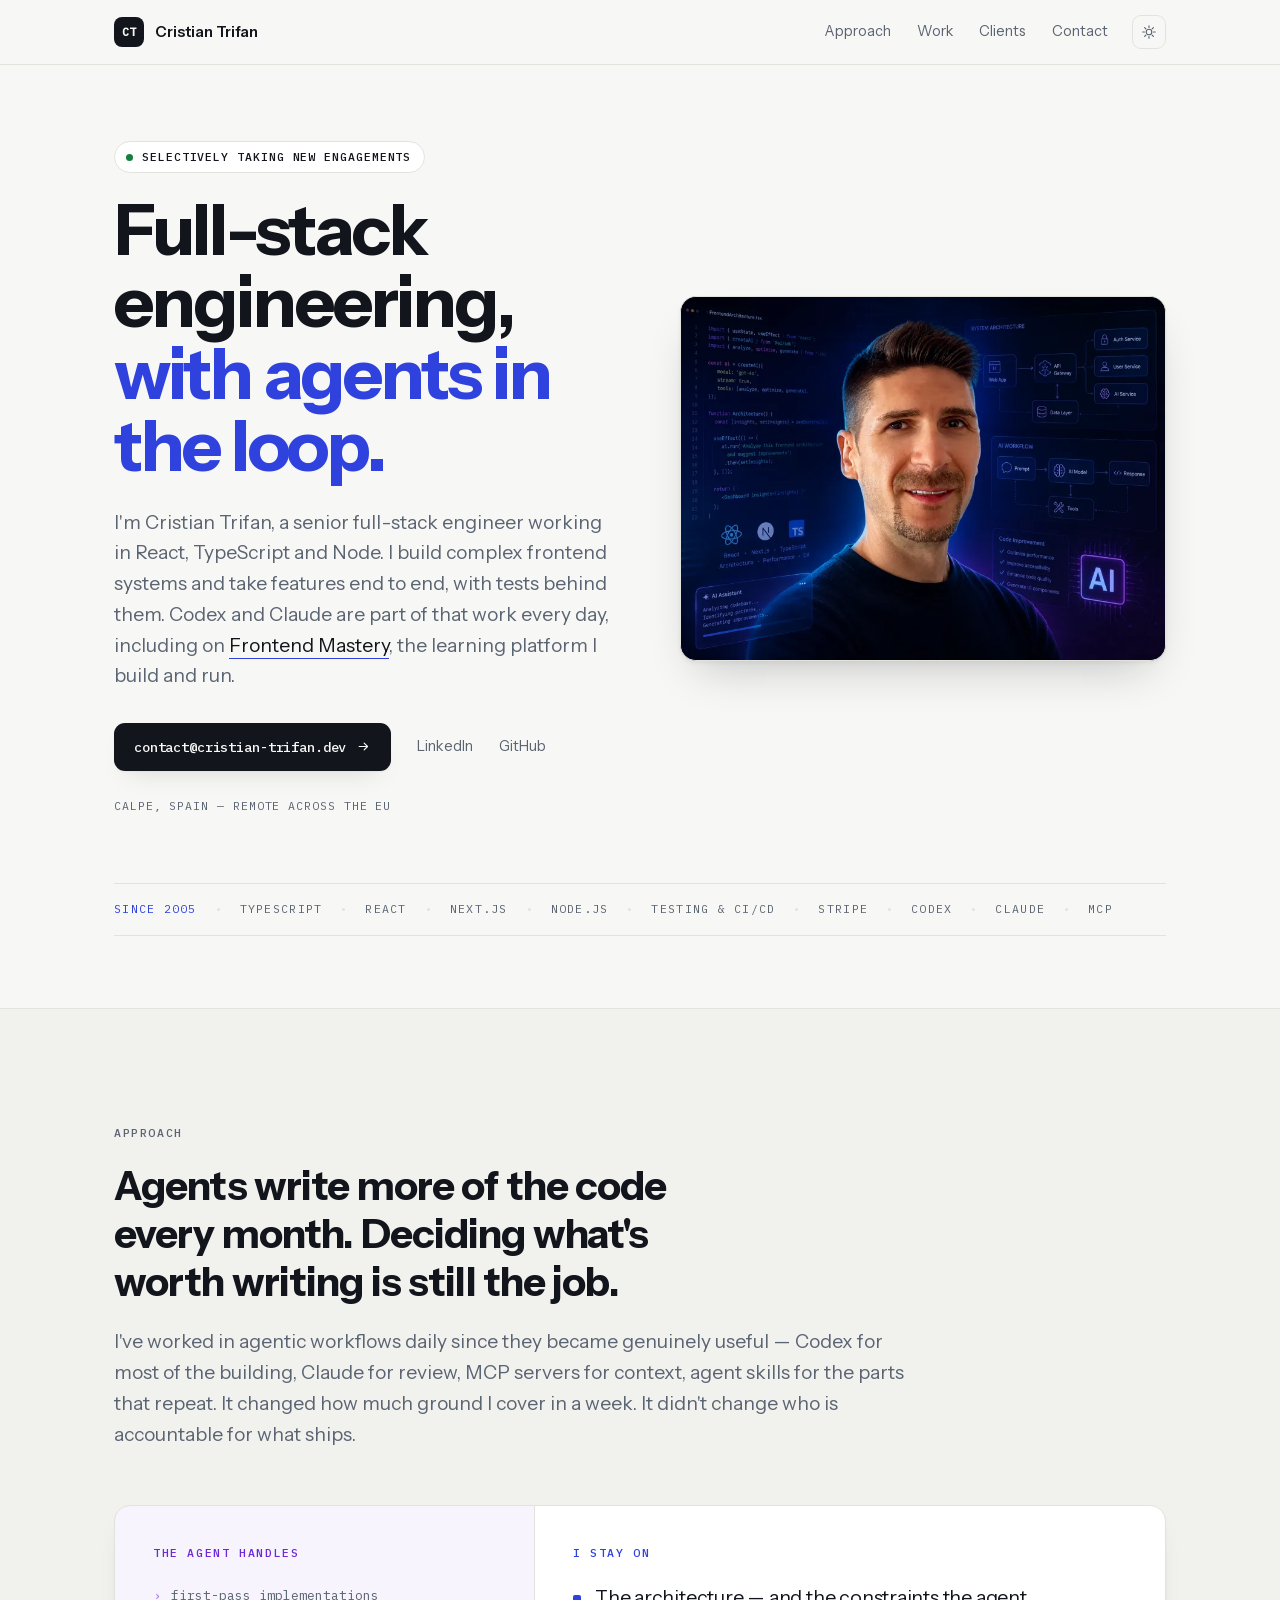
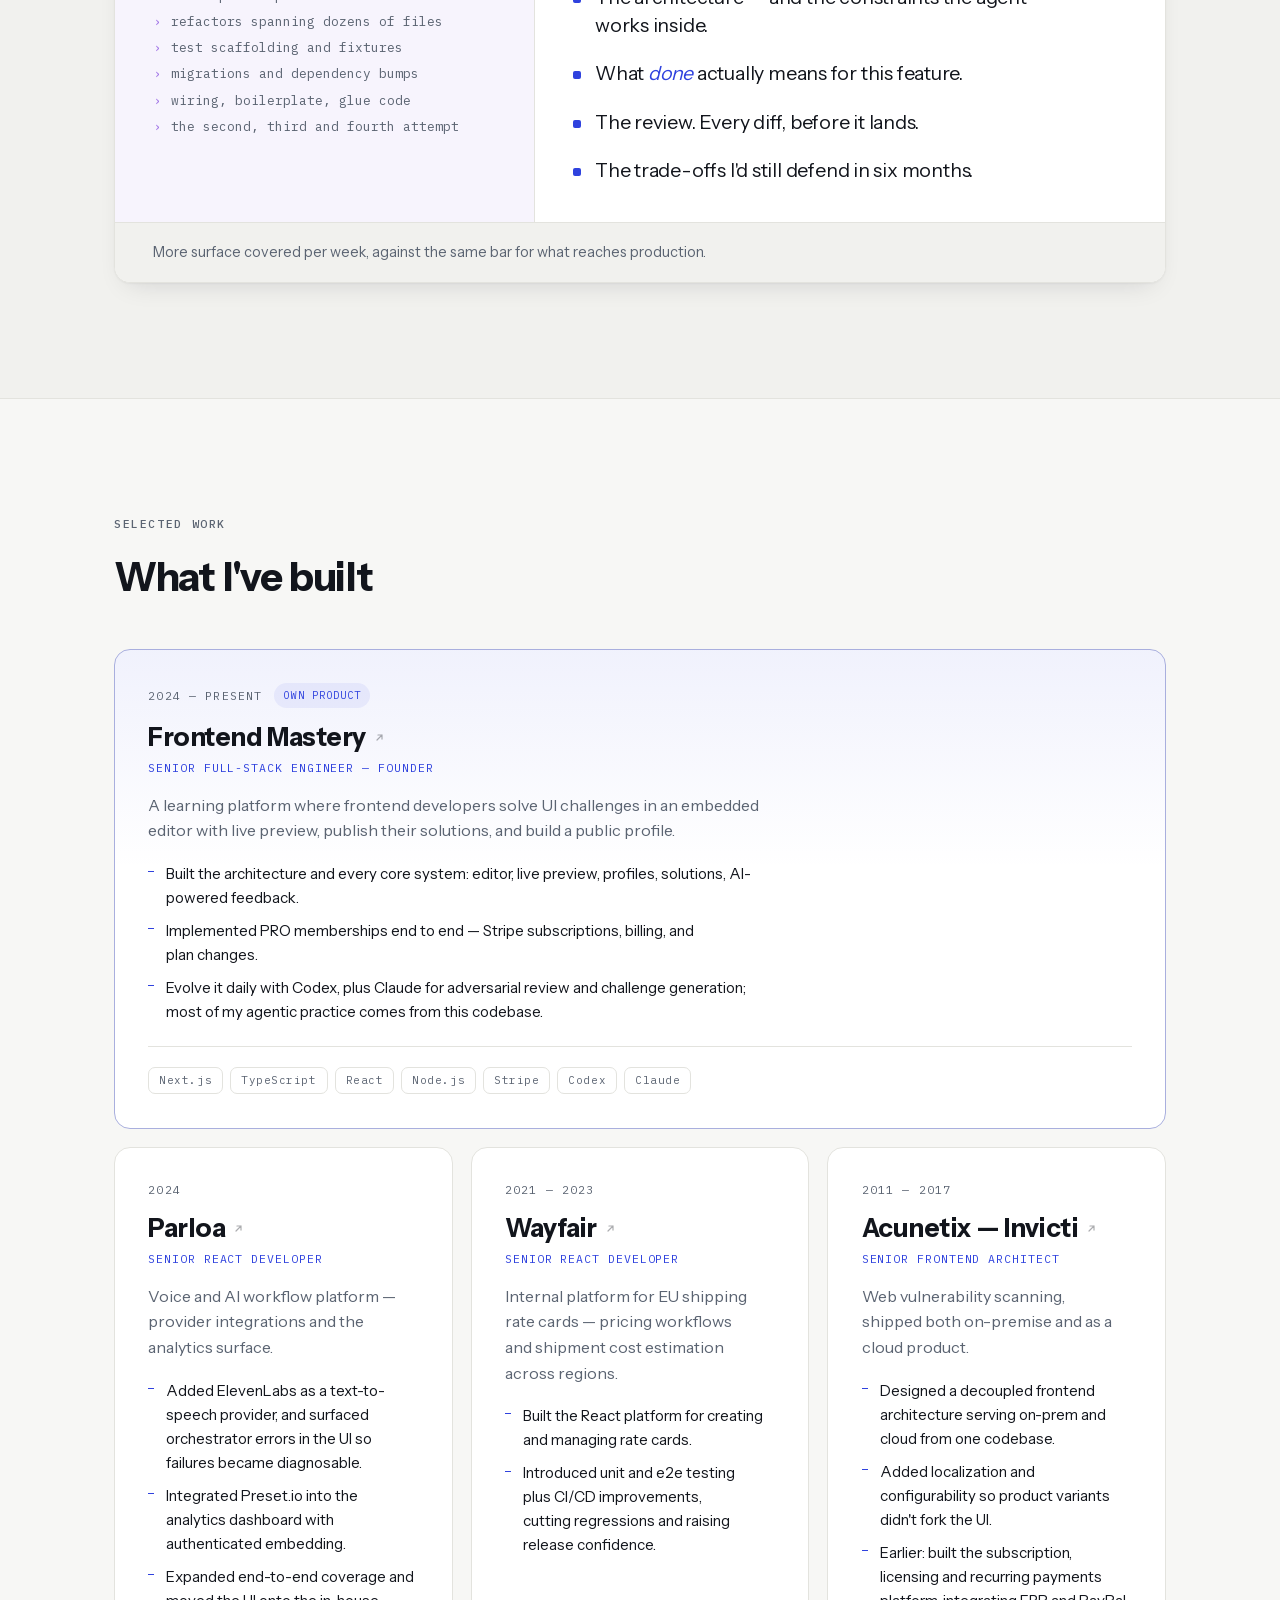
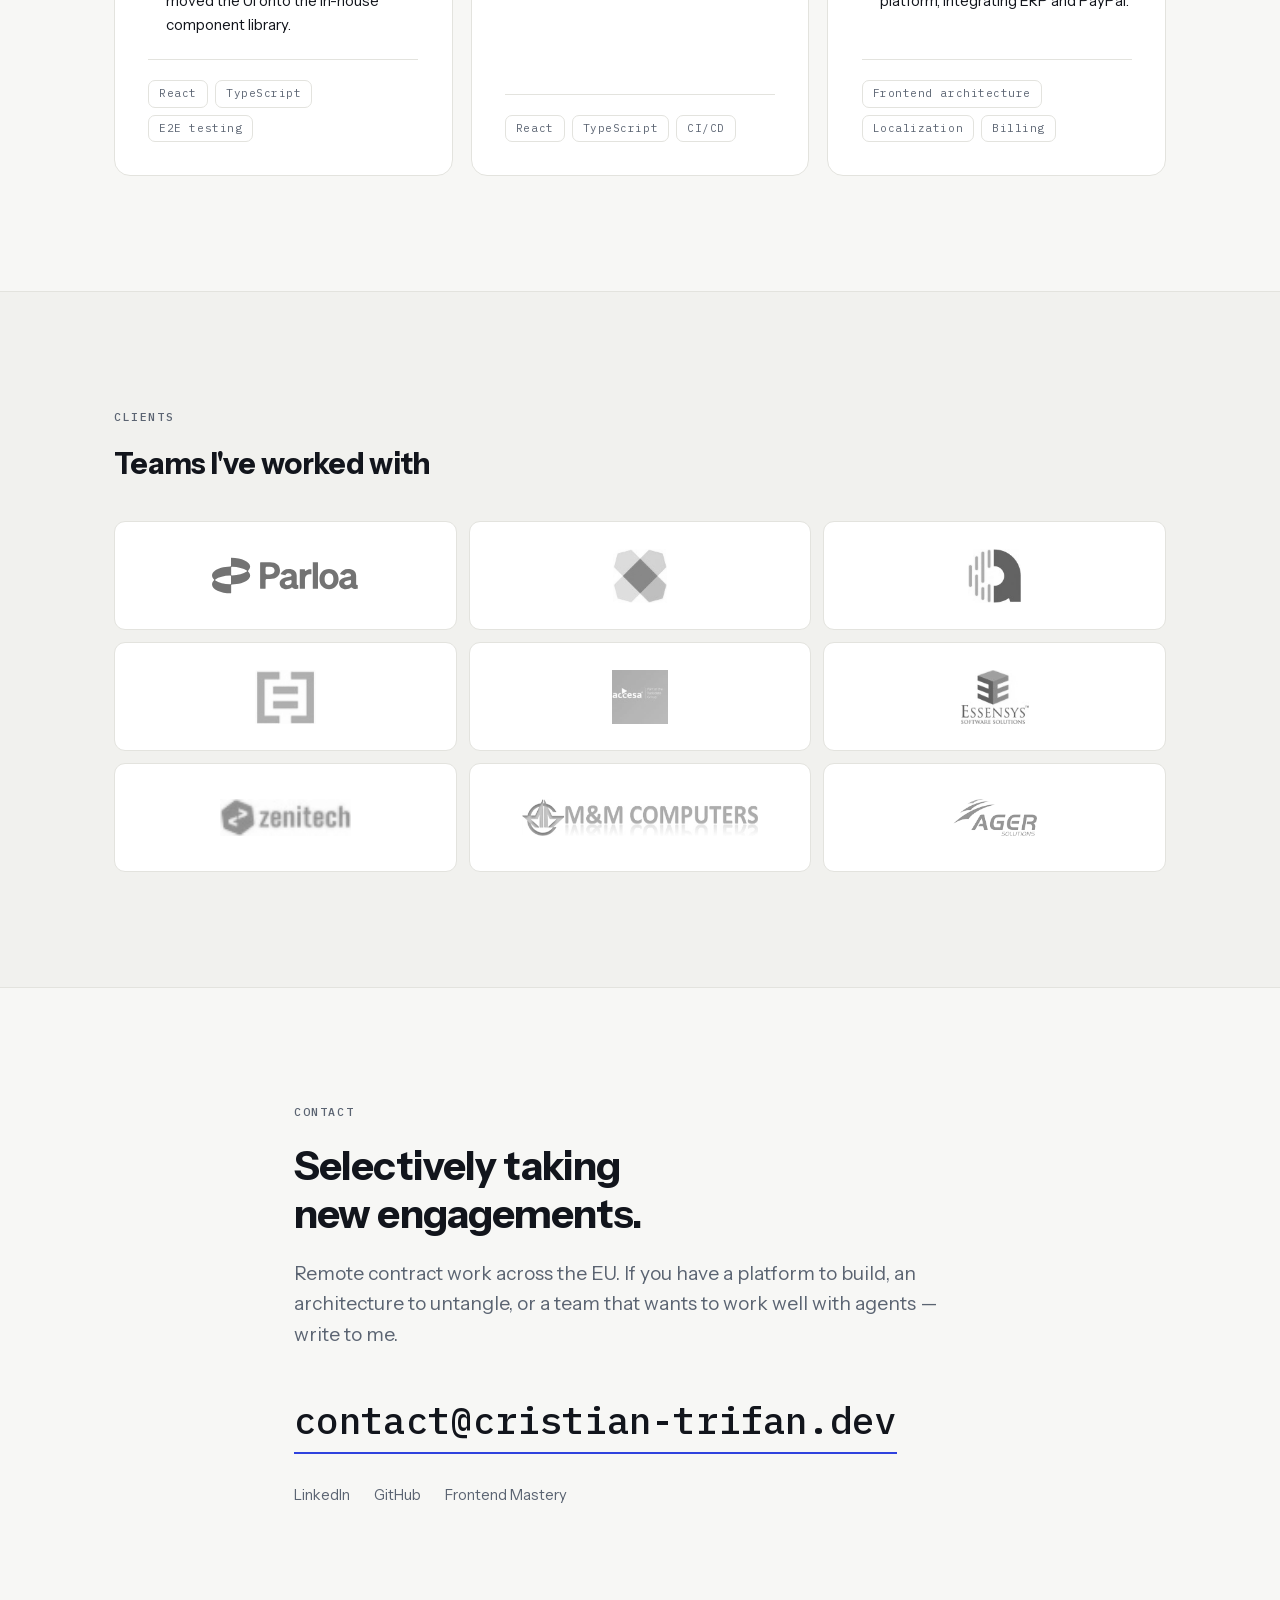
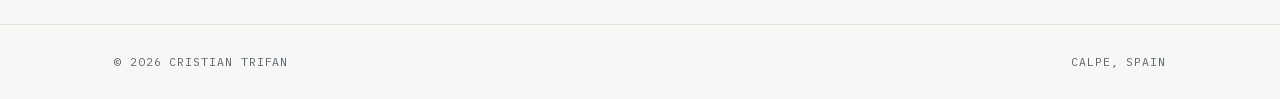
==== commit f4497612: "Name Claude alongside Codex throughout Co-Authored-By: Claude Opus 5 <noreply@anthropic.com>" ====
--- a/index.html
+++ b/index.html
@@ -70,7 +70,7 @@
         ],
         "knowsAbout": [
           "TypeScript", "React", "Next.js", "Node.js", "Frontend architecture",
-          "Agentic workflows", "OpenAI Codex", "Model Context Protocol"
+          "Agentic workflows", "Codex", "Claude", "Model Context Protocol"
         ]
       }
     </script>
@@ -165,7 +165,8 @@
             <li>Node.js</li>
             <li>Testing &amp; CI/CD</li>
             <li>Stripe</li>
-            <li>OpenAI Codex</li>
+            <li>Codex</li>
+            <li>Claude</li>
             <li>MCP</li>
           </ul>
         </div>
@@ -179,8 +180,9 @@
             Agents write more of the code every month. Deciding what's worth writing is still the job.
           </h2>
           <p class="section-lede">
-            I've worked in agentic workflows daily since they became genuinely useful — OpenAI Codex
-            as the driver, MCP servers for context, agent skills for the parts that repeat. It changed
+            I've worked in agentic workflows daily since they became genuinely useful — Codex for most
+            of the building, Claude for review, MCP servers for context, agent skills for the parts that
+            repeat. It changed
             how much ground I cover in a week. It didn't change who is accountable for what ships.
           </p>
 
@@ -239,10 +241,10 @@
             <ul class="card-points">
               <li>Built the architecture and every core system: editor, live preview, profiles, solutions, AI-powered feedback.</li>
               <li>Implemented PRO memberships end to end — Stripe subscriptions, billing, and plan changes.</li>
-              <li>Evolve it daily with OpenAI Codex; most of my agentic practice comes from this codebase.</li>
+              <li>Evolve it daily with Codex, plus Claude for adversarial review and challenge generation; most of my agentic practice comes from this codebase.</li>
             </ul>
             <ul class="card-stack">
-              <li>Next.js</li><li>TypeScript</li><li>React</li><li>Node.js</li><li>Stripe</li><li>Codex</li>
+              <li>Next.js</li><li>TypeScript</li><li>React</li><li>Node.js</li><li>Stripe</li><li>Codex</li><li>Claude</li>
             </ul>
           </article>
 
--- a/css/site.css
+++ b/css/site.css
@@ -84,6 +84,11 @@
 /* --- Tokens --------------------------------------------------------------- */
 
 :root {
+  /* Native UI — scrollbars, form controls, the canvas behind the page — follows
+     the theme that is actually applied, including a manual override. A bare
+     `color-scheme: light dark` would track the OS only and desync from the toggle. */
+  color-scheme: light;
+
   /* Light palette — cool neutral paper, ink with a blue cast, drawn from the
      photograph's UI lines so the image belongs to the page rather than sitting on it. */
   --paper:        #f7f7f5;
@@ -118,6 +123,7 @@
 
 @media (prefers-color-scheme: dark) {
   :root:not([data-theme="light"]) {
+    color-scheme: dark;
     --paper:        #0e1117;
     --surface:      #161a22;
     --surface-sunk: #12161d;
@@ -136,6 +142,7 @@
 }
 
 :root[data-theme="dark"] {
+  color-scheme: dark;
   --paper:        #0e1117;
   --surface:      #161a22;
   --surface-sunk: #12161d;
@@ -219,7 +226,7 @@
 .section-title {
   font-size: var(--fs-h2);
   font-weight: 700;
-  line-height: 1.14;
+  line-height: 1.2;
   letter-spacing: -0.022em;
   max-width: 21ch;
   text-wrap: balance;
